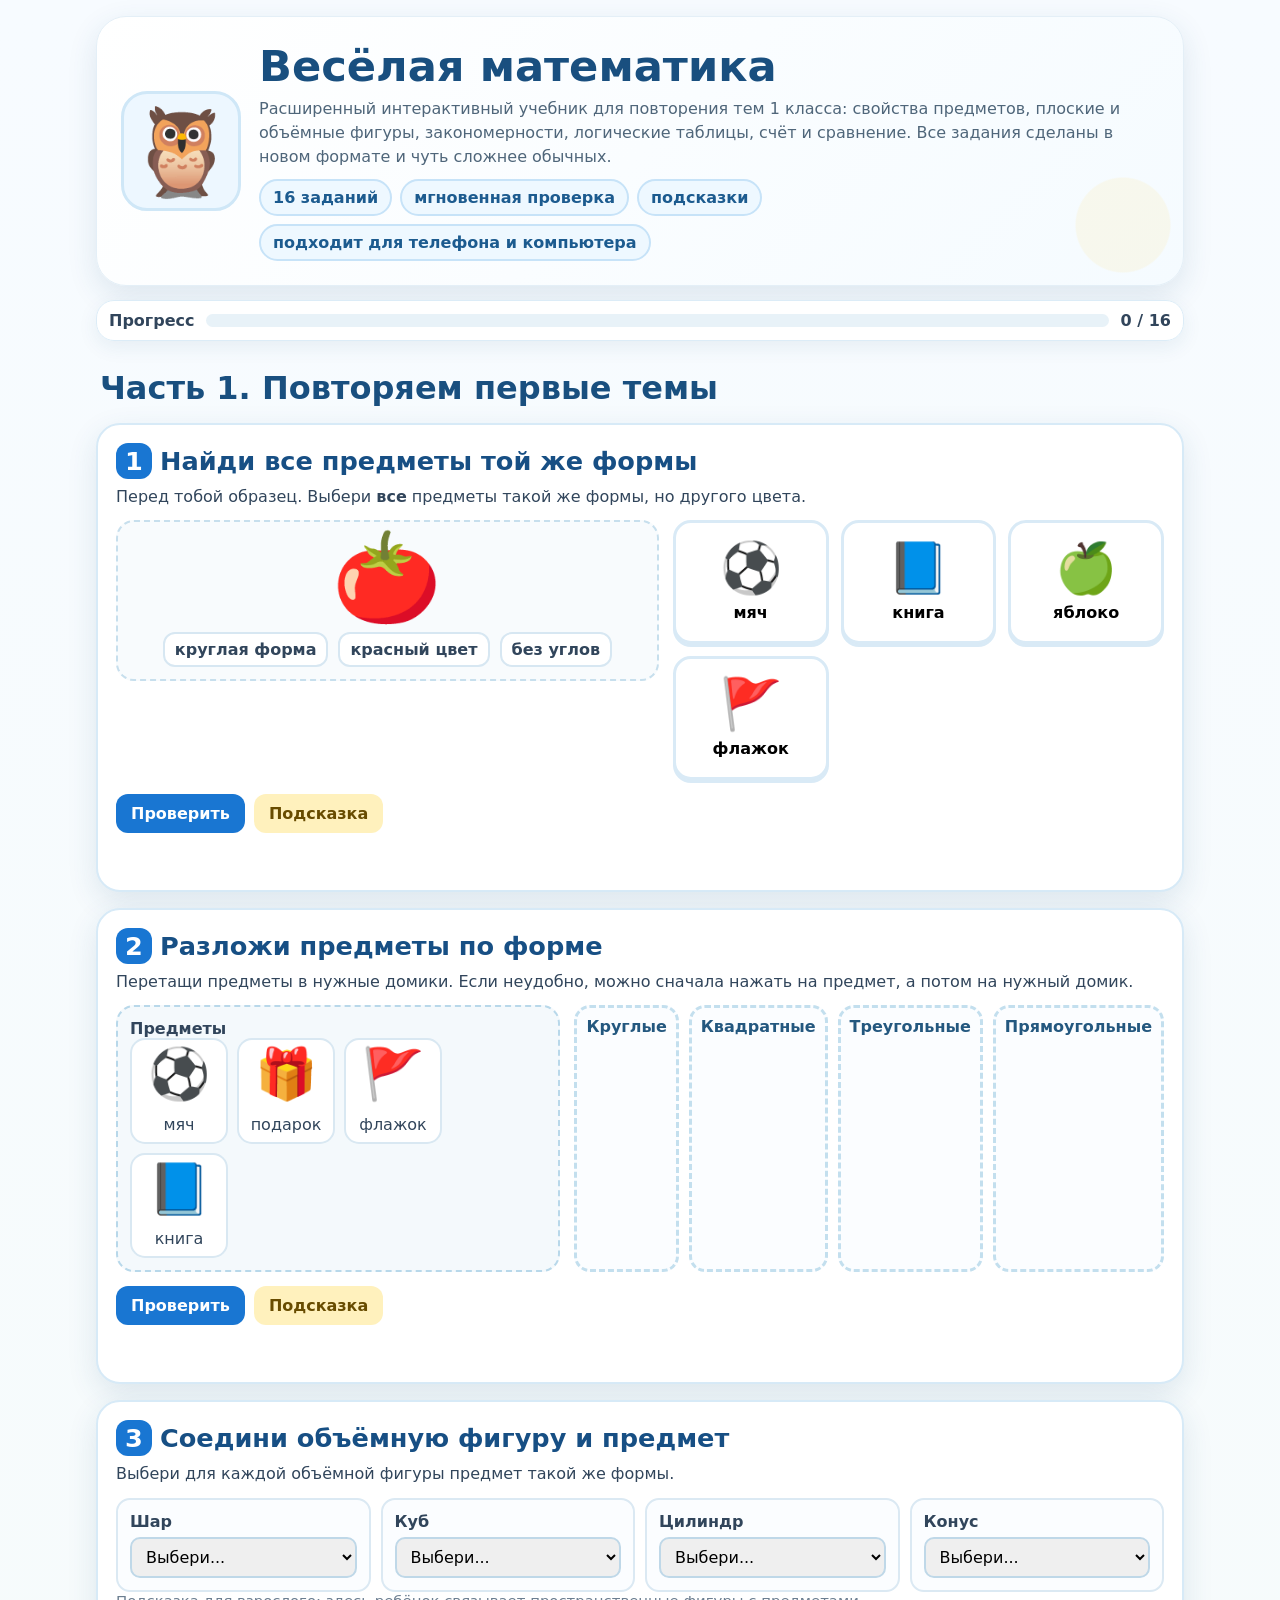
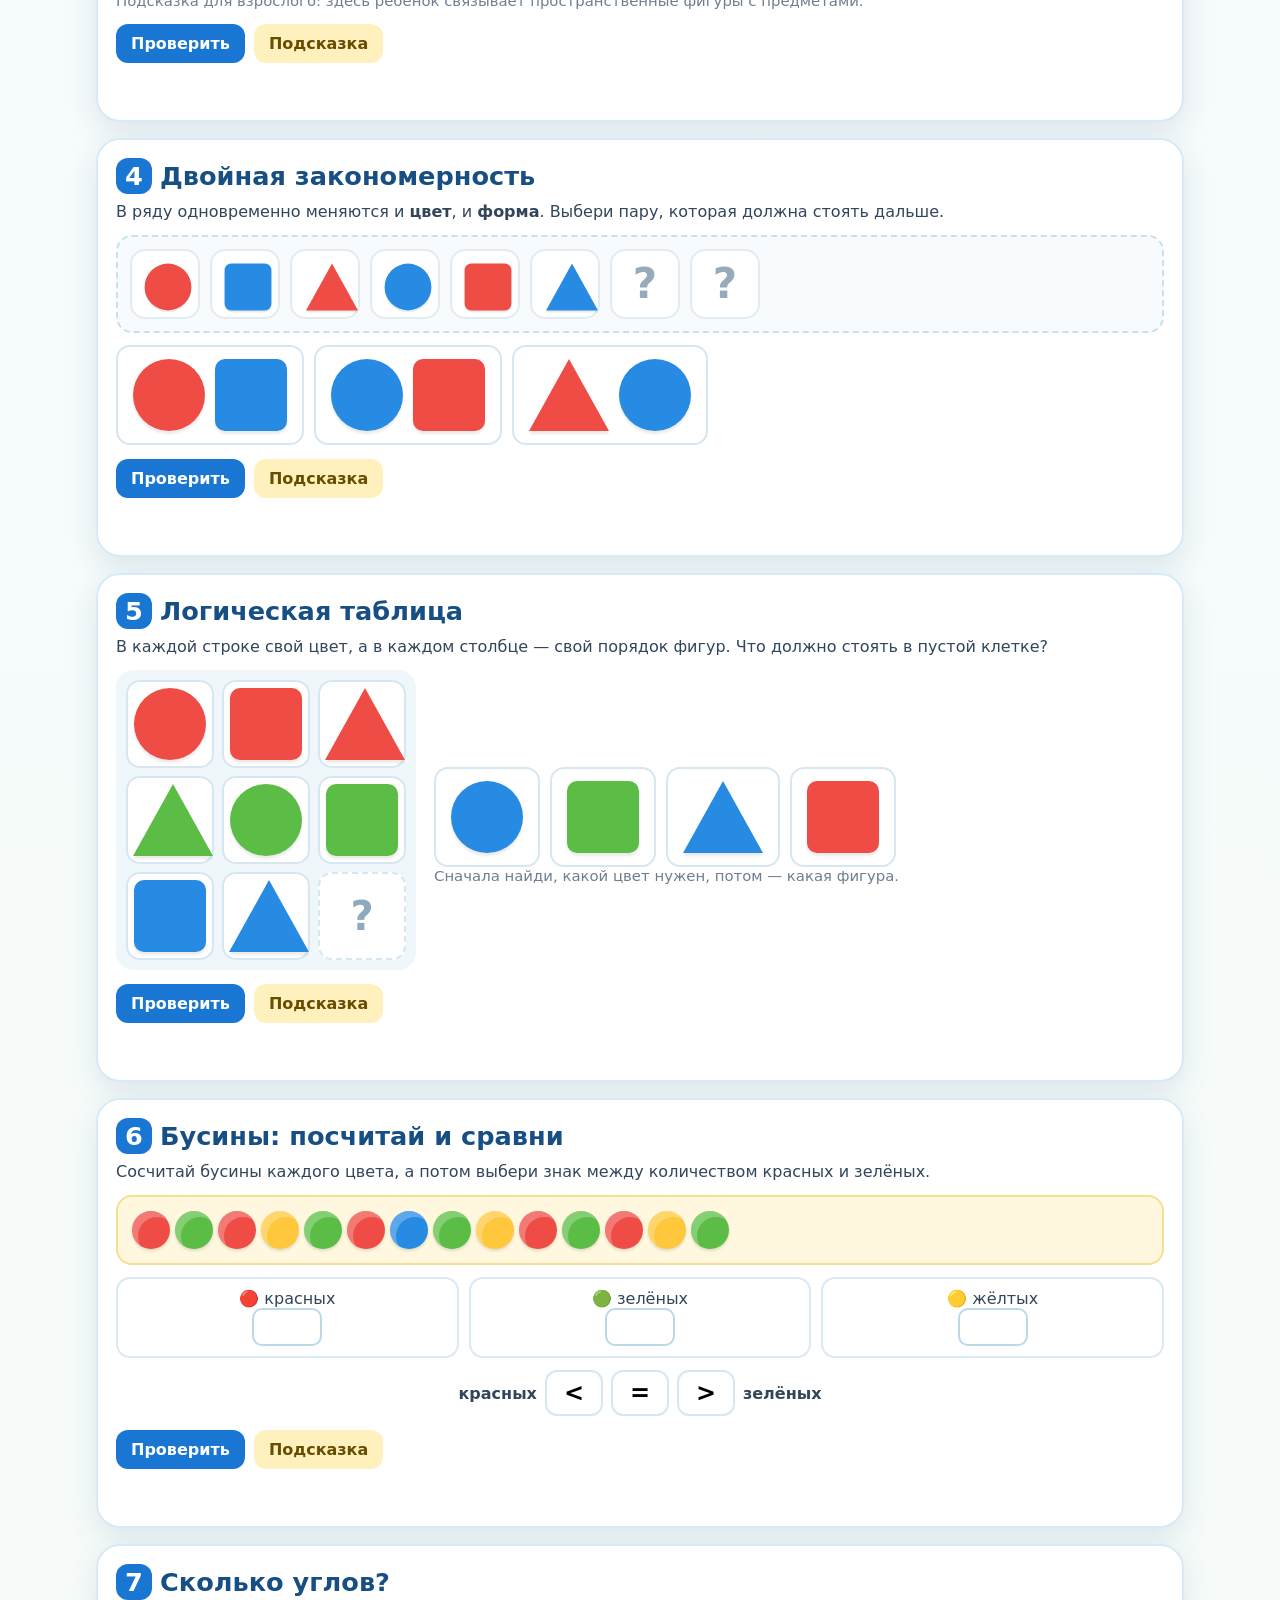
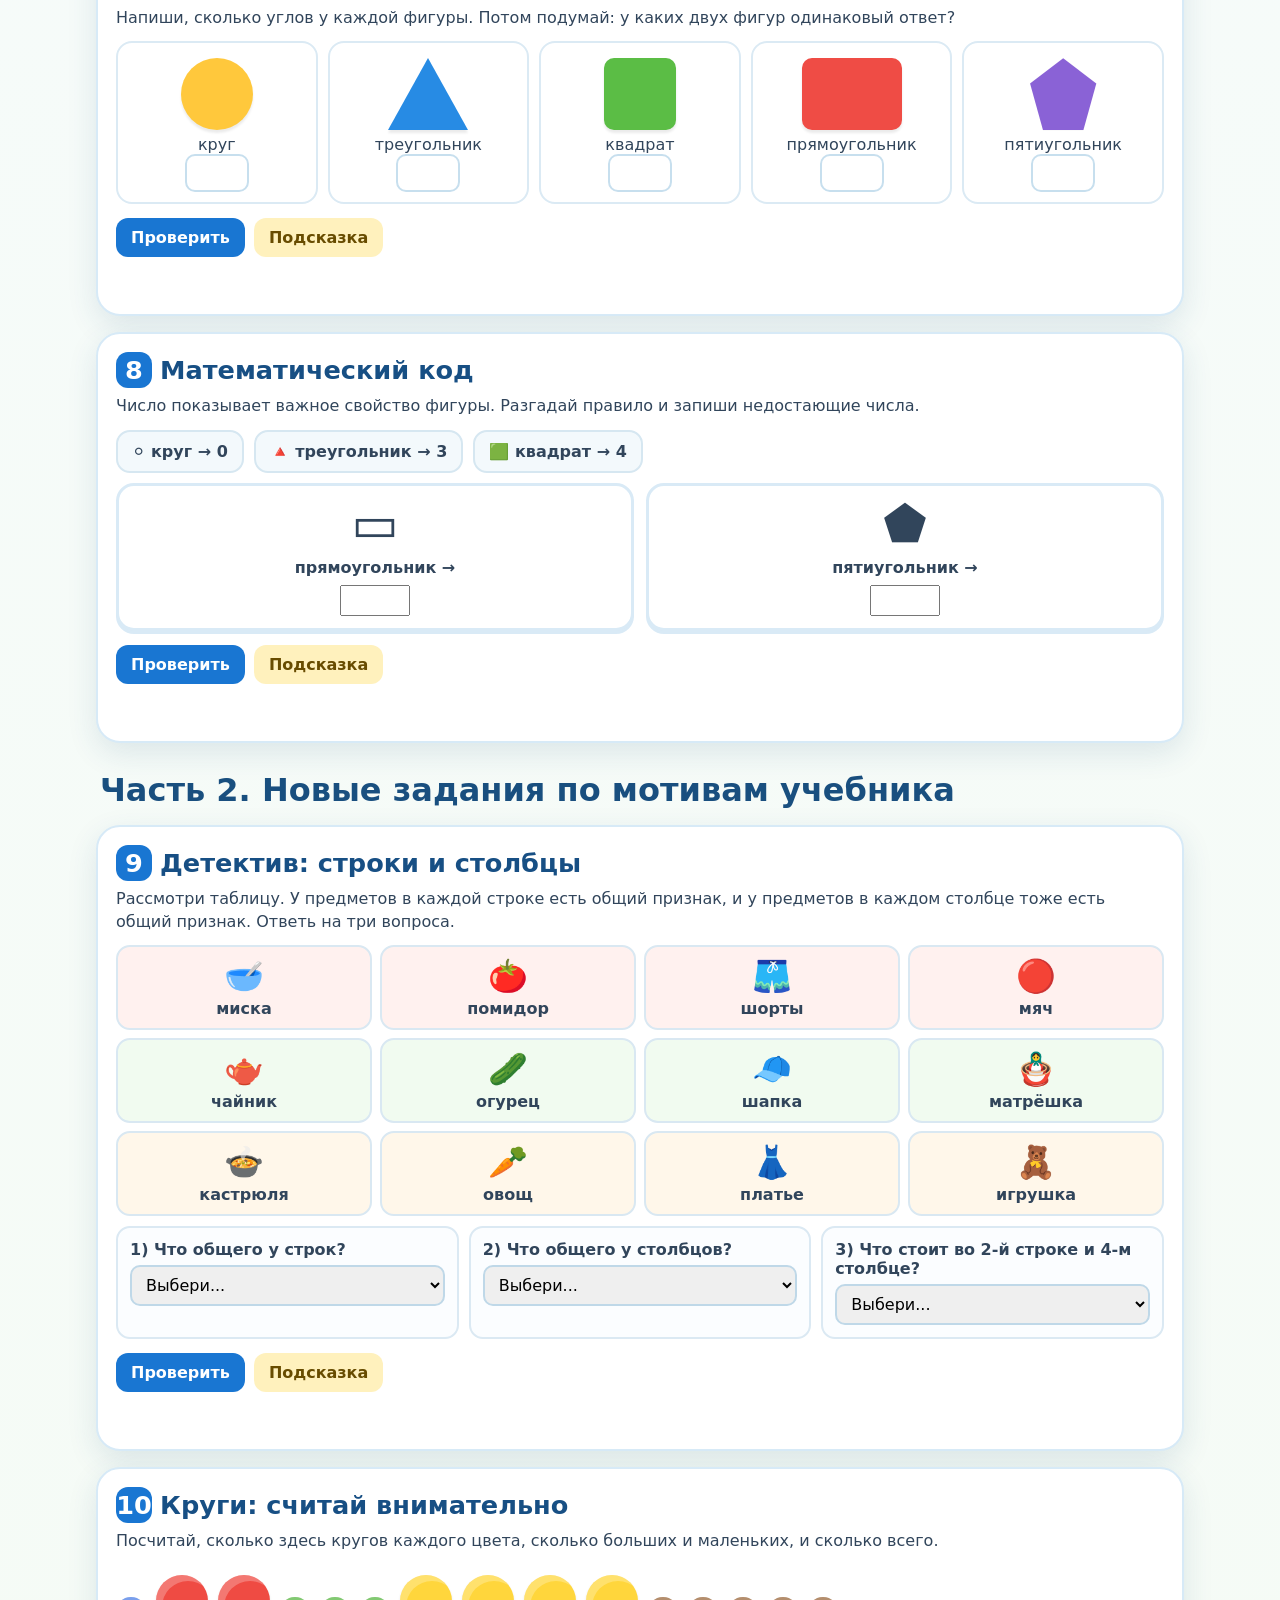
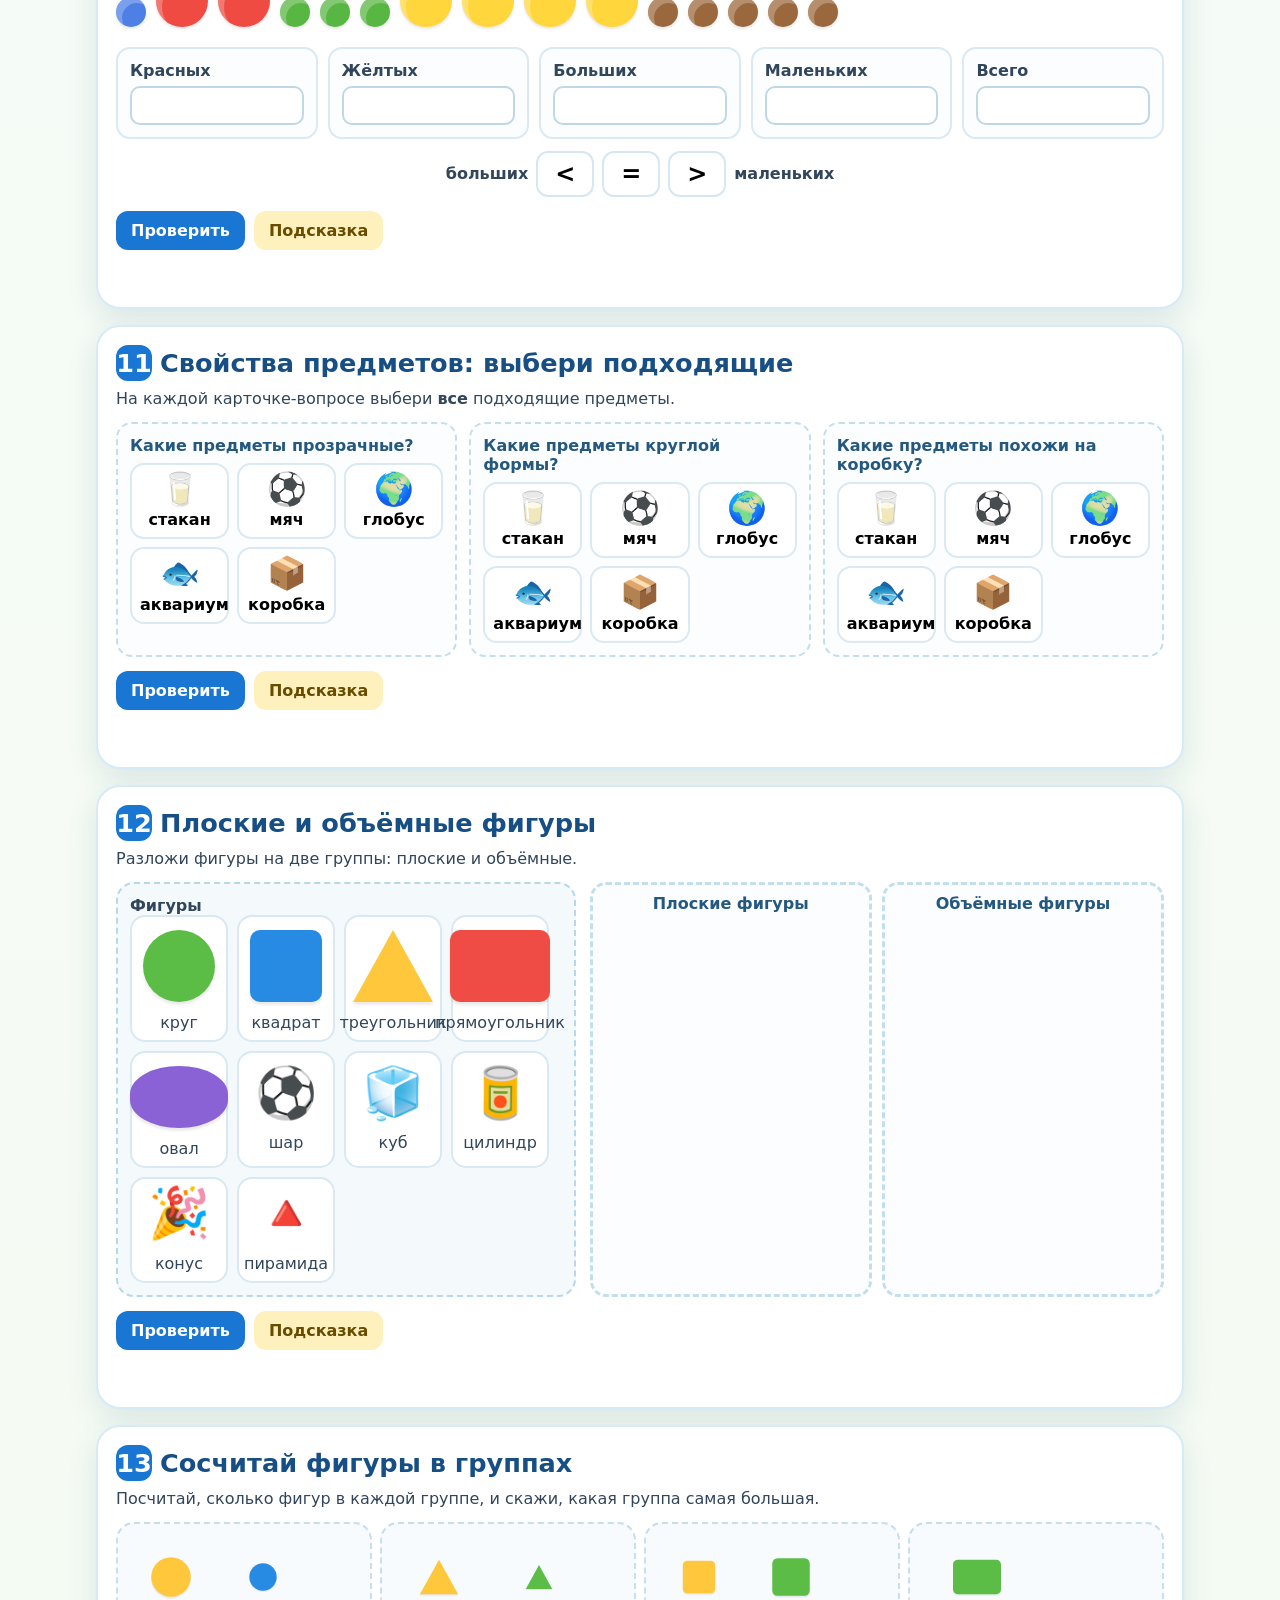
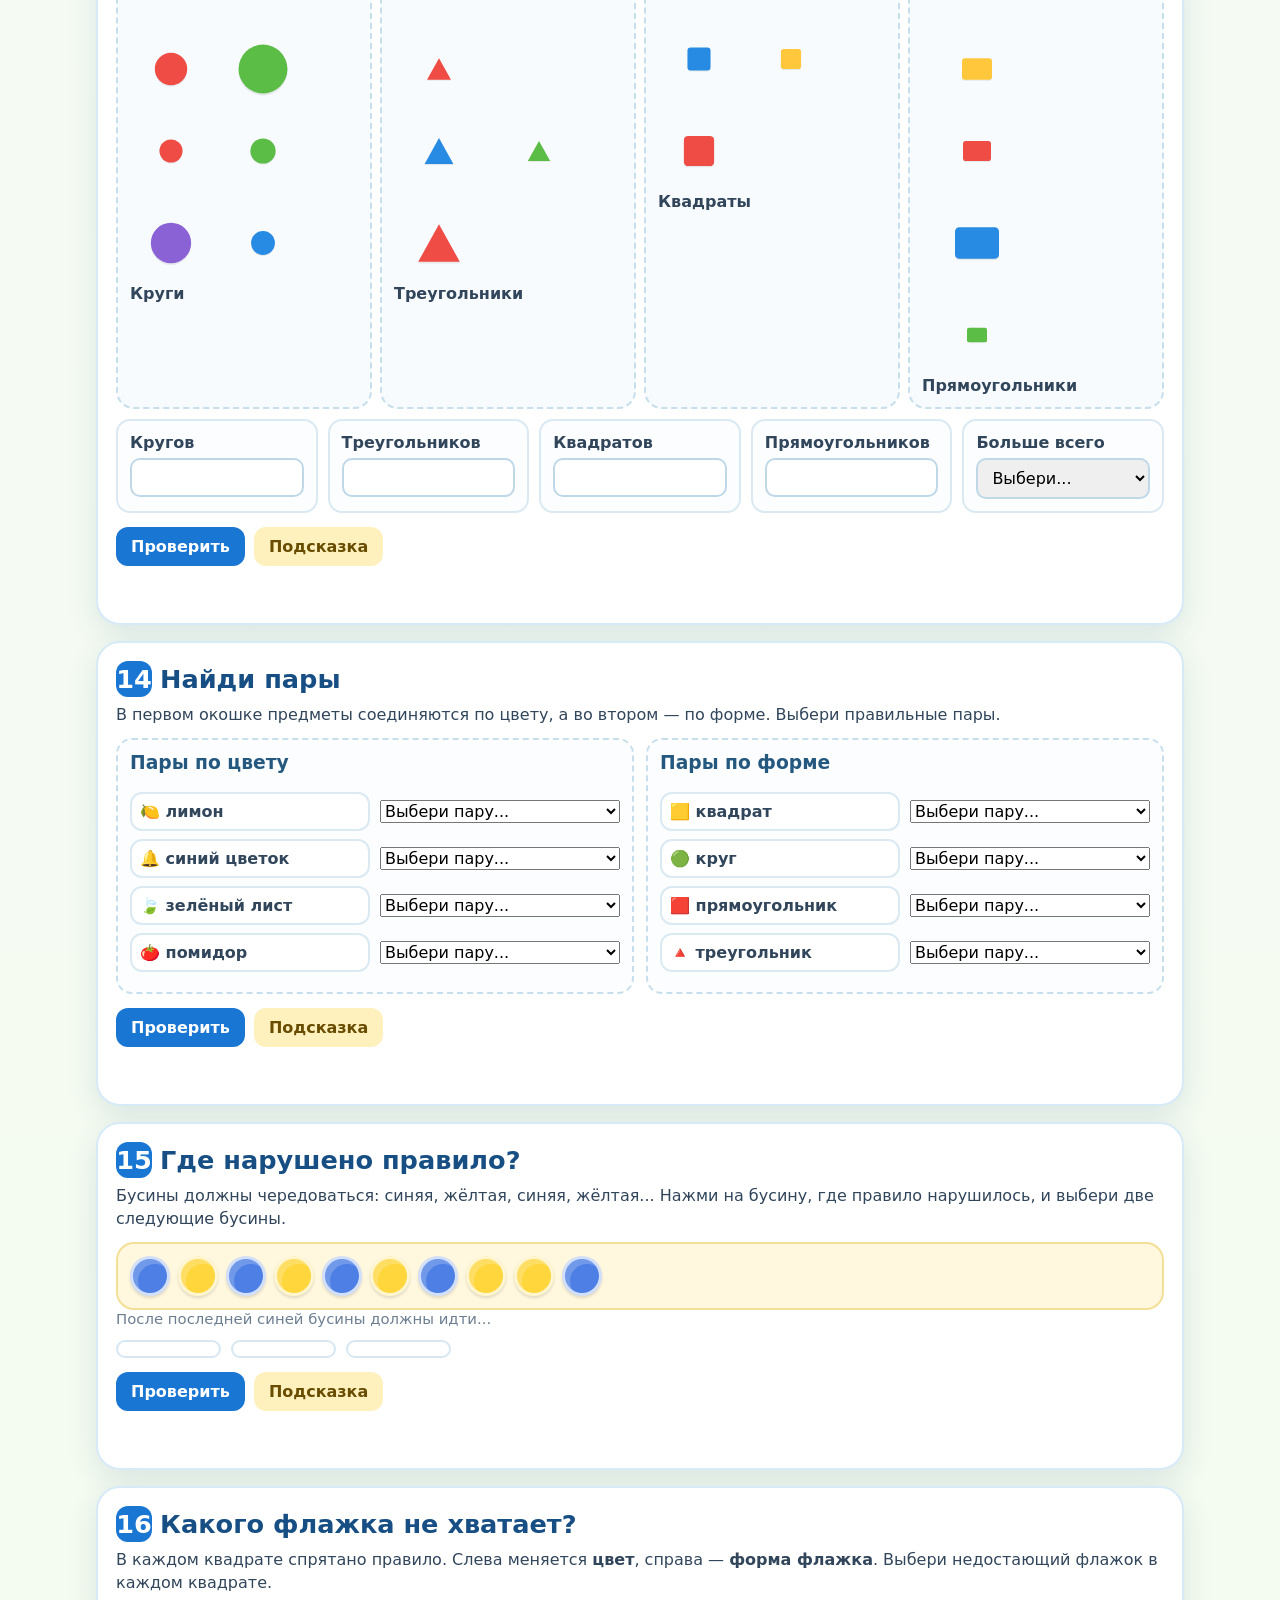
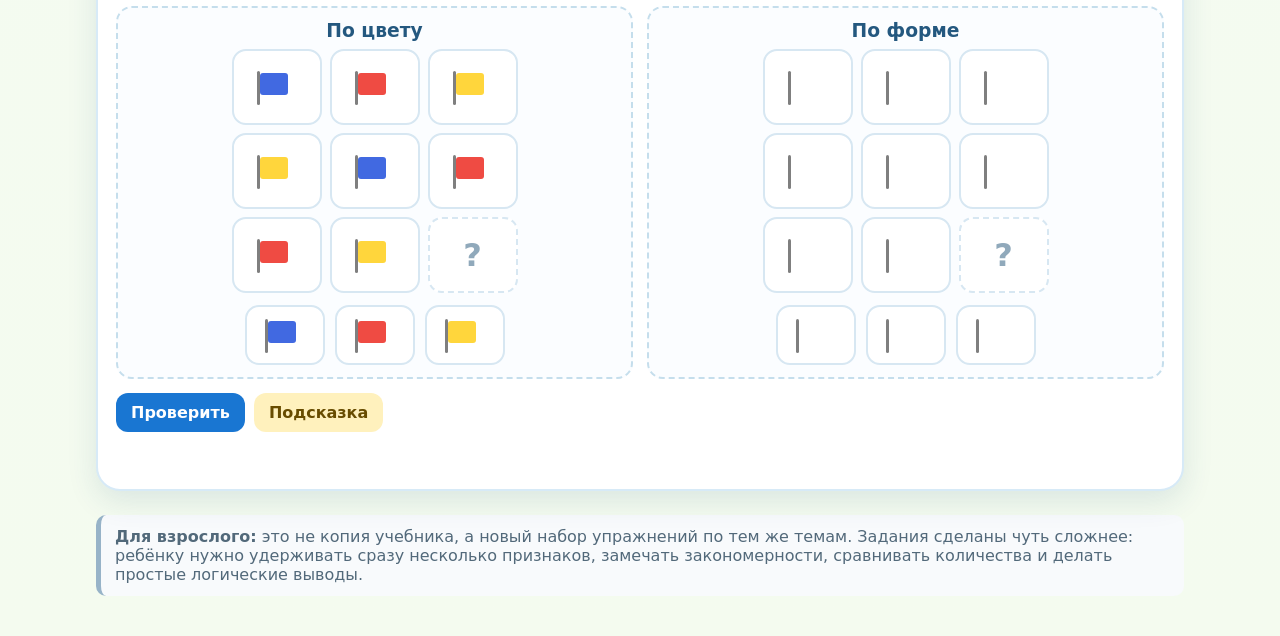
==== pamagochi_school_site/index.html @ 51b0407e "first commit" ====
<!doctype html>
<html lang="ru">
<head>
<meta charset="utf-8" />
<meta name="viewport" content="width=device-width, initial-scale=1" />
<title>Весёлая математика — расширенный интерактивный учебник</title>
<style>
:root{
  --blue:#1976d2;--blue2:#0d5aa1;--sky:#eef8ff;--green:#53b644;--red:#ef4b43;
  --yellow:#ffcb45;--orange:#ff9831;--purple:#8c63d8;--brown:#8a5b3a;--ink:#31455b;
  --muted:#6c7e90;--card:#fff;--line:#d8eaf7;--shadow:0 10px 30px rgba(33,86,120,.12)
}
*{box-sizing:border-box} html{scroll-behavior:smooth}
body{margin:0;background:linear-gradient(#f7fbff,#f4fbef);font-family:system-ui,-apple-system,"Segoe UI",Roboto,Arial,sans-serif;color:var(--ink)}
button,input,select{font:inherit} button{cursor:pointer}
.wrap{max-width:1120px;margin:auto;padding:16px}
.hero{background:linear-gradient(135deg,#ffffff,#f5fbff);border:1px solid #e4eff7;border-radius:30px;box-shadow:var(--shadow);padding:24px;display:grid;grid-template-columns:120px 1fr;gap:18px;align-items:center;overflow:hidden;position:relative}
.hero:after{content:'';position:absolute;inset:auto -50px -50px auto;width:220px;height:220px;background:radial-gradient(circle at center,#ffe28f 0,#ffe28f 30%,transparent 31%);opacity:.16}
.owl{font-size:86px;line-height:1;background:#edf7ff;border:3px solid #cfe7f7;border-radius:26px;display:grid;place-items:center;width:120px;height:120px}
.hero h1{margin:0 0 6px;font-size:clamp(1.8rem,4vw,2.7rem);color:#194f7f}
.hero p{margin:0 0 10px;line-height:1.5;color:#4f667a}
.chips{display:flex;flex-wrap:wrap;gap:8px}
.chip{background:#eef8ff;border:2px solid #c7e3f8;color:#1c5b8f;border-radius:999px;padding:7px 12px;font-weight:800}
.sticky{position:sticky;top:8px;z-index:20;margin:14px 0;background:rgba(255,255,255,.95);backdrop-filter:blur(8px);border:1px solid #dcecf7;border-radius:18px;padding:10px 12px;box-shadow:0 6px 20px rgba(20,80,120,.08);display:flex;gap:12px;align-items:center}
.progress{height:13px;background:#e8f2f8;border-radius:999px;overflow:hidden;flex:1}
.bar{height:100%;width:0;background:linear-gradient(90deg,#4ebd49,#ffcc42);transition:.35s}
.score{font-weight:900;white-space:nowrap}
.chapter{font-size:clamp(1.45rem,3vw,2rem);margin:28px 4px 10px;color:#194f7f}
.task{background:var(--card);border:2px solid #d7eaf7;border-radius:24px;padding:18px;margin:16px 0;box-shadow:var(--shadow);position:relative;overflow:hidden}
.task.done{border-color:#8fd18a;background:linear-gradient(180deg,#fff,#f8fff7)}
.task h2{margin:0 0 6px;font-size:clamp(1.18rem,3vw,1.6rem);color:#174f84}
.task p{margin:6px 0 12px;line-height:1.45}
.tasknum{display:inline-grid;place-items:center;background:var(--blue);color:white;width:36px;height:36px;border-radius:12px;margin-right:8px;font-weight:900}
.small{font-size:.93rem;color:var(--muted)}
.rules{display:flex;flex-wrap:wrap;gap:8px;margin:10px 0 14px}
.rule{background:#fff7dc;border:2px solid #ffe08c;border-radius:12px;padding:8px 10px;font-weight:800;color:#6a5120}
.row{display:flex;gap:10px;flex-wrap:wrap;align-items:center}
.options{display:grid;grid-template-columns:repeat(auto-fit,minmax(145px,1fr));gap:12px}
.choice{min-height:124px;border:3px solid #d9eaf6;border-radius:18px;background:#fff;padding:12px;text-align:center;transition:.15s;box-shadow:0 3px 0 #d9eaf6}
.choice:hover{transform:translateY(-2px)}
.choice.selected{border-color:#2a8ce3;background:#eef8ff;box-shadow:0 3px 0 #2a8ce3}
.choice.correct{border-color:#63be57;background:#effbed}
.choice.wrong{border-color:#f06d63;background:#fff0ee}
.emoji{font-size:50px;line-height:1.05;display:block;margin-bottom:8px}
.caption{font-weight:800}
.actions{display:flex;flex-wrap:wrap;gap:9px;margin-top:14px}
.primary,.secondary,.hintbtn{border:none;border-radius:12px;padding:10px 15px;font-weight:900}
.primary{background:var(--blue);color:white}.secondary{background:#edf4f8;color:#36536c}.hintbtn{background:#fff1bd;color:#684c00}
.feedback{min-height:30px;margin-top:9px;font-weight:850}.ok{color:#278c3b}.bad{color:#c34842}.hint{color:#7d6100;background:#fff7d9;border-radius:10px;padding:8px 10px;display:none}
.visual-card{background:#f8fbfd;border:2px dashed #c7dfed;border-radius:18px;padding:12px}
.sample-big{font-size:88px;line-height:1;text-align:center}
.sample-props{display:flex;justify-content:center;gap:10px;flex-wrap:wrap;margin-top:10px}
.prop{background:white;border:2px solid #d7e7f2;border-radius:12px;padding:6px 10px;font-weight:800}
/* shape tokens */
.shape{display:inline-block;width:72px;height:72px;margin:5px;vertical-align:middle;filter:drop-shadow(0 3px 1px rgba(0,0,0,.08))}
.circle{border-radius:50%}.square{border-radius:10px}.rect{width:100px;border-radius:10px}.oval{width:98px;height:62px;border-radius:50% / 45%}.diamond{transform:rotate(45deg);border-radius:10px}.pentagon{clip-path:polygon(50% 0,96% 35%,78% 100%,22% 100%,4% 35%)}
.red{background:#ef4c45;--c:#ef4c45}.green{background:#5bbd45;--c:#5bbd45}.blue{background:#278be4;--c:#278be4}.yellow{background:#ffc83c;--c:#ffc83c}.purple{background:#8a62d6;--c:#8a62d6}.brown{background:#9a683c;--c:#9a683c}
.triangle{width:0;height:0;border-left:40px solid transparent;border-right:40px solid transparent;border-bottom:72px solid var(--c);filter:drop-shadow(0 3px 1px rgba(0,0,0,.08));background:none!important}
.token{width:70px;height:70px;border-radius:15px;background:white;border:2px solid #e0ebf2;display:grid;place-items:center}.token .shape{transform:scale(.65);margin:0}.q{font-size:42px;font-weight:900;color:#95abbc}
.sequence{display:flex;flex-wrap:wrap;gap:10px;align-items:center;padding:12px;background:#f8fbfd;border-radius:16px;border:2px dashed #c6e0ef}
.answer-row{display:flex;gap:10px;flex-wrap:wrap;margin-top:12px}.mini-choice{border:2px solid #d7e7f2;background:white;border-radius:14px;padding:7px 10px;min-width:105px;text-align:center}.mini-choice.selected{border-color:#2488dd;background:#edf8ff}
.matrix{display:grid;grid-template-columns:repeat(3,88px);gap:8px;background:#eff7fb;padding:10px;border-radius:18px}.cell{height:88px;background:white;border:2px solid #d7e7f2;border-radius:14px;display:grid;place-items:center}.cell.missing{border-style:dashed;font-size:40px;font-weight:900;color:#8fa9bd}
.matrix-wrap{display:flex;flex-wrap:wrap;gap:18px;align-items:center}
/* sorting */
.sort-layout{display:grid;grid-template-columns:1fr 1.25fr;gap:14px}.tray{background:#f4f9fc;border:2px dashed #b8d8ea;border-radius:18px;padding:12px;min-height:180px}
.items{display:flex;flex-wrap:wrap;gap:9px;align-content:flex-start}.drag{width:98px;min-height:92px;border:2px solid #d9e8f2;background:white;border-radius:15px;padding:8px;text-align:center;user-select:none;touch-action:none;display:flex;flex-direction:column;align-items:center;justify-content:center;gap:6px}.drag.sel{outline:4px solid #8bc8ff}
.dropzones{display:grid;grid-template-columns:repeat(4,1fr);gap:10px}.dropzones.two{grid-template-columns:repeat(2,1fr)}
.zone{border:3px dashed #c3dfee;border-radius:16px;min-height:160px;padding:9px;background:#fbfdff}.zone.over{background:#edf8ff;border-color:#2a8ce3}.zone h3{font-size:1rem;margin:0 0 8px;text-align:center;color:#24587f}.zone .drag{width:100%;min-height:72px}
/* cards and forms */
.table-grid{display:grid;grid-template-columns:repeat(4,1fr);gap:8px;margin:8px 0}.table-grid.three{grid-template-columns:repeat(3,1fr)}
.item-card{background:white;border:2px solid #d9e8f2;border-radius:14px;padding:10px;text-align:center;font-weight:800}.item-card .icon{font-size:32px;display:block;margin-bottom:4px}
.r1{background:#fff1ef}.r2{background:#f1fbf0}.r3{background:#fff7ea}
.formline{display:flex;flex-wrap:wrap;gap:10px;margin-top:10px}.field{background:#fbfdff;border:2px solid #dbe9f3;border-radius:14px;padding:12px;flex:1;min-width:180px}.field label{font-weight:800;display:block;margin-bottom:6px}.field input,.field select{width:100%;padding:8px 10px;border:2px solid #bfd8e8;border-radius:10px}
.beads{display:flex;gap:5px;flex-wrap:wrap;padding:14px;border-radius:16px;background:#fff8df;border:2px solid #f4df96}.bead{width:38px;height:38px;border-radius:50%;box-shadow:inset 6px 6px 0 rgba(255,255,255,.25),0 2px 3px rgba(0,0,0,.12)} .smallb{width:30px;height:30px}.bigb{width:48px;height:48px}
.count-grid{display:grid;grid-template-columns:repeat(3,1fr);gap:10px;margin-top:12px}.countbox{border:2px solid #d9eaf5;border-radius:14px;padding:10px;text-align:center}.countbox input{width:70px;font-size:1.3rem;text-align:center;border:2px solid #bbd8ea;border-radius:10px;padding:5px}
.compare{display:flex;gap:8px;align-items:center;justify-content:center;margin-top:12px;flex-wrap:wrap}.sym{width:58px;height:46px;border:2px solid #d7e7f2;background:white;border-radius:12px;font-size:1.5rem;font-weight:900}.sym.selected{border-color:#2488dd;background:#edf8ff}
.angle-grid{display:grid;grid-template-columns:repeat(5,1fr);gap:10px}.angle-card{text-align:center;border:2px solid #dbeaf4;border-radius:16px;padding:10px;background:white}.angle-card input{width:64px;text-align:center;font-size:1.25rem;border:2px solid #c7dfee;border-radius:10px;padding:5px}
.code-row{display:flex;flex-wrap:wrap;gap:10px;margin:10px 0}.code{background:#f3f9fc;border:2px solid #d6e7f1;border-radius:14px;padding:10px 14px;font-weight:900}
.story{display:grid;grid-template-columns:1.05fr .95fr;gap:14px;align-items:start}
.question-box{background:#f8fbfd;border:2px dashed #c6dfec;border-radius:16px;padding:12px}
.inline-picks{display:flex;flex-wrap:wrap;gap:8px}.pick{border:2px solid #d7e7f2;background:white;border-radius:12px;padding:8px 10px;font-weight:800}.pick.selected{border-color:#2488dd;background:#edf8ff}
.circles-row{display:flex;gap:10px;flex-wrap:wrap;align-items:flex-end;padding:10px 0}.dot{border-radius:50%;display:inline-block;box-shadow:inset 6px 6px 0 rgba(255,255,255,.25),0 2px 3px rgba(0,0,0,.1)}
.dot.small{width:30px;height:30px}.dot.big{width:52px;height:52px}.bluebg{background:#4d7fe5}.redbg{background:#ef4b43}.greenbg{background:#58b642}.yellowbg{background:#ffd63c}.brownbg{background:#9a683c}
.statement-wrap{display:grid;grid-template-columns:repeat(auto-fit,minmax(250px,1fr));gap:12px}.question-area{border:2px dashed #c5deec;border-radius:16px;padding:12px;background:#fbfdff}.question-area h4{margin:0 0 8px;color:#24587f}.item-grid{display:grid;grid-template-columns:repeat(auto-fit,minmax(90px,1fr));gap:8px}.thing{border:2px solid #dbe9f3;border-radius:14px;padding:8px;text-align:center;background:white;font-weight:800}.thing .emoji{font-size:32px;margin:0 0 4px}.thing.sel{border-color:#2488dd;background:#edf8ff}
.pair-panels{display:grid;grid-template-columns:1fr 1fr;gap:12px}.panel{border:2px dashed #c7dfec;border-radius:16px;padding:12px;background:#fbfdff}.pair-row{display:grid;grid-template-columns:1fr 1fr;gap:10px;align-items:center;margin-bottom:8px}.pair-row .leftItem{font-weight:800;background:white;border:2px solid #dbe9f3;border-radius:12px;padding:8px}
.break-row{display:flex;gap:8px;flex-wrap:wrap;padding:12px;background:#fff8df;border:2px solid #f4df96;border-radius:18px}.breakBead{width:40px;height:40px;border-radius:50%;border:3px solid rgba(255,255,255,.75);box-shadow:0 2px 3px rgba(0,0,0,.12), inset 5px 5px 0 rgba(255,255,255,.2)}.breakBead.sel{outline:4px solid #2488dd}
.flag-grid{display:grid;grid-template-columns:1fr 1fr;gap:14px}.flag-box{background:#fbfdff;border:2px dashed #c5deec;border-radius:16px;padding:12px}.flag-matrix{display:grid;grid-template-columns:repeat(3,90px);gap:8px;justify-content:center}.flag-cell{height:76px;background:white;border:2px solid #d7e7f2;border-radius:14px;display:grid;place-items:center}.flag-cell.missing{font-size:32px;font-weight:900;color:#90a9bb;border-style:dashed}
.flag-options{display:flex;flex-wrap:wrap;gap:10px;justify-content:center;margin-top:12px}.flagOpt{border:2px solid #d7e7f2;border-radius:14px;background:white;padding:8px 12px}.flagOpt.selected{border-color:#2488dd;background:#edf8ff}
.flagIcon{position:relative;width:52px;height:40px}.pole{position:absolute;left:6px;top:4px;bottom:2px;width:3px;background:#7f7f7f;border-radius:2px}.cloth{position:absolute;left:9px;top:6px;height:22px;background:var(--fc)}.cloth.rect{width:28px;border-radius:3px}.cloth.tri{width:0;height:0;border-top:11px solid transparent;border-bottom:11px solid transparent;border-left:28px solid var(--fc);background:none}.cloth.notch{width:30px;clip-path:polygon(0 0,100% 0,78% 50%,100% 100%,0 100%);border-radius:2px}
.final{display:none;text-align:center;background:linear-gradient(135deg,#eefbff,#fff8d8);border:3px solid #99d8ef;border-radius:24px;padding:25px;margin:24px 0;box-shadow:var(--shadow)}.final.show{display:block}.final .big{font-size:64px}.final h2{font-size:2rem;margin:8px}
.parent-note{background:#f8fafc;border-left:5px solid #97b3c8;padding:12px 14px;border-radius:10px;margin:24px 0;color:#52697a}
@media(max-width:860px){.story,.pair-panels,.flag-grid,.sort-layout{grid-template-columns:1fr}.dropzones{grid-template-columns:repeat(2,1fr)}.dropzones.two{grid-template-columns:1fr 1fr}.angle-grid{grid-template-columns:repeat(2,1fr)}.count-grid{grid-template-columns:1fr}.matrix{grid-template-columns:repeat(3,74px)}.cell{height:74px}.table-grid{grid-template-columns:repeat(2,1fr)}.flag-matrix{grid-template-columns:repeat(3,78px)}.hero{grid-template-columns:1fr;text-align:center}.owl{margin:auto}}
@media(max-width:560px){.dropzones{grid-template-columns:1fr}.flag-matrix{grid-template-columns:repeat(3,72px)}.sticky{top:4px}.task{padding:14px}.hero{padding:18px}.sample-big{font-size:72px}}
</style>
</head>
<body>
<div class="wrap">
  <section class="hero">
    <div class="owl">🦉</div>
    <div>
      <h1>Весёлая математика</h1>
      <p>Расширенный интерактивный учебник для повторения тем 1 класса: свойства предметов, плоские и объёмные фигуры, закономерности, логические таблицы, счёт и сравнение. Все задания сделаны в новом формате и чуть сложнее обычных.</p>
      <div class="chips">
        <span class="chip">16 заданий</span>
        <span class="chip">мгновенная проверка</span>
        <span class="chip">подсказки</span>
        <span class="chip">подходит для телефона и компьютера</span>
      </div>
    </div>
  </section>

  <div class="sticky">
    <strong>Прогресс</strong>
    <div class="progress"><div class="bar" id="bar"></div></div>
    <div class="score"><span id="score">0</span> / 16</div>
  </div>

  <h2 class="chapter">Часть 1. Повторяем первые темы</h2>

  <section class="task" id="t1">
    <h2><span class="tasknum">1</span>Найди все предметы той же формы</h2>
    <p>Перед тобой образец. Выбери <b>все</b> предметы такой же формы, но другого цвета.</p>
    <div class="story">
      <div class="visual-card">
        <div class="sample-big">🍅</div>
        <div class="sample-props">
          <span class="prop">круглая форма</span>
          <span class="prop">красный цвет</span>
          <span class="prop">без углов</span>
        </div>
      </div>
      <div class="options" data-multi="t1">
        <button class="choice" data-id="ball"><span class="emoji">⚽</span><span class="caption">мяч</span></button>
        <button class="choice" data-id="book"><span class="emoji">📘</span><span class="caption">книга</span></button>
        <button class="choice" data-id="apple"><span class="emoji">🍏</span><span class="caption">яблоко</span></button>
        <button class="choice" data-id="flag"><span class="emoji">🚩</span><span class="caption">флажок</span></button>
      </div>
    </div>
    <div class="actions"><button class="primary" onclick="check1()">Проверить</button><button class="hintbtn" onclick="hint('h1')">Подсказка</button></div>
    <div id="h1" class="hint">Смотри не на назначение предмета, а на форму: помидор круглый. Правильных ответов больше одного.</div>
    <div class="feedback" id="f1"></div>
  </section>

  <section class="task" id="t2">
    <h2><span class="tasknum">2</span>Разложи предметы по форме</h2>
    <p>Перетащи предметы в нужные домики. Если неудобно, можно сначала нажать на предмет, а потом на нужный домик.</p>
    <div class="sort-layout">
      <div class="tray"><strong>Предметы</strong><div class="items" id="sortItems1">
        <div class="drag" draggable="true" data-kind="circle" data-home="sortItems1"><div class="emoji">⚽</div><div>мяч</div></div>
        <div class="drag" draggable="true" data-kind="square" data-home="sortItems1"><div class="emoji">🎁</div><div>подарок</div></div>
        <div class="drag" draggable="true" data-kind="triangle" data-home="sortItems1"><div class="emoji">🚩</div><div>флажок</div></div>
        <div class="drag" draggable="true" data-kind="rect" data-home="sortItems1"><div class="emoji">📘</div><div>книга</div></div>
      </div></div>
      <div class="dropzones">
        <div class="zone" data-kind="circle"><h3>Круглые</h3></div>
        <div class="zone" data-kind="square"><h3>Квадратные</h3></div>
        <div class="zone" data-kind="triangle"><h3>Треугольные</h3></div>
        <div class="zone" data-kind="rect"><h3>Прямоугольные</h3></div>
      </div>
    </div>
    <div class="actions"><button class="primary" onclick="check2()">Проверить</button><button class="hintbtn" onclick="hint('h2')">Подсказка</button></div>
    <div id="h2" class="hint">У подарка все стороны почти одинаковые — он похож на квадрат. Книга длиннее, чем шире — она похожа на прямоугольник.</div>
    <div class="feedback" id="f2"></div>
  </section>

  <section class="task" id="t3">
    <h2><span class="tasknum">3</span>Соедини объёмную фигуру и предмет</h2>
    <p>Выбери для каждой объёмной фигуры предмет такой же формы.</p>
    <div class="formline">
      <div class="field"><label>Шар</label><select id="m3a"><option value="">Выбери...</option><option value="gift">подарок</option><option value="ball">мяч</option><option value="can">банка</option><option value="hat">колпак</option></select></div>
      <div class="field"><label>Куб</label><select id="m3b"><option value="">Выбери...</option><option value="gift">подарок</option><option value="ball">мяч</option><option value="can">банка</option><option value="hat">колпак</option></select></div>
      <div class="field"><label>Цилиндр</label><select id="m3c"><option value="">Выбери...</option><option value="gift">подарок</option><option value="ball">мяч</option><option value="can">банка</option><option value="hat">колпак</option></select></div>
      <div class="field"><label>Конус</label><select id="m3d"><option value="">Выбери...</option><option value="gift">подарок</option><option value="ball">мяч</option><option value="can">банка</option><option value="hat">колпак</option></select></div>
    </div>
    <div class="small">Подсказка для взрослого: здесь ребёнок связывает пространственные фигуры с предметами.</div>
    <div class="actions"><button class="primary" onclick="check3()">Проверить</button><button class="hintbtn" onclick="hint('h3')">Подсказка</button></div>
    <div id="h3" class="hint">Подумай так: мяч можно катить как шар, банка стоит на круглом основании как цилиндр.</div>
    <div class="feedback" id="f3"></div>
  </section>

  <section class="task" id="t4">
    <h2><span class="tasknum">4</span>Двойная закономерность</h2>
    <p>В ряду одновременно меняются и <b>цвет</b>, и <b>форма</b>. Выбери пару, которая должна стоять дальше.</p>
    <div class="sequence">
      <div class="token"><i class="shape circle red"></i></div>
      <div class="token"><i class="shape square blue"></i></div>
      <div class="token"><i class="shape triangle red"></i></div>
      <div class="token"><i class="shape circle blue"></i></div>
      <div class="token"><i class="shape square red"></i></div>
      <div class="token"><i class="shape triangle blue"></i></div>
      <div class="token q">?</div><div class="token q">?</div>
    </div>
    <div class="answer-row" data-single="t4">
      <button class="mini-choice" data-id="A"><i class="shape circle red"></i><i class="shape square blue"></i></button>
      <button class="mini-choice" data-id="B"><i class="shape circle blue"></i><i class="shape square red"></i></button>
      <button class="mini-choice" data-id="C"><i class="shape triangle red"></i><i class="shape circle blue"></i></button>
    </div>
    <div class="actions"><button class="primary" onclick="check4()">Проверить</button><button class="hintbtn" onclick="hint('h4')">Подсказка</button></div>
    <div id="h4" class="hint">Формы идут так: круг, квадрат, треугольник. Цвета идут так: красный, синий, красный, синий...</div>
    <div class="feedback" id="f4"></div>
  </section>

  <section class="task" id="t5">
    <h2><span class="tasknum">5</span>Логическая таблица</h2>
    <p>В каждой строке свой цвет, а в каждом столбце — свой порядок фигур. Что должно стоять в пустой клетке?</p>
    <div class="matrix-wrap">
      <div class="matrix">
        <div class="cell"><i class="shape circle red"></i></div>
        <div class="cell"><i class="shape square red"></i></div>
        <div class="cell"><i class="shape triangle red"></i></div>
        <div class="cell"><i class="shape triangle green"></i></div>
        <div class="cell"><i class="shape circle green"></i></div>
        <div class="cell"><i class="shape square green"></i></div>
        <div class="cell"><i class="shape square blue"></i></div>
        <div class="cell"><i class="shape triangle blue"></i></div>
        <div class="cell missing">?</div>
      </div>
      <div>
        <div class="answer-row" data-single="t5">
          <button class="mini-choice" data-id="bluecircle"><i class="shape circle blue"></i></button>
          <button class="mini-choice" data-id="greensquare"><i class="shape square green"></i></button>
          <button class="mini-choice" data-id="bluetriangle"><i class="shape triangle blue"></i></button>
          <button class="mini-choice" data-id="redsquare"><i class="shape square red"></i></button>
        </div>
        <div class="small">Сначала найди, какой цвет нужен, потом — какая фигура.</div>
      </div>
    </div>
    <div class="actions"><button class="primary" onclick="check5()">Проверить</button><button class="hintbtn" onclick="hint('h5')">Подсказка</button></div>
    <div id="h5" class="hint">В нижней строке уже есть квадрат и треугольник, значит, не хватает круга. Цвет нижней строки — синий.</div>
    <div class="feedback" id="f5"></div>
  </section>

  <section class="task" id="t6">
    <h2><span class="tasknum">6</span>Бусины: посчитай и сравни</h2>
    <p>Сосчитай бусины каждого цвета, а потом выбери знак между количеством красных и зелёных.</p>
    <div class="beads"><i class="bead red"></i><i class="bead green"></i><i class="bead red"></i><i class="bead yellow"></i><i class="bead green"></i><i class="bead red"></i><i class="bead blue"></i><i class="bead green"></i><i class="bead yellow"></i><i class="bead red"></i><i class="bead green"></i><i class="bead red"></i><i class="bead yellow"></i><i class="bead green"></i></div>
    <div class="count-grid">
      <label class="countbox">🔴 красных<br><input id="redCount" inputmode="numeric" maxlength="2"></label>
      <label class="countbox">🟢 зелёных<br><input id="greenCount" inputmode="numeric" maxlength="2"></label>
      <label class="countbox">🟡 жёлтых<br><input id="yellowCount" inputmode="numeric" maxlength="2"></label>
    </div>
    <div class="compare"><b>красных</b><button class="sym" data-group="cmp6" data-sym="<">&lt;</button><button class="sym" data-group="cmp6" data-sym="=">=</button><button class="sym" data-group="cmp6" data-sym=">">&gt;</button><b>зелёных</b></div>
    <div class="actions"><button class="primary" onclick="check6()">Проверить</button><button class="hintbtn" onclick="hint('h6')">Подсказка</button></div>
    <div id="h6" class="hint">Считать удобно по цветам: сначала все красные, потом все зелёные, затем все жёлтые.</div>
    <div class="feedback" id="f6"></div>
  </section>

  <section class="task" id="t7">
    <h2><span class="tasknum">7</span>Сколько углов?</h2>
    <p>Напиши, сколько углов у каждой фигуры. Потом подумай: у каких двух фигур одинаковый ответ?</p>
    <div class="angle-grid">
      <label class="angle-card"><i class="shape circle yellow"></i><br>круг<br><input id="a0" inputmode="numeric"></label>
      <label class="angle-card"><i class="shape triangle blue"></i><br>треугольник<br><input id="a3" inputmode="numeric"></label>
      <label class="angle-card"><i class="shape square green"></i><br>квадрат<br><input id="a4s" inputmode="numeric"></label>
      <label class="angle-card"><i class="shape rect red"></i><br>прямоугольник<br><input id="a4r" inputmode="numeric"></label>
      <label class="angle-card"><i class="shape pentagon purple"></i><br>пятиугольник<br><input id="a5" inputmode="numeric"></label>
    </div>
    <div class="actions"><button class="primary" onclick="check7()">Проверить</button><button class="hintbtn" onclick="hint('h7')">Подсказка</button></div>
    <div id="h7" class="hint">У круга нет углов. У квадрата и прямоугольника ответ одинаковый.</div>
    <div class="feedback" id="f7"></div>
  </section>

  <section class="task" id="t8">
    <h2><span class="tasknum">8</span>Математический код</h2>
    <p>Число показывает важное свойство фигуры. Разгадай правило и запиши недостающие числа.</p>
    <div class="code-row"><div class="code">⚪ круг → 0</div><div class="code">🔺 треугольник → 3</div><div class="code">🟩 квадрат → 4</div></div>
    <div class="options">
      <label class="choice"><span class="emoji">▭</span><span class="caption">прямоугольник →</span><br><input id="codeRect" inputmode="numeric" style="width:70px;text-align:center;font-size:1.35rem;margin-top:8px"></label>
      <label class="choice"><span class="emoji">⬟</span><span class="caption">пятиугольник →</span><br><input id="codePent" inputmode="numeric" style="width:70px;text-align:center;font-size:1.35rem;margin-top:8px"></label>
    </div>
    <div class="actions"><button class="primary" onclick="check8()">Проверить</button><button class="hintbtn" onclick="hint('h8')">Подсказка</button></div>
    <div id="h8" class="hint">Подумай, что значат числа 0, 3 и 4 для круга, треугольника и квадрата.</div>
    <div class="feedback" id="f8"></div>
  </section>

  <h2 class="chapter">Часть 2. Новые задания по мотивам учебника</h2>

  <section class="task" id="t9">
    <h2><span class="tasknum">9</span>Детектив: строки и столбцы</h2>
    <p>Рассмотри таблицу. У предметов в каждой строке есть общий признак, и у предметов в каждом столбце тоже есть общий признак. Ответь на три вопроса.</p>
    <div class="table-grid">
      <div class="item-card r1"><span class="icon">🥣</span>миска</div>
      <div class="item-card r1"><span class="icon">🍅</span>помидор</div>
      <div class="item-card r1"><span class="icon">🩳</span>шорты</div>
      <div class="item-card r1"><span class="icon">🔴</span>мяч</div>
      <div class="item-card r2"><span class="icon">🫖</span>чайник</div>
      <div class="item-card r2"><span class="icon">🥒</span>огурец</div>
      <div class="item-card r2"><span class="icon">🧢</span>шапка</div>
      <div class="item-card r2"><span class="icon">🪆</span>матрёшка</div>
      <div class="item-card r3"><span class="icon">🍲</span>кастрюля</div>
      <div class="item-card r3"><span class="icon">🥕</span>овощ</div>
      <div class="item-card r3"><span class="icon">👗</span>платье</div>
      <div class="item-card r3"><span class="icon">🧸</span>игрушка</div>
    </div>
    <div class="formline">
      <div class="field"><label>1) Что общего у строк?</label><select id="t9q1"><option value="">Выбери...</option><option value="color">цвет</option><option value="size">размер</option><option value="use">назначение</option></select></div>
      <div class="field"><label>2) Что общего у столбцов?</label><select id="t9q2"><option value="">Выбери...</option><option value="color">цвет</option><option value="material">материал</option><option value="use">группа предметов / назначение</option></select></div>
      <div class="field"><label>3) Что стоит во 2-й строке и 4-м столбце?</label><select id="t9q3"><option value="">Выбери...</option><option value="matr">матрёшка</option><option value="hat">шапка</option><option value="teapot">чайник</option><option value="toy">игрушка</option></select></div>
    </div>
    <div class="actions"><button class="primary" onclick="check9()">Проверить</button><button class="hintbtn" onclick="hint('h9')">Подсказка</button></div>
    <div id="h9" class="hint">По строкам меняется цвет, а по столбцам — тип предметов: посуда, овощи, одежда, игрушки.</div>
    <div class="feedback" id="f9"></div>
  </section>

  <section class="task" id="t10">
    <h2><span class="tasknum">10</span>Круги: считай внимательно</h2>
    <p>Посчитай, сколько здесь кругов каждого цвета, сколько больших и маленьких, и сколько всего.</p>
    <div class="circles-row">
      <i class="dot small bluebg"></i>
      <i class="dot big redbg"></i><i class="dot big redbg"></i>
      <i class="dot small greenbg"></i><i class="dot small greenbg"></i><i class="dot small greenbg"></i>
      <i class="dot big yellowbg"></i><i class="dot big yellowbg"></i><i class="dot big yellowbg"></i><i class="dot big yellowbg"></i>
      <i class="dot small brownbg"></i><i class="dot small brownbg"></i><i class="dot small brownbg"></i><i class="dot small brownbg"></i><i class="dot small brownbg"></i>
    </div>
    <div class="formline">
      <div class="field"><label>Красных</label><input id="t10red" inputmode="numeric"></div>
      <div class="field"><label>Жёлтых</label><input id="t10yellow" inputmode="numeric"></div>
      <div class="field"><label>Больших</label><input id="t10big" inputmode="numeric"></div>
      <div class="field"><label>Маленьких</label><input id="t10small" inputmode="numeric"></div>
      <div class="field"><label>Всего</label><input id="t10all" inputmode="numeric"></div>
    </div>
    <div class="compare"><b>больших</b><button class="sym" data-group="cmp10" data-sym="<">&lt;</button><button class="sym" data-group="cmp10" data-sym="=">=</button><button class="sym" data-group="cmp10" data-sym=">">&gt;</button><b>маленьких</b></div>
    <div class="actions"><button class="primary" onclick="check10()">Проверить</button><button class="hintbtn" onclick="hint('h10')">Подсказка</button></div>
    <div id="h10" class="hint">Сначала сосчитай круги по цветам, потом отдельно большие и маленькие. Проверяй себя: все ответы вместе должны «сходиться».</div>
    <div class="feedback" id="f10"></div>
  </section>

  <section class="task" id="t11">
    <h2><span class="tasknum">11</span>Свойства предметов: выбери подходящие</h2>
    <p>На каждой карточке-вопросе выбери <b>все</b> подходящие предметы.</p>
    <div class="statement-wrap">
      <div class="question-area">
        <h4>Какие предметы прозрачные?</h4>
        <div class="item-grid" data-multi="q11a">
          <button class="thing" data-id="glass"><div class="emoji">🥛</div>стакан</button>
          <button class="thing" data-id="ball"><div class="emoji">⚽</div>мяч</button>
          <button class="thing" data-id="globe"><div class="emoji">🌍</div>глобус</button>
          <button class="thing" data-id="tank"><div class="emoji">🐟</div>аквариум</button>
          <button class="thing" data-id="box"><div class="emoji">📦</div>коробка</button>
        </div>
      </div>
      <div class="question-area">
        <h4>Какие предметы круглой формы?</h4>
        <div class="item-grid" data-multi="q11b">
          <button class="thing" data-id="glass"><div class="emoji">🥛</div>стакан</button>
          <button class="thing" data-id="ball"><div class="emoji">⚽</div>мяч</button>
          <button class="thing" data-id="globe"><div class="emoji">🌍</div>глобус</button>
          <button class="thing" data-id="tank"><div class="emoji">🐟</div>аквариум</button>
          <button class="thing" data-id="box"><div class="emoji">📦</div>коробка</button>
        </div>
      </div>
      <div class="question-area">
        <h4>Какие предметы похожи на коробку?</h4>
        <div class="item-grid" data-multi="q11c">
          <button class="thing" data-id="glass"><div class="emoji">🥛</div>стакан</button>
          <button class="thing" data-id="ball"><div class="emoji">⚽</div>мяч</button>
          <button class="thing" data-id="globe"><div class="emoji">🌍</div>глобус</button>
          <button class="thing" data-id="tank"><div class="emoji">🐟</div>аквариум</button>
          <button class="thing" data-id="box"><div class="emoji">📦</div>коробка</button>
        </div>
      </div>
    </div>
    <div class="actions"><button class="primary" onclick="check11()">Проверить</button><button class="hintbtn" onclick="hint('h11')">Подсказка</button></div>
    <div id="h11" class="hint">Подумай отдельно про материал, форму и устройство предмета. Прозрачный — значит сквозь него можно видеть.</div>
    <div class="feedback" id="f11"></div>
  </section>

  <section class="task" id="t12">
    <h2><span class="tasknum">12</span>Плоские и объёмные фигуры</h2>
    <p>Разложи фигуры на две группы: плоские и объёмные.</p>
    <div class="sort-layout">
      <div class="tray"><strong>Фигуры</strong><div class="items" id="sortItems2">
        <div class="drag" draggable="true" data-kind="flat" data-home="sortItems2"><i class="shape circle green"></i><div>круг</div></div>
        <div class="drag" draggable="true" data-kind="flat" data-home="sortItems2"><i class="shape square blue"></i><div>квадрат</div></div>
        <div class="drag" draggable="true" data-kind="flat" data-home="sortItems2"><i class="shape triangle yellow"></i><div>треугольник</div></div>
        <div class="drag" draggable="true" data-kind="flat" data-home="sortItems2"><i class="shape rect red"></i><div>прямоугольник</div></div>
        <div class="drag" draggable="true" data-kind="flat" data-home="sortItems2"><i class="shape oval purple"></i><div>овал</div></div>
        <div class="drag" draggable="true" data-kind="solid" data-home="sortItems2"><div class="emoji">⚽</div><div>шар</div></div>
        <div class="drag" draggable="true" data-kind="solid" data-home="sortItems2"><div class="emoji">🧊</div><div>куб</div></div>
        <div class="drag" draggable="true" data-kind="solid" data-home="sortItems2"><div class="emoji">🥫</div><div>цилиндр</div></div>
        <div class="drag" draggable="true" data-kind="solid" data-home="sortItems2"><div class="emoji">🎉</div><div>конус</div></div>
        <div class="drag" draggable="true" data-kind="solid" data-home="sortItems2"><div class="emoji">🔺</div><div>пирамида</div></div>
      </div></div>
      <div class="dropzones two">
        <div class="zone" data-kind="flat"><h3>Плоские фигуры</h3></div>
        <div class="zone" data-kind="solid"><h3>Объёмные фигуры</h3></div>
      </div>
    </div>
    <div class="actions"><button class="primary" onclick="check12()">Проверить</button><button class="hintbtn" onclick="hint('h12')">Подсказка</button></div>
    <div id="h12" class="hint">Плоскую фигуру можно нарисовать на листе, а объёмную можно представить как тело, у которого есть глубина.</div>
    <div class="feedback" id="f12"></div>
  </section>

  <section class="task" id="t13">
    <h2><span class="tasknum">13</span>Сосчитай фигуры в группах</h2>
    <p>Посчитай, сколько фигур в каждой группе, и скажи, какая группа самая большая.</p>
    <div class="table-grid three" style="grid-template-columns:repeat(4,1fr)">
      <div class="visual-card"><div class="row">
        <i class="shape circle yellow" style="transform:scale(.55)"></i><i class="shape circle blue" style="transform:scale(.38)"></i><i class="shape circle red" style="transform:scale(.45)"></i><i class="shape circle green" style="transform:scale(.68)"></i>
      </div><div class="row"><i class="shape circle red" style="transform:scale(.32)"></i><i class="shape circle green" style="transform:scale(.35)"></i><i class="shape circle purple" style="transform:scale(.56)"></i><i class="shape circle blue" style="transform:scale(.33)"></i></div><div class="caption">Круги</div></div>
      <div class="visual-card"><div class="row">
        <i class="shape triangle yellow" style="transform:scale(.48)"></i><i class="shape triangle green" style="transform:scale(.33)"></i><i class="shape triangle red" style="transform:scale(.30)"></i>
      </div><div class="row"><i class="shape triangle blue" style="transform:scale(.36)"></i><i class="shape triangle green" style="transform:scale(.28)"></i><i class="shape triangle red" style="transform:scale(.52)"></i></div><div class="caption">Треугольники</div></div>
      <div class="visual-card"><div class="row"><i class="shape square yellow" style="transform:scale(.45)"></i><i class="shape square green" style="transform:scale(.52)"></i></div><div class="row"><i class="shape square blue" style="transform:scale(.32)"></i><i class="shape square yellow" style="transform:scale(.28)"></i><i class="shape square red" style="transform:scale(.42)"></i></div><div class="caption">Квадраты</div></div>
      <div class="visual-card"><div class="row"><i class="shape rect green" style="transform:scale(.48)"></i><i class="shape rect yellow" style="transform:scale(.30)"></i></div><div class="row"><i class="shape rect red" style="transform:scale(.28)"></i><i class="shape rect blue" style="transform:scale(.44)"></i><i class="shape rect green" style="transform:scale(.20)"></i></div><div class="caption">Прямоугольники</div></div>
    </div>
    <div class="formline">
      <div class="field"><label>Кругов</label><input id="t13c" inputmode="numeric"></div>
      <div class="field"><label>Треугольников</label><input id="t13t" inputmode="numeric"></div>
      <div class="field"><label>Квадратов</label><input id="t13s" inputmode="numeric"></div>
      <div class="field"><label>Прямоугольников</label><input id="t13r" inputmode="numeric"></div>
      <div class="field"><label>Больше всего</label><select id="t13most"><option value="">Выбери...</option><option value="circles">круги</option><option value="triangles">треугольники</option><option value="squares">квадраты</option><option value="rectangles">прямоугольники</option></select></div>
    </div>
    <div class="actions"><button class="primary" onclick="check13()">Проверить</button><button class="hintbtn" onclick="hint('h13')">Подсказка</button></div>
    <div id="h13" class="hint">Считай каждую группу отдельно, слева направо и сверху вниз, чтобы не пропустить ни одной фигуры.</div>
    <div class="feedback" id="f13"></div>
  </section>

  <section class="task" id="t14">
    <h2><span class="tasknum">14</span>Найди пары</h2>
    <p>В первом окошке предметы соединяются по цвету, а во втором — по форме. Выбери правильные пары.</p>
    <div class="pair-panels">
      <div class="panel">
        <h3 style="margin-top:0;color:#24587f">Пары по цвету</h3>
        <div class="pair-row"><div class="leftItem">🍋 лимон</div><select id="p14a"><option value="">Выбери пару...</option><option value="mitten">варежка</option><option value="frog">лягушка</option><option value="chick">цыплёнок</option><option value="berry">клубника</option></select></div>
        <div class="pair-row"><div class="leftItem">🔔 синий цветок</div><select id="p14b"><option value="">Выбери пару...</option><option value="mitten">варежка</option><option value="frog">лягушка</option><option value="chick">цыплёнок</option><option value="berry">клубника</option></select></div>
        <div class="pair-row"><div class="leftItem">🍃 зелёный лист</div><select id="p14c"><option value="">Выбери пару...</option><option value="mitten">варежка</option><option value="frog">лягушка</option><option value="chick">цыплёнок</option><option value="berry">клубника</option></select></div>
        <div class="pair-row"><div class="leftItem">🍅 помидор</div><select id="p14d"><option value="">Выбери пару...</option><option value="mitten">варежка</option><option value="frog">лягушка</option><option value="chick">цыплёнок</option><option value="berry">клубника</option></select></div>
      </div>
      <div class="panel">
        <h3 style="margin-top:0;color:#24587f">Пары по форме</h3>
        <div class="pair-row"><div class="leftItem">🟨 квадрат</div><select id="p14e"><option value="">Выбери пару...</option><option value="redtri">красный треугольник</option><option value="bluesq">синий квадрат</option><option value="yellowcir">жёлтый круг</option><option value="greenrect">зелёный прямоугольник</option></select></div>
        <div class="pair-row"><div class="leftItem">🟢 круг</div><select id="p14f"><option value="">Выбери пару...</option><option value="redtri">красный треугольник</option><option value="bluesq">синий квадрат</option><option value="yellowcir">жёлтый круг</option><option value="greenrect">зелёный прямоугольник</option></select></div>
        <div class="pair-row"><div class="leftItem">🟥 прямоугольник</div><select id="p14g"><option value="">Выбери пару...</option><option value="redtri">красный треугольник</option><option value="bluesq">синий квадрат</option><option value="yellowcir">жёлтый круг</option><option value="greenrect">зелёный прямоугольник</option></select></div>
        <div class="pair-row"><div class="leftItem">🔺 треугольник</div><select id="p14h"><option value="">Выбери пару...</option><option value="redtri">красный треугольник</option><option value="bluesq">синий квадрат</option><option value="yellowcir">жёлтый круг</option><option value="greenrect">зелёный прямоугольник</option></select></div>
      </div>
    </div>
    <div class="actions"><button class="primary" onclick="check14()">Проверить</button><button class="hintbtn" onclick="hint('h14')">Подсказка</button></div>
    <div id="h14" class="hint">В левой части цвет важнее формы, а в правой — форма важнее цвета.</div>
    <div class="feedback" id="f14"></div>
  </section>

  <section class="task" id="t15">
    <h2><span class="tasknum">15</span>Где нарушено правило?</h2>
    <p>Бусины должны чередоваться: синяя, жёлтая, синяя, жёлтая... Нажми на бусину, где правило нарушилось, и выбери две следующие бусины.</p>
    <div class="break-row" id="breakRow">
      <button class="breakBead bluebg" data-index="1"></button>
      <button class="breakBead yellowbg" data-index="2"></button>
      <button class="breakBead bluebg" data-index="3"></button>
      <button class="breakBead yellowbg" data-index="4"></button>
      <button class="breakBead bluebg" data-index="5"></button>
      <button class="breakBead yellowbg" data-index="6"></button>
      <button class="breakBead bluebg" data-index="7"></button>
      <button class="breakBead yellowbg" data-index="8"></button>
      <button class="breakBead yellowbg" data-index="9"></button>
      <button class="breakBead bluebg" data-index="10"></button>
    </div>
    <div class="small">После последней синей бусины должны идти...</div>
    <div class="answer-row" data-single="t15a">
      <button class="mini-choice" data-id="yb"><span class="bead yellow"></span><span class="bead blue"></span></button>
      <button class="mini-choice" data-id="yy"><span class="bead yellow"></span><span class="bead yellow"></span></button>
      <button class="mini-choice" data-id="bb"><span class="bead blue"></span><span class="bead blue"></span></button>
    </div>
    <div class="actions"><button class="primary" onclick="check15()">Проверить</button><button class="hintbtn" onclick="hint('h15')">Подсказка</button></div>
    <div id="h15" class="hint">Сначала найди место, где рядом оказались две бусины одного цвета. Затем продолжи чередование.</div>
    <div class="feedback" id="f15"></div>
  </section>

  <section class="task" id="t16">
    <h2><span class="tasknum">16</span>Какого флажка не хватает?</h2>
    <p>В каждом квадрате спрятано правило. Слева меняется <b>цвет</b>, справа — <b>форма флажка</b>. Выбери недостающий флажок в каждом квадрате.</p>
    <div class="flag-grid">
      <div class="flag-box">
        <h3 style="margin:0 0 8px;text-align:center;color:#24587f">По цвету</h3>
        <div class="flag-matrix">
          <div class="flag-cell"><div class="flagIcon" style="--fc:#4169e1"><span class="pole"></span><span class="cloth rect"></span></div></div>
          <div class="flag-cell"><div class="flagIcon" style="--fc:#ef4b43"><span class="pole"></span><span class="cloth rect"></span></div></div>
          <div class="flag-cell"><div class="flagIcon" style="--fc:#ffd63c"><span class="pole"></span><span class="cloth rect"></span></div></div>
          <div class="flag-cell"><div class="flagIcon" style="--fc:#ffd63c"><span class="pole"></span><span class="cloth rect"></span></div></div>
          <div class="flag-cell"><div class="flagIcon" style="--fc:#4169e1"><span class="pole"></span><span class="cloth rect"></span></div></div>
          <div class="flag-cell"><div class="flagIcon" style="--fc:#ef4b43"><span class="pole"></span><span class="cloth rect"></span></div></div>
          <div class="flag-cell"><div class="flagIcon" style="--fc:#ef4b43"><span class="pole"></span><span class="cloth rect"></span></div></div>
          <div class="flag-cell"><div class="flagIcon" style="--fc:#ffd63c"><span class="pole"></span><span class="cloth rect"></span></div></div>
          <div class="flag-cell missing">?</div>
        </div>
        <div class="flag-options" data-single="t16left">
          <button class="flagOpt" data-id="blue"><div class="flagIcon" style="--fc:#4169e1"><span class="pole"></span><span class="cloth rect"></span></div></button>
          <button class="flagOpt" data-id="red"><div class="flagIcon" style="--fc:#ef4b43"><span class="pole"></span><span class="cloth rect"></span></div></button>
          <button class="flagOpt" data-id="yellow"><div class="flagIcon" style="--fc:#ffd63c"><span class="pole"></span><span class="cloth rect"></span></div></button>
        </div>
      </div>
      <div class="flag-box">
        <h3 style="margin:0 0 8px;text-align:center;color:#24587f">По форме</h3>
        <div class="flag-matrix">
          <div class="flag-cell"><div class="flagIcon" style="--fc:#ffffff"><span class="pole"></span><span class="cloth tri" style="border-left-color:#ffffff"></span></div></div>
          <div class="flag-cell"><div class="flagIcon" style="--fc:#ffffff"><span class="pole"></span><span class="cloth rect"></span></div></div>
          <div class="flag-cell"><div class="flagIcon" style="--fc:#ffffff"><span class="pole"></span><span class="cloth notch"></span></div></div>
          <div class="flag-cell"><div class="flagIcon" style="--fc:#ffffff"><span class="pole"></span><span class="cloth notch"></span></div></div>
          <div class="flag-cell"><div class="flagIcon" style="--fc:#ffffff"><span class="pole"></span><span class="cloth tri" style="border-left-color:#ffffff"></span></div></div>
          <div class="flag-cell"><div class="flagIcon" style="--fc:#ffffff"><span class="pole"></span><span class="cloth rect"></span></div></div>
          <div class="flag-cell"><div class="flagIcon" style="--fc:#ffffff"><span class="pole"></span><span class="cloth rect"></span></div></div>
          <div class="flag-cell"><div class="flagIcon" style="--fc:#ffffff"><span class="pole"></span><span class="cloth notch"></span></div></div>
          <div class="flag-cell missing">?</div>
        </div>
        <div class="flag-options" data-single="t16right">
          <button class="flagOpt" data-id="tri"><div class="flagIcon" style="--fc:#ffffff"><span class="pole"></span><span class="cloth tri" style="border-left-color:#ffffff"></span></div></button>
          <button class="flagOpt" data-id="rect"><div class="flagIcon" style="--fc:#ffffff"><span class="pole"></span><span class="cloth rect"></span></div></button>
          <button class="flagOpt" data-id="notch"><div class="flagIcon" style="--fc:#ffffff"><span class="pole"></span><span class="cloth notch"></span></div></button>
        </div>
      </div>
    </div>
    <div class="actions"><button class="primary" onclick="check16()">Проверить</button><button class="hintbtn" onclick="hint('h16')">Подсказка</button></div>
    <div id="h16" class="hint">В левом квадрате цвета повторяются по кругу: синий, красный, жёлтый. В правом — формы: треугольный, прямоугольный, с выемкой.</div>
    <div class="feedback" id="f16"></div>
  </section>

  <div class="final" id="final"><div class="big">🏆</div><h2>Учебник пройден!</h2><p id="finalText"></p><button class="primary" onclick="resetAll()">Пройти ещё раз</button></div>
  <div class="parent-note"><b>Для взрослого:</b> это не копия учебника, а новый набор упражнений по тем же темам. Задания сделаны чуть сложнее: ребёнку нужно удерживать сразу несколько признаков, замечать закономерности, сравнивать количества и делать простые логические выводы.</div>
</div>
<script>
const TOTAL=16; const solved=new Set();
function mark(n,good,msg){const t=document.getElementById('t'+n),f=document.getElementById('f'+n);f.className='feedback '+(good?'ok':'bad');f.textContent=msg;if(good){solved.add(n);t.classList.add('done')}else{solved.delete(n);t.classList.remove('done')} update()}
function update(){document.getElementById('score').textContent=solved.size;document.getElementById('bar').style.width=(solved.size/TOTAL*100)+'%';if(solved.size===TOTAL){document.getElementById('final').classList.add('show');document.getElementById('finalText').textContent='Ты решил все 16 заданий! Здесь были и свойства предметов, и фигуры, и логические задачи, и закономерности. Отличная работа!';document.getElementById('final').scrollIntoView({behavior:'smooth',block:'center'})}}
function hint(id){let e=document.getElementById(id);e.style.display=e.style.display==='block'?'none':'block'}

// universal selection behaviour
function setupSelectable(){
  document.querySelectorAll('[data-multi] .choice,[data-multi] .thing,[data-multi].thing').forEach(b=>b.addEventListener('click',()=>b.classList.toggle('selected')));
  document.querySelectorAll('[data-single] .choice,[data-single] .mini-choice,[data-single] .flagOpt').forEach(b=>b.addEventListener('click',()=>{b.parentElement.querySelectorAll('.selected').forEach(x=>x.classList.remove('selected'));b.classList.add('selected')}));
  document.querySelectorAll('.thing').forEach(b=>b.addEventListener('click',()=>b.classList.toggle('sel')));
  document.querySelectorAll('.pick').forEach(b=>b.addEventListener('click',()=>b.classList.toggle('selected')));
  document.querySelectorAll('.sym').forEach(b=>b.addEventListener('click',()=>{let g=b.dataset.group;document.querySelectorAll('.sym[data-group="'+g+'"]').forEach(x=>x.classList.remove('selected'));b.classList.add('selected')}));
  document.querySelectorAll('#breakRow .breakBead').forEach(b=>b.addEventListener('click',()=>{document.querySelectorAll('#breakRow .breakBead').forEach(x=>x.classList.remove('sel'));b.classList.add('sel')}));
}
setupSelectable();

function idsFrom(selector){return [...document.querySelectorAll(selector)].map(x=>x.dataset.id).sort().join(',')}
function check1(){let s=idsFrom('[data-multi="t1"] .selected');mark(1,s==='apple,ball',s==='apple,ball'?'Верно! Яблоко и мяч подходят по форме.':'Пока нет. Правильных ответов два: ищем круглую форму, но другой цвет.')}

// drag and drop + tap-to-place for all sort tasks
let picked=null;
document.querySelectorAll('.drag').forEach(el=>{
  el.addEventListener('dragstart',e=>{picked=el;e.dataTransfer.setData('text/plain','x')});
  el.addEventListener('click',()=>{document.querySelectorAll('.drag.sel').forEach(x=>x.classList.remove('sel'));picked=el;el.classList.add('sel')});
});
document.querySelectorAll('.zone').forEach(z=>{
  z.addEventListener('dragover',e=>{e.preventDefault();z.classList.add('over')});
  z.addEventListener('dragleave',()=>z.classList.remove('over'));
  z.addEventListener('drop',e=>{e.preventDefault();z.classList.remove('over');if(picked){z.appendChild(picked);picked.classList.remove('sel');picked=null}});
  z.addEventListener('click',e=>{if((e.target===z||e.target.tagName==='H3')&&picked){z.appendChild(picked);picked.classList.remove('sel');picked=null}})
});
function check2(){let all=[...document.querySelectorAll('#t2 .drag')];let ok=all.every(x=>x.parentElement.classList.contains('zone')&&x.parentElement.dataset.kind===x.dataset.kind);mark(2,ok,ok?'Отлично! Все предметы разложены по форме верно.':'Есть ошибка. Проверь, действительно ли предмет похож на форму своего домика.')}
function check3(){let ok=document.getElementById('m3a').value==='ball'&&document.getElementById('m3b').value==='gift'&&document.getElementById('m3c').value==='can'&&document.getElementById('m3d').value==='hat';mark(3,ok,ok?'Верно: шар—мяч, куб—подарок, цилиндр—банка, конус—колпак.':'Пока не всё совпало. Подумай, какой предмет можно катить как шар, а какой похож на колпак.')}
function check4(){let s=document.querySelector('[data-single="t4"] .selected');mark(4,s&&s.dataset.id==='A',s&&s.dataset.id==='A'?'Правильно! Дальше идут красный круг и синий квадрат.':'Попробуй ещё раз. Отдельно проследи порядок форм и порядок цветов.')}
function check5(){let s=document.querySelector('[data-single="t5"] .selected');mark(5,s&&s.dataset.id==='bluecircle',s&&s.dataset.id==='bluecircle'?'Да! Не хватало синего круга.':'Не совсем. Определи недостающую фигуру в строке и цвет всей строки.')}
function check6(){let r=+document.getElementById('redCount').value,g=+document.getElementById('greenCount').value,y=+document.getElementById('yellowCount').value,s=document.querySelector('.sym[data-group="cmp6"].selected');let ok=r===5&&g===5&&y===3&&s&&s.dataset.sym==='=';mark(6,ok,ok?'Точно! Красных 5, зелёных 5, жёлтых 3, поэтому 5 = 5.':'Проверь ещё раз числа и знак. Синие бусины считать не нужно.')}
function check7(){let a=['a0','a3','a4s','a4r','a5'].map(id=>+document.getElementById(id).value),ok=JSON.stringify(a)===JSON.stringify([0,3,4,4,5]);mark(7,ok,ok?'Верно! У квадрата и прямоугольника по 4 угла.':'Есть ошибка. Проверь, сколько углов у каждой фигуры.')}
function check8(){let ok=+document.getElementById('codeRect').value===4&&+document.getElementById('codePent').value===5;mark(8,ok,ok?'Код разгадан! Число показывает количество углов.':'Подумай ещё: что общего у чисел 0, 3 и 4?')}
function check9(){let ok=document.getElementById('t9q1').value==='color'&&document.getElementById('t9q2').value==='use'&&document.getElementById('t9q3').value==='matr';mark(9,ok,ok?'Отлично! Ты заметил и правило строк, и правило столбцов.':'Не всё верно. По строкам смотри на цвет, а по столбцам — на группу предметов.')}
function check10(){let ok=+document.getElementById('t10red').value===2&&+document.getElementById('t10yellow').value===4&&+document.getElementById('t10big').value===6&&+document.getElementById('t10small').value===9&&+document.getElementById('t10all').value===15&&document.querySelector('.sym[data-group="cmp10"].selected')?.dataset.sym==='<';mark(10,ok,ok?'Верно! Красных 2, жёлтых 4, больших 6, маленьких 9, всего 15.':'Проверь счёт ещё раз. Все большие круги — это красные и жёлтые.')}
function getSel(container){return [...document.querySelectorAll(container+' .thing.sel')].map(x=>x.dataset.id).sort().join(',')}
function check11(){let a=getSel('[data-multi="q11a"]'), b=getSel('[data-multi="q11b"]'), c=getSel('[data-multi="q11c"]');let ok=a==='glass,tank'&&b==='ball,globe'&&c==='box,tank';mark(11,ok,ok?'Верно! Ты отличаешь материал, форму и устройство предмета.':'Пока не всё совпало. Прозрачные — те, через которые видно; похожие на коробку — аквариум и коробка.')}
function check12(){let all=[...document.querySelectorAll('#t12 .drag')];let ok=all.every(x=>x.parentElement.classList.contains('zone')&&x.parentElement.dataset.kind===x.dataset.kind);mark(12,ok,ok?'Отлично! Все фигуры разделены на плоские и объёмные.':'Есть ошибка. Вспомни: объёмную фигуру можно представить как тело, у неё есть глубина.')}
function check13(){let ok=+document.getElementById('t13c').value===8&&+document.getElementById('t13t').value===6&&+document.getElementById('t13s').value===5&&+document.getElementById('t13r').value===5&&document.getElementById('t13most').value==='circles';mark(13,ok,ok?'Верно! Кругов 8, треугольников 6, квадратов 5, прямоугольников 5.':'Проверь счёт. В какой карточке фигур больше всего?')}
function check14(){let ok=document.getElementById('p14a').value==='chick'&&document.getElementById('p14b').value==='mitten'&&document.getElementById('p14c').value==='frog'&&document.getElementById('p14d').value==='berry'&&document.getElementById('p14e').value==='bluesq'&&document.getElementById('p14f').value==='yellowcir'&&document.getElementById('p14g').value==='greenrect'&&document.getElementById('p14h').value==='redtri';mark(14,ok,ok?'Отлично! В левой части пары по цвету, в правой — по форме.':'Есть ошибки в парах. Не забывай: в левой части смотри на цвет, в правой — на форму.')}
function check15(){let wrong=document.querySelector('#breakRow .breakBead.sel')?.dataset.index;let next=document.querySelector('[data-single="t15a"] .selected')?.dataset.id;let ok=wrong==='9'&&next==='yb';mark(15,ok,ok?'Да! Нарушение на 9-й бусине, дальше должны идти жёлтая и синяя.':'Пока нет. Найди место, где подряд идут две бусины одного цвета, и продолжи чередование.')}
function check16(){let l=document.querySelector('[data-single="t16left"] .selected')?.dataset.id;let r=document.querySelector('[data-single="t16right"] .selected')?.dataset.id;let ok=l==='blue'&&r==='tri';mark(16,ok,ok?'Верно! Слева нужен синий флажок, справа — треугольный.':'Попробуй ещё раз. В обеих таблицах правило циклическое.')}

function resetAll(){solved.clear();document.querySelectorAll('.task').forEach(t=>t.classList.remove('done'));document.querySelectorAll('.feedback').forEach(f=>{f.textContent='';f.className='feedback'});document.querySelectorAll('.selected,.sel').forEach(x=>x.classList.remove('selected','sel'));document.querySelectorAll('input').forEach(i=>i.value='');document.querySelectorAll('select').forEach(s=>s.selectedIndex=0);document.querySelectorAll('.hint').forEach(h=>h.style.display='none');document.getElementById('final').classList.remove('show');document.querySelectorAll('.drag').forEach(d=>{const home=document.getElementById(d.dataset.home); if(home) home.appendChild(d)});update();window.scrollTo({top:0,behavior:'smooth'})}
update();
</script>
</body></html>
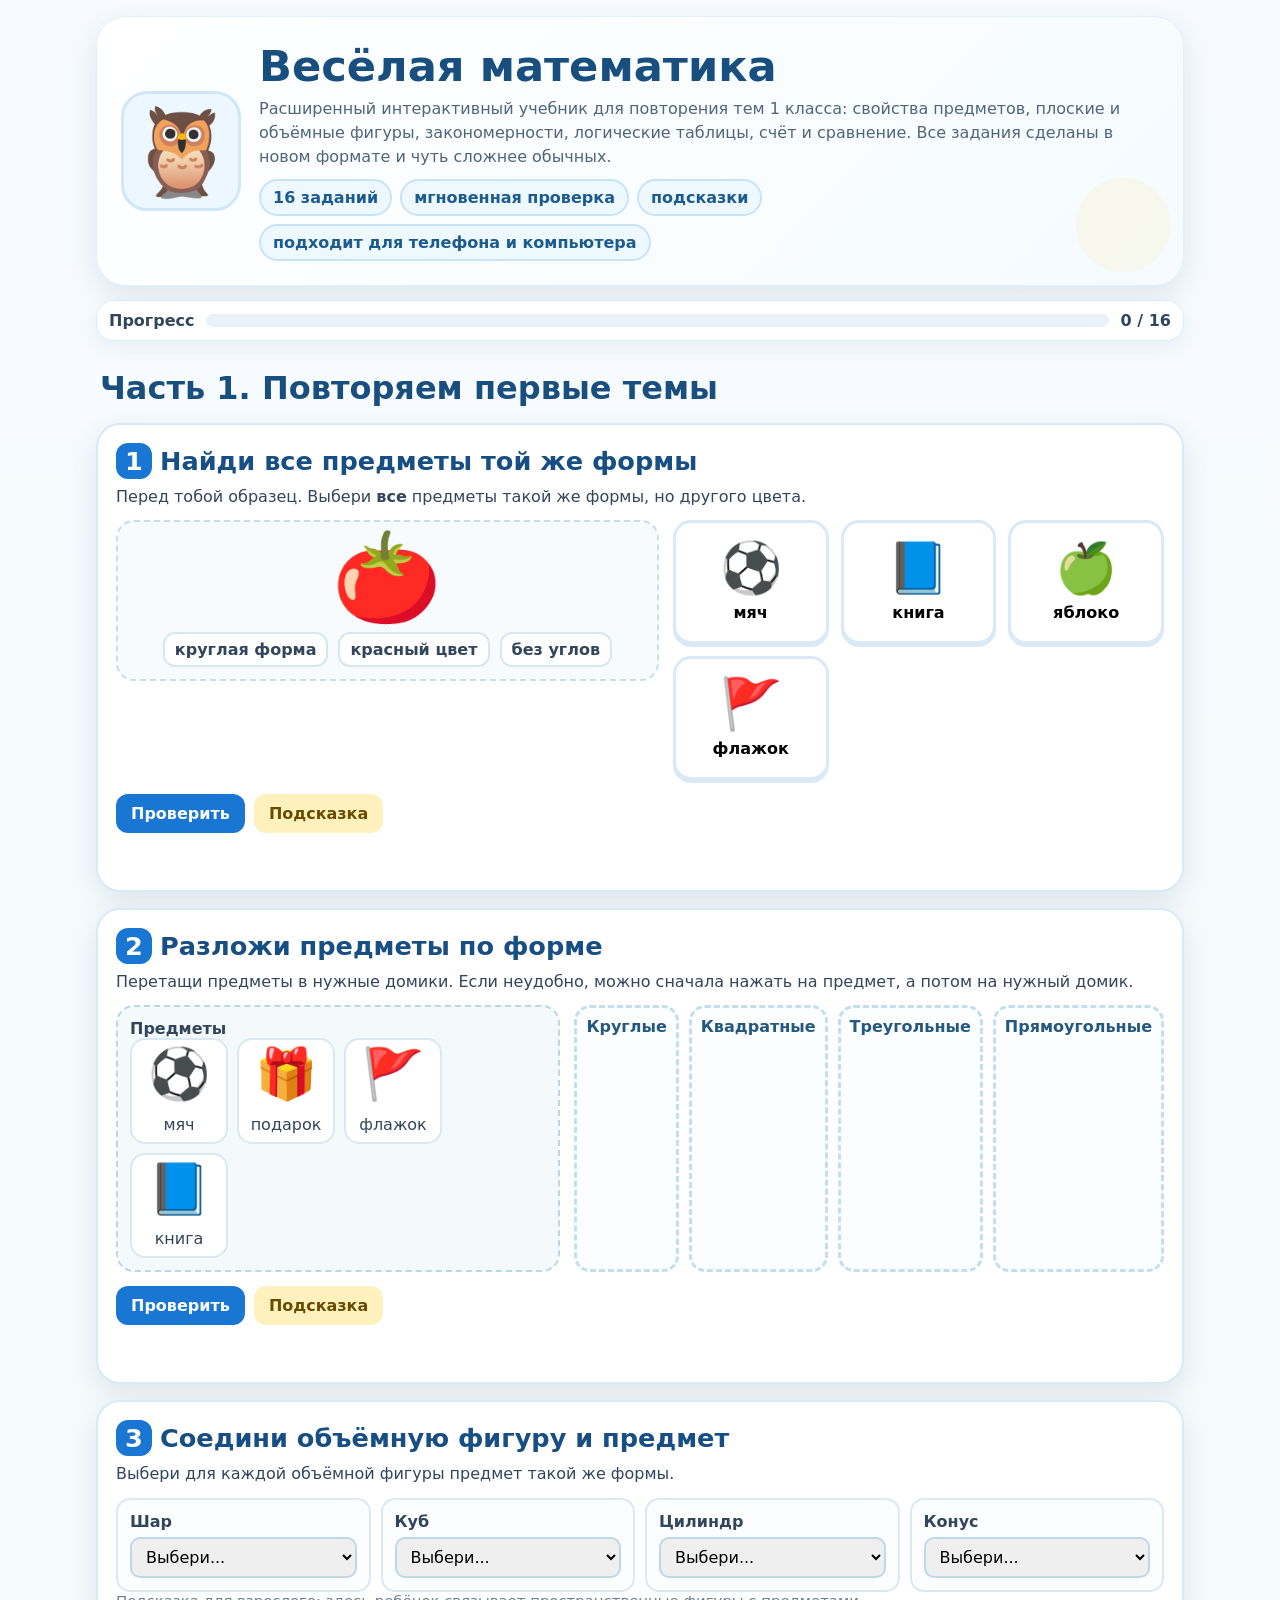
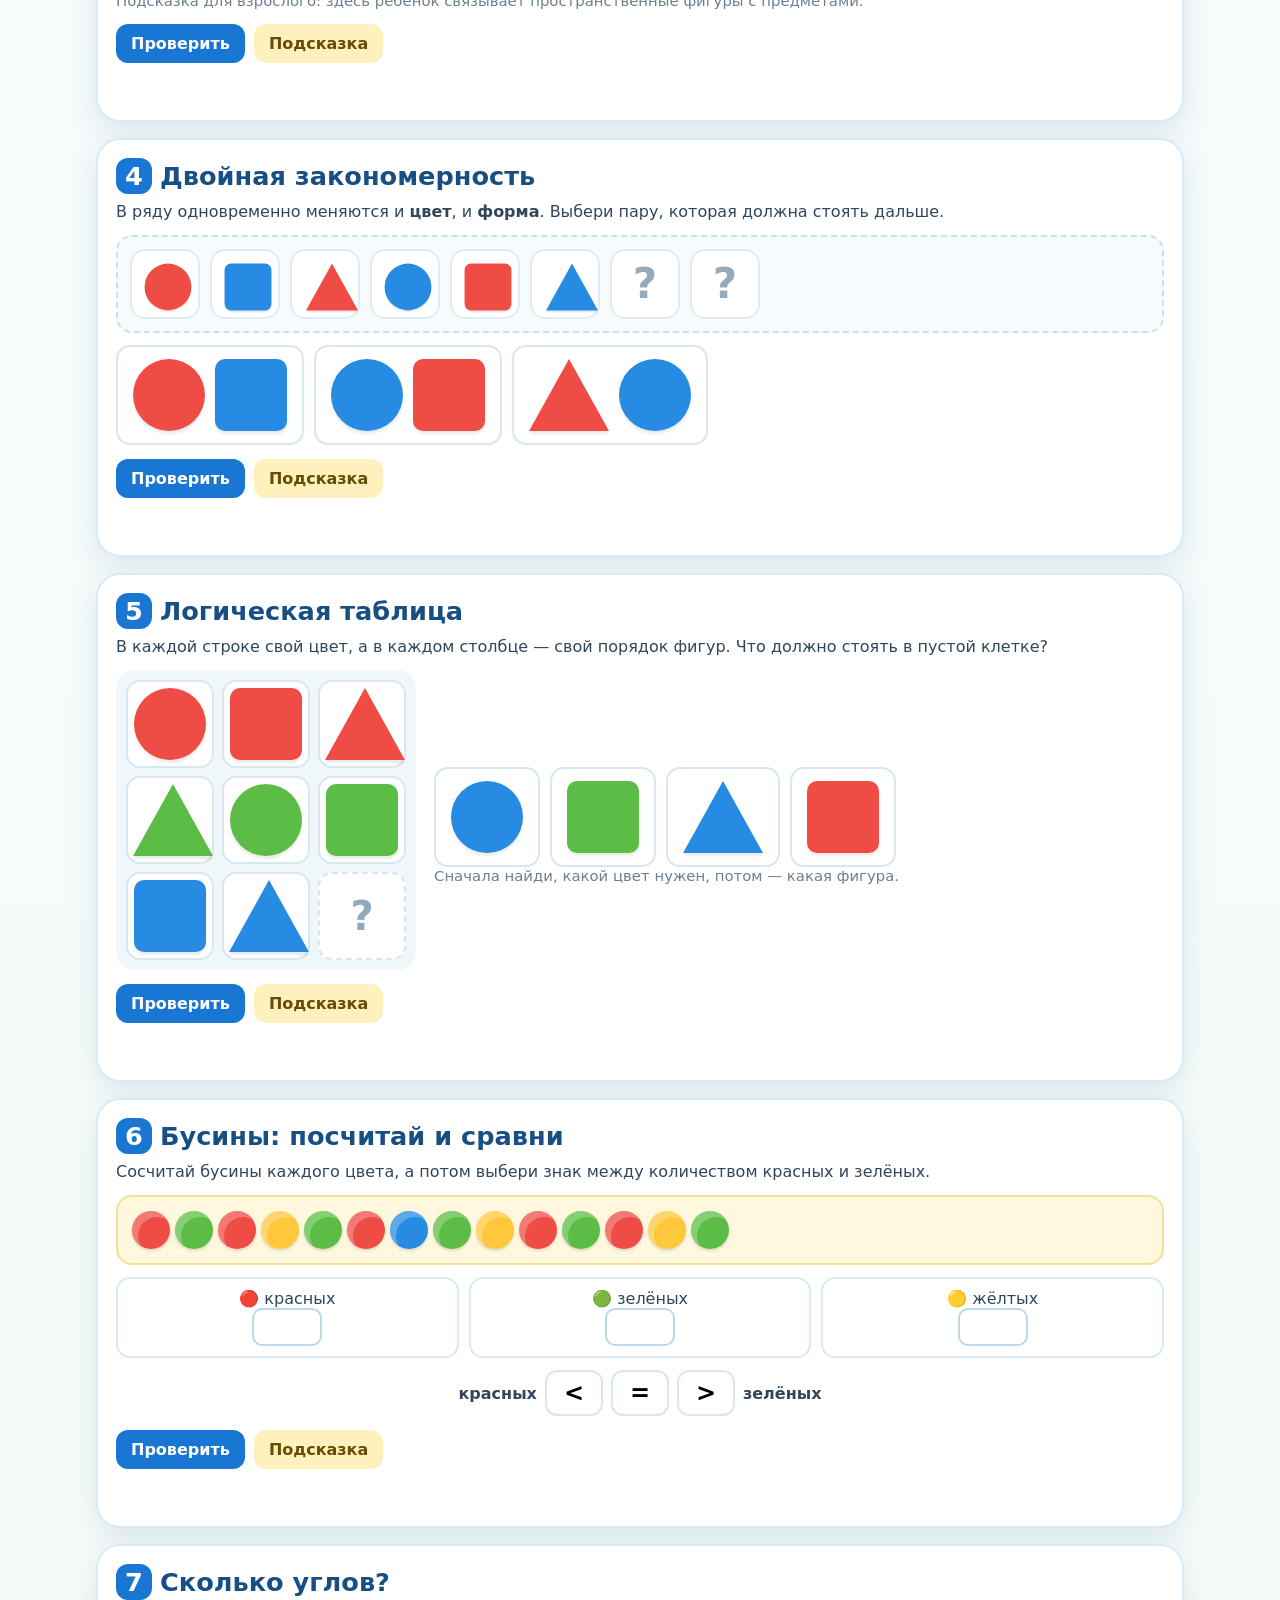
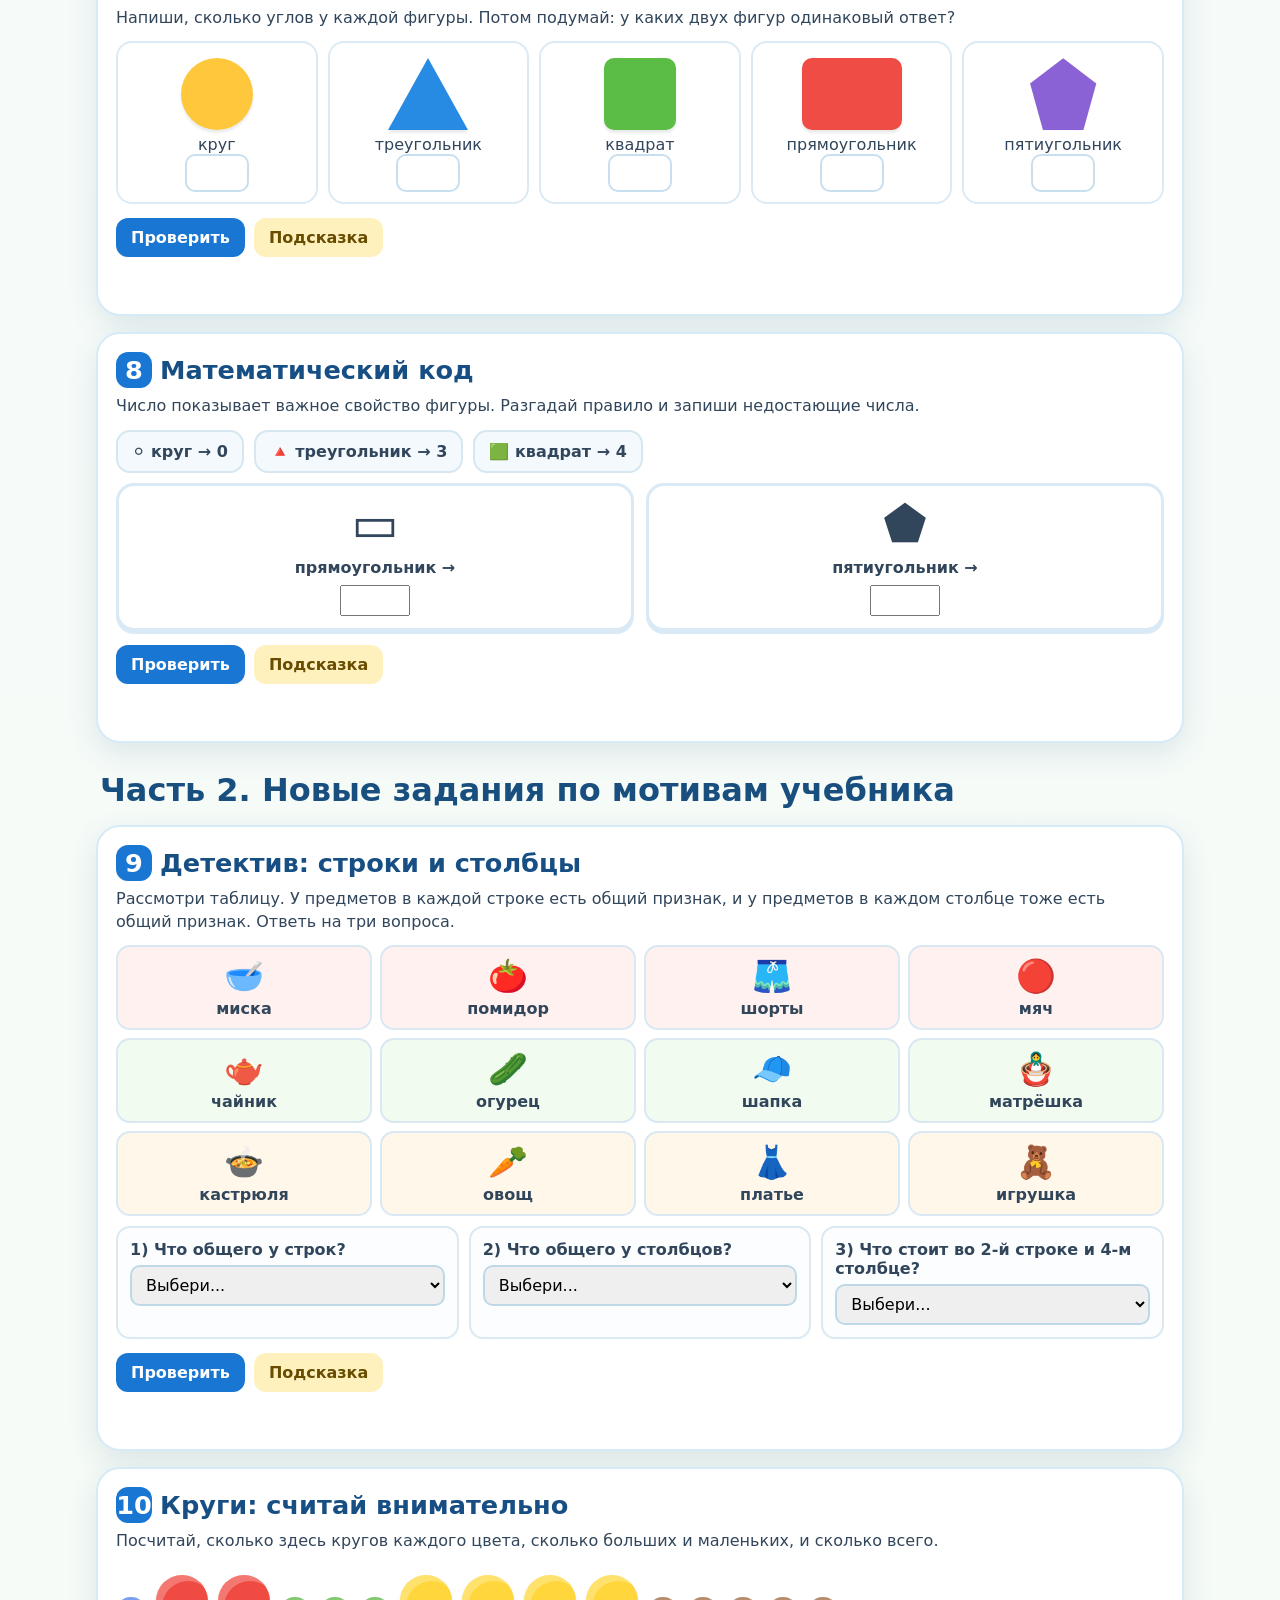
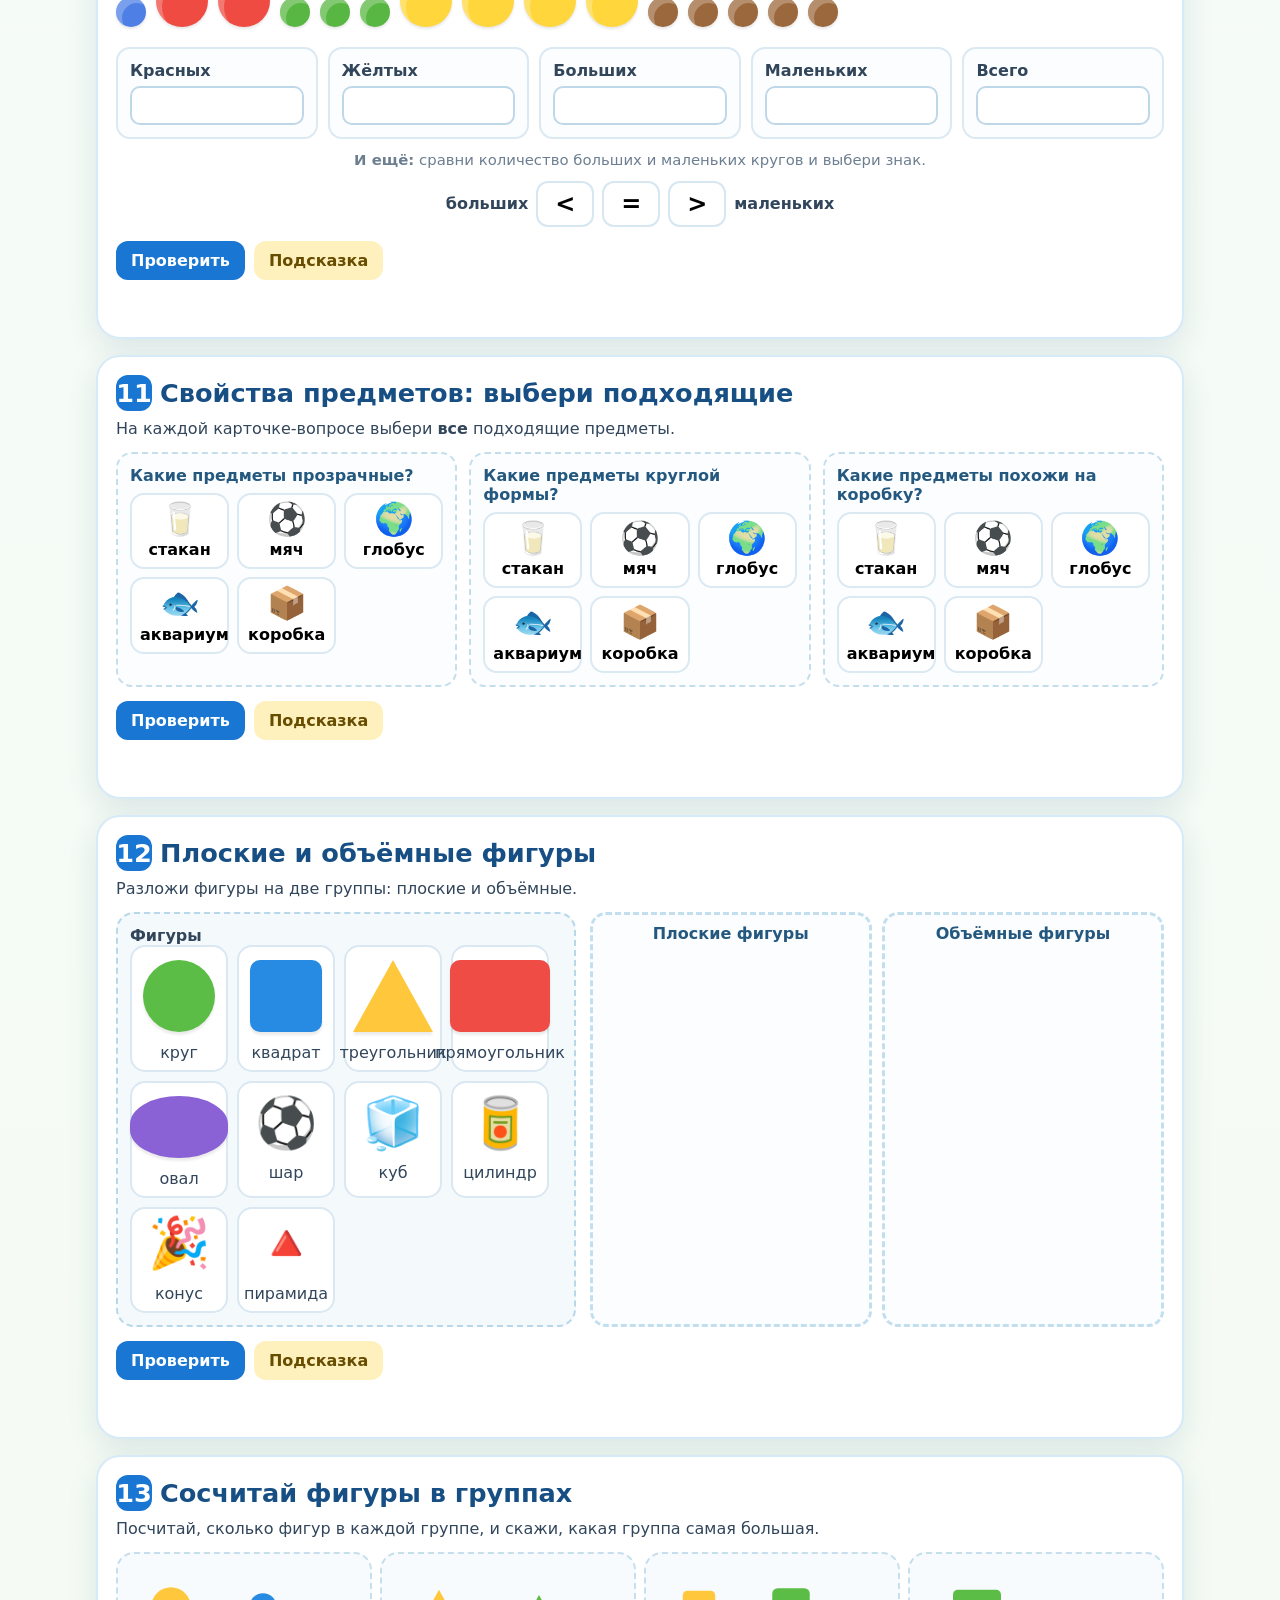
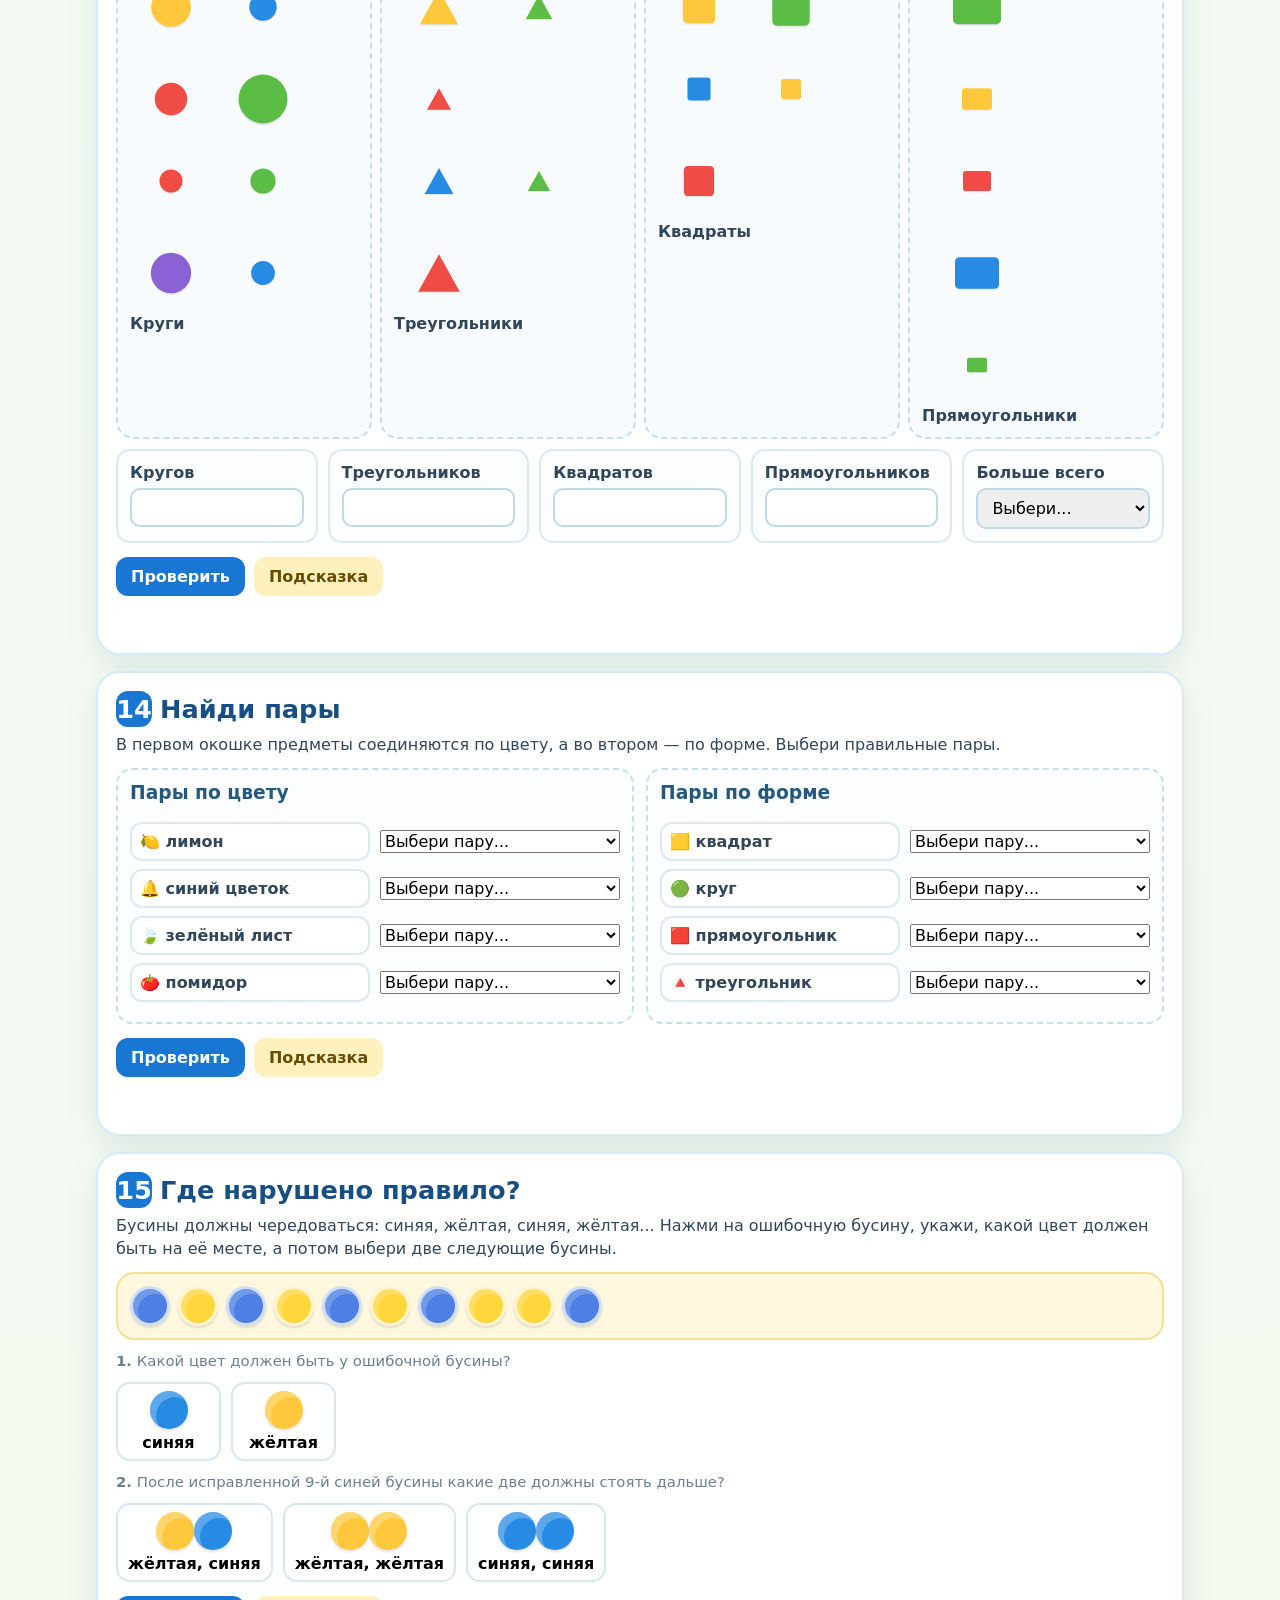
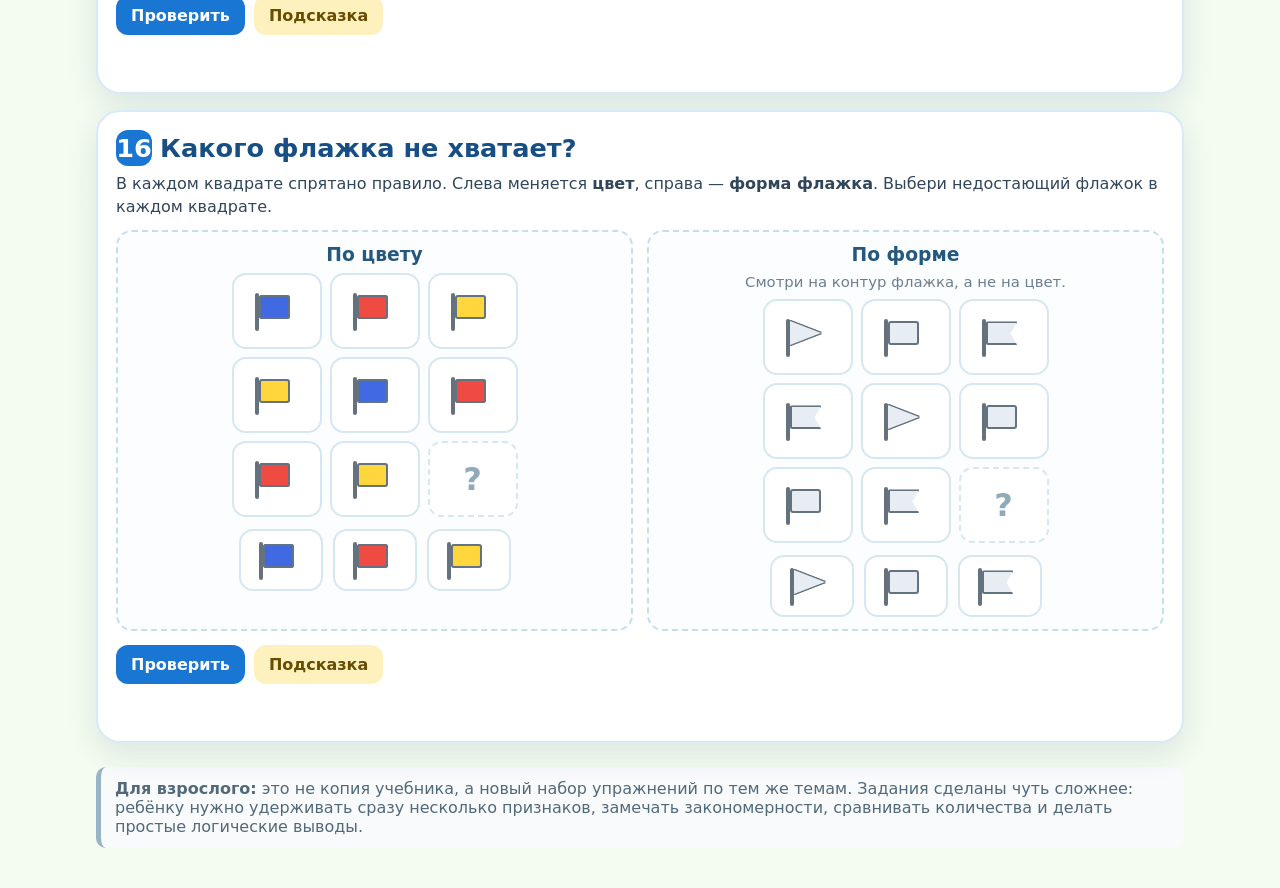
==== commit 1e148935: "fix" ====
--- a/pamagochi_school_site/index.html
+++ b/pamagochi_school_site/index.html
@@ -46,7 +46,7 @@
 .actions{display:flex;flex-wrap:wrap;gap:9px;margin-top:14px}
 .primary,.secondary,.hintbtn{border:none;border-radius:12px;padding:10px 15px;font-weight:900}
 .primary{background:var(--blue);color:white}.secondary{background:#edf4f8;color:#36536c}.hintbtn{background:#fff1bd;color:#684c00}
-.feedback{min-height:30px;margin-top:9px;font-weight:850}.ok{color:#278c3b}.bad{color:#c34842}.hint{color:#7d6100;background:#fff7d9;border-radius:10px;padding:8px 10px;display:none}
+.feedback{min-height:30px;margin-top:9px;font-weight:850}.ok{color:#278c3b}.bad{color:#c34842}.partial{color:#986d00;background:#fff7d9;border-radius:10px;padding:8px 10px}.hint{color:#7d6100;background:#fff7d9;border-radius:10px;padding:8px 10px;display:none}
 .visual-card{background:#f8fbfd;border:2px dashed #c7dfed;border-radius:18px;padding:12px}
 .sample-big{font-size:88px;line-height:1;text-align:center}
 .sample-props{display:flex;justify-content:center;gap:10px;flex-wrap:wrap;margin-top:10px}
@@ -71,7 +71,7 @@
 .item-card{background:white;border:2px solid #d9e8f2;border-radius:14px;padding:10px;text-align:center;font-weight:800}.item-card .icon{font-size:32px;display:block;margin-bottom:4px}
 .r1{background:#fff1ef}.r2{background:#f1fbf0}.r3{background:#fff7ea}
 .formline{display:flex;flex-wrap:wrap;gap:10px;margin-top:10px}.field{background:#fbfdff;border:2px solid #dbe9f3;border-radius:14px;padding:12px;flex:1;min-width:180px}.field label{font-weight:800;display:block;margin-bottom:6px}.field input,.field select{width:100%;padding:8px 10px;border:2px solid #bfd8e8;border-radius:10px}
-.beads{display:flex;gap:5px;flex-wrap:wrap;padding:14px;border-radius:16px;background:#fff8df;border:2px solid #f4df96}.bead{width:38px;height:38px;border-radius:50%;box-shadow:inset 6px 6px 0 rgba(255,255,255,.25),0 2px 3px rgba(0,0,0,.12)} .smallb{width:30px;height:30px}.bigb{width:48px;height:48px}
+.beads{display:flex;gap:5px;flex-wrap:wrap;padding:14px;border-radius:16px;background:#fff8df;border:2px solid #f4df96}.bead{display:inline-block;flex:0 0 auto;width:38px;height:38px;border-radius:50%;box-shadow:inset 6px 6px 0 rgba(255,255,255,.25),0 2px 3px rgba(0,0,0,.12)} .smallb{width:30px;height:30px}.bigb{width:48px;height:48px}
 .count-grid{display:grid;grid-template-columns:repeat(3,1fr);gap:10px;margin-top:12px}.countbox{border:2px solid #d9eaf5;border-radius:14px;padding:10px;text-align:center}.countbox input{width:70px;font-size:1.3rem;text-align:center;border:2px solid #bbd8ea;border-radius:10px;padding:5px}
 .compare{display:flex;gap:8px;align-items:center;justify-content:center;margin-top:12px;flex-wrap:wrap}.sym{width:58px;height:46px;border:2px solid #d7e7f2;background:white;border-radius:12px;font-size:1.5rem;font-weight:900}.sym.selected{border-color:#2488dd;background:#edf8ff}
 .angle-grid{display:grid;grid-template-columns:repeat(5,1fr);gap:10px}.angle-card{text-align:center;border:2px solid #dbeaf4;border-radius:16px;padding:10px;background:white}.angle-card input{width:64px;text-align:center;font-size:1.25rem;border:2px solid #c7dfee;border-radius:10px;padding:5px}
@@ -86,7 +86,7 @@
 .break-row{display:flex;gap:8px;flex-wrap:wrap;padding:12px;background:#fff8df;border:2px solid #f4df96;border-radius:18px}.breakBead{width:40px;height:40px;border-radius:50%;border:3px solid rgba(255,255,255,.75);box-shadow:0 2px 3px rgba(0,0,0,.12), inset 5px 5px 0 rgba(255,255,255,.2)}.breakBead.sel{outline:4px solid #2488dd}
 .flag-grid{display:grid;grid-template-columns:1fr 1fr;gap:14px}.flag-box{background:#fbfdff;border:2px dashed #c5deec;border-radius:16px;padding:12px}.flag-matrix{display:grid;grid-template-columns:repeat(3,90px);gap:8px;justify-content:center}.flag-cell{height:76px;background:white;border:2px solid #d7e7f2;border-radius:14px;display:grid;place-items:center}.flag-cell.missing{font-size:32px;font-weight:900;color:#90a9bb;border-style:dashed}
 .flag-options{display:flex;flex-wrap:wrap;gap:10px;justify-content:center;margin-top:12px}.flagOpt{border:2px solid #d7e7f2;border-radius:14px;background:white;padding:8px 12px}.flagOpt.selected{border-color:#2488dd;background:#edf8ff}
-.flagIcon{position:relative;width:52px;height:40px}.pole{position:absolute;left:6px;top:4px;bottom:2px;width:3px;background:#7f7f7f;border-radius:2px}.cloth{position:absolute;left:9px;top:6px;height:22px;background:var(--fc)}.cloth.rect{width:28px;border-radius:3px}.cloth.tri{width:0;height:0;border-top:11px solid transparent;border-bottom:11px solid transparent;border-left:28px solid var(--fc);background:none}.cloth.notch{width:30px;clip-path:polygon(0 0,100% 0,78% 50%,100% 100%,0 100%);border-radius:2px}
+.flagIcon{position:relative;width:56px;height:42px;margin:auto}.pole{position:absolute;left:6px;top:3px;bottom:1px;width:4px;background:#65727d;border-radius:3px}.cloth{position:absolute;left:10px;top:5px;height:24px;background:var(--fc);box-shadow:inset 0 0 0 2px #647381}.cloth.rect{width:31px;border-radius:3px}.cloth.tri{width:0;height:0;border-top:12px solid transparent;border-bottom:12px solid transparent;border-left:31px solid var(--fc);background:none;box-shadow:none;filter:drop-shadow(1px 0 0 #647381) drop-shadow(-1px 0 0 #647381) drop-shadow(0 1px 0 #647381) drop-shadow(0 -1px 0 #647381)}.cloth.notch{width:32px;clip-path:polygon(0 0,100% 0,78% 50%,100% 100%,0 100%);border-radius:2px}
 .final{display:none;text-align:center;background:linear-gradient(135deg,#eefbff,#fff8d8);border:3px solid #99d8ef;border-radius:24px;padding:25px;margin:24px 0;box-shadow:var(--shadow)}.final.show{display:block}.final .big{font-size:64px}.final h2{font-size:2rem;margin:8px}
 .parent-note{background:#f8fafc;border-left:5px solid #97b3c8;padding:12px 14px;border-radius:10px;margin:24px 0;color:#52697a}
 @media(max-width:860px){.story,.pair-panels,.flag-grid,.sort-layout{grid-template-columns:1fr}.dropzones{grid-template-columns:repeat(2,1fr)}.dropzones.two{grid-template-columns:1fr 1fr}.angle-grid{grid-template-columns:repeat(2,1fr)}.count-grid{grid-template-columns:1fr}.matrix{grid-template-columns:repeat(3,74px)}.cell{height:74px}.table-grid{grid-template-columns:repeat(2,1fr)}.flag-matrix{grid-template-columns:repeat(3,78px)}.hero{grid-template-columns:1fr;text-align:center}.owl{margin:auto}}
@@ -319,7 +319,7 @@
       <div class="field"><label>Маленьких</label><input id="t10small" inputmode="numeric"></div>
       <div class="field"><label>Всего</label><input id="t10all" inputmode="numeric"></div>
     </div>
-    <div class="compare"><b>больших</b><button class="sym" data-group="cmp10" data-sym="<">&lt;</button><button class="sym" data-group="cmp10" data-sym="=">=</button><button class="sym" data-group="cmp10" data-sym=">">&gt;</button><b>маленьких</b></div>
+    <div class="small" style="text-align:center;margin-top:12px"><b>И ещё:</b> сравни количество больших и маленьких кругов и выбери знак.</div><div class="compare"><b>больших</b><button class="sym" data-group="cmp10" data-sym="<">&lt;</button><button class="sym" data-group="cmp10" data-sym="=">=</button><button class="sym" data-group="cmp10" data-sym=">">&gt;</button><b>маленьких</b></div>
     <div class="actions"><button class="primary" onclick="check10()">Проверить</button><button class="hintbtn" onclick="hint('h10')">Подсказка</button></div>
     <div id="h10" class="hint">Сначала сосчитай круги по цветам, потом отдельно большие и маленькие. Проверяй себя: все ответы вместе должны «сходиться».</div>
     <div class="feedback" id="f10"></div>
@@ -442,7 +442,7 @@
 
   <section class="task" id="t15">
     <h2><span class="tasknum">15</span>Где нарушено правило?</h2>
-    <p>Бусины должны чередоваться: синяя, жёлтая, синяя, жёлтая... Нажми на бусину, где правило нарушилось, и выбери две следующие бусины.</p>
+    <p>Бусины должны чередоваться: синяя, жёлтая, синяя, жёлтая... Нажми на ошибочную бусину, укажи, какой цвет должен быть на её месте, а потом выбери две следующие бусины.</p>
     <div class="break-row" id="breakRow">
       <button class="breakBead bluebg" data-index="1"></button>
       <button class="breakBead yellowbg" data-index="2"></button>
@@ -455,11 +455,16 @@
       <button class="breakBead yellowbg" data-index="9"></button>
       <button class="breakBead bluebg" data-index="10"></button>
     </div>
-    <div class="small">После последней синей бусины должны идти...</div>
+    <div class="small" style="margin-top:12px"><b>1.</b> Какой цвет должен быть у ошибочной бусины?</div>
+    <div class="answer-row" data-single="t15replace">
+      <button class="mini-choice" data-id="blue"><span class="bead blue"></span><br><b>синяя</b></button>
+      <button class="mini-choice" data-id="yellow"><span class="bead yellow"></span><br><b>жёлтая</b></button>
+    </div>
+    <div class="small" style="margin-top:12px"><b>2.</b> После исправленной 9-й синей бусины какие две должны стоять дальше?</div>
     <div class="answer-row" data-single="t15a">
-      <button class="mini-choice" data-id="yb"><span class="bead yellow"></span><span class="bead blue"></span></button>
-      <button class="mini-choice" data-id="yy"><span class="bead yellow"></span><span class="bead yellow"></span></button>
-      <button class="mini-choice" data-id="bb"><span class="bead blue"></span><span class="bead blue"></span></button>
+      <button class="mini-choice" data-id="yb"><span class="bead yellow"></span><span class="bead blue"></span><br><b>жёлтая, синяя</b></button>
+      <button class="mini-choice" data-id="yy"><span class="bead yellow"></span><span class="bead yellow"></span><br><b>жёлтая, жёлтая</b></button>
+      <button class="mini-choice" data-id="bb"><span class="bead blue"></span><span class="bead blue"></span><br><b>синяя, синяя</b></button>
     </div>
     <div class="actions"><button class="primary" onclick="check15()">Проверить</button><button class="hintbtn" onclick="hint('h15')">Подсказка</button></div>
     <div id="h15" class="hint">Сначала найди место, где рядом оказались две бусины одного цвета. Затем продолжи чередование.</div>
@@ -490,22 +495,22 @@
         </div>
       </div>
       <div class="flag-box">
-        <h3 style="margin:0 0 8px;text-align:center;color:#24587f">По форме</h3>
+        <h3 style="margin:0 0 8px;text-align:center;color:#24587f">По форме</h3><div class="small" style="text-align:center;margin-bottom:8px">Смотри на контур флажка, а не на цвет.</div>
         <div class="flag-matrix">
-          <div class="flag-cell"><div class="flagIcon" style="--fc:#ffffff"><span class="pole"></span><span class="cloth tri" style="border-left-color:#ffffff"></span></div></div>
-          <div class="flag-cell"><div class="flagIcon" style="--fc:#ffffff"><span class="pole"></span><span class="cloth rect"></span></div></div>
-          <div class="flag-cell"><div class="flagIcon" style="--fc:#ffffff"><span class="pole"></span><span class="cloth notch"></span></div></div>
-          <div class="flag-cell"><div class="flagIcon" style="--fc:#ffffff"><span class="pole"></span><span class="cloth notch"></span></div></div>
-          <div class="flag-cell"><div class="flagIcon" style="--fc:#ffffff"><span class="pole"></span><span class="cloth tri" style="border-left-color:#ffffff"></span></div></div>
-          <div class="flag-cell"><div class="flagIcon" style="--fc:#ffffff"><span class="pole"></span><span class="cloth rect"></span></div></div>
-          <div class="flag-cell"><div class="flagIcon" style="--fc:#ffffff"><span class="pole"></span><span class="cloth rect"></span></div></div>
-          <div class="flag-cell"><div class="flagIcon" style="--fc:#ffffff"><span class="pole"></span><span class="cloth notch"></span></div></div>
+          <div class="flag-cell"><div class="flagIcon" style="--fc:#e7edf2"><span class="pole"></span><span class="cloth tri" style="border-left-color:#e7edf2"></span></div></div>
+          <div class="flag-cell"><div class="flagIcon" style="--fc:#e7edf2"><span class="pole"></span><span class="cloth rect"></span></div></div>
+          <div class="flag-cell"><div class="flagIcon" style="--fc:#e7edf2"><span class="pole"></span><span class="cloth notch"></span></div></div>
+          <div class="flag-cell"><div class="flagIcon" style="--fc:#e7edf2"><span class="pole"></span><span class="cloth notch"></span></div></div>
+          <div class="flag-cell"><div class="flagIcon" style="--fc:#e7edf2"><span class="pole"></span><span class="cloth tri" style="border-left-color:#e7edf2"></span></div></div>
+          <div class="flag-cell"><div class="flagIcon" style="--fc:#e7edf2"><span class="pole"></span><span class="cloth rect"></span></div></div>
+          <div class="flag-cell"><div class="flagIcon" style="--fc:#e7edf2"><span class="pole"></span><span class="cloth rect"></span></div></div>
+          <div class="flag-cell"><div class="flagIcon" style="--fc:#e7edf2"><span class="pole"></span><span class="cloth notch"></span></div></div>
           <div class="flag-cell missing">?</div>
         </div>
         <div class="flag-options" data-single="t16right">
-          <button class="flagOpt" data-id="tri"><div class="flagIcon" style="--fc:#ffffff"><span class="pole"></span><span class="cloth tri" style="border-left-color:#ffffff"></span></div></button>
-          <button class="flagOpt" data-id="rect"><div class="flagIcon" style="--fc:#ffffff"><span class="pole"></span><span class="cloth rect"></span></div></button>
-          <button class="flagOpt" data-id="notch"><div class="flagIcon" style="--fc:#ffffff"><span class="pole"></span><span class="cloth notch"></span></div></button>
+          <button class="flagOpt" data-id="tri"><div class="flagIcon" style="--fc:#e7edf2"><span class="pole"></span><span class="cloth tri" style="border-left-color:#e7edf2"></span></div></button>
+          <button class="flagOpt" data-id="rect"><div class="flagIcon" style="--fc:#e7edf2"><span class="pole"></span><span class="cloth rect"></span></div></button>
+          <button class="flagOpt" data-id="notch"><div class="flagIcon" style="--fc:#e7edf2"><span class="pole"></span><span class="cloth notch"></span></div></button>
         </div>
       </div>
     </div>
@@ -557,14 +562,35 @@
 function check7(){let a=['a0','a3','a4s','a4r','a5'].map(id=>+document.getElementById(id).value),ok=JSON.stringify(a)===JSON.stringify([0,3,4,4,5]);mark(7,ok,ok?'Верно! У квадрата и прямоугольника по 4 угла.':'Есть ошибка. Проверь, сколько углов у каждой фигуры.')}
 function check8(){let ok=+document.getElementById('codeRect').value===4&&+document.getElementById('codePent').value===5;mark(8,ok,ok?'Код разгадан! Число показывает количество углов.':'Подумай ещё: что общего у чисел 0, 3 и 4?')}
 function check9(){let ok=document.getElementById('t9q1').value==='color'&&document.getElementById('t9q2').value==='use'&&document.getElementById('t9q3').value==='matr';mark(9,ok,ok?'Отлично! Ты заметил и правило строк, и правило столбцов.':'Не всё верно. По строкам смотри на цвет, а по столбцам — на группу предметов.')}
-function check10(){let ok=+document.getElementById('t10red').value===2&&+document.getElementById('t10yellow').value===4&&+document.getElementById('t10big').value===6&&+document.getElementById('t10small').value===9&&+document.getElementById('t10all').value===15&&document.querySelector('.sym[data-group="cmp10"].selected')?.dataset.sym==='<';mark(10,ok,ok?'Верно! Красных 2, жёлтых 4, больших 6, маленьких 9, всего 15.':'Проверь счёт ещё раз. Все большие круги — это красные и жёлтые.')}
+function check10(){
+  const countsOk=+document.getElementById('t10red').value===2&&+document.getElementById('t10yellow').value===4&&+document.getElementById('t10big').value===6&&+document.getElementById('t10small').value===9&&+document.getElementById('t10all').value===15;
+  const s=document.querySelector('.sym[data-group="cmp10"].selected');
+  if(countsOk&&!s){const f=document.getElementById('f10');f.className='feedback partial';f.textContent='Все числа верны! Остался один шаг: сравни 6 больших и 9 маленьких кругов и выбери знак.';return}
+  if(countsOk&&s&&s.dataset.sym!=='<'){const f=document.getElementById('f10');f.className='feedback partial';f.textContent='Счёт верный. Исправь только знак: 6 больших кругов меньше, чем 9 маленьких.';return}
+  const ok=countsOk&&s&&s.dataset.sym==='<';
+  mark(10,ok,ok?'Верно! Красных 2, жёлтых 4, больших 6, маленьких 9, всего 15, и 6 < 9.':'Проверь числа ещё раз. Красных 2, жёлтых 4; большие — красные и жёлтые.')
+}
 function getSel(container){return [...document.querySelectorAll(container+' .thing.sel')].map(x=>x.dataset.id).sort().join(',')}
 function check11(){let a=getSel('[data-multi="q11a"]'), b=getSel('[data-multi="q11b"]'), c=getSel('[data-multi="q11c"]');let ok=a==='glass,tank'&&b==='ball,globe'&&c==='box,tank';mark(11,ok,ok?'Верно! Ты отличаешь материал, форму и устройство предмета.':'Пока не всё совпало. Прозрачные — те, через которые видно; похожие на коробку — аквариум и коробка.')}
 function check12(){let all=[...document.querySelectorAll('#t12 .drag')];let ok=all.every(x=>x.parentElement.classList.contains('zone')&&x.parentElement.dataset.kind===x.dataset.kind);mark(12,ok,ok?'Отлично! Все фигуры разделены на плоские и объёмные.':'Есть ошибка. Вспомни: объёмную фигуру можно представить как тело, у неё есть глубина.')}
 function check13(){let ok=+document.getElementById('t13c').value===8&&+document.getElementById('t13t').value===6&&+document.getElementById('t13s').value===5&&+document.getElementById('t13r').value===5&&document.getElementById('t13most').value==='circles';mark(13,ok,ok?'Верно! Кругов 8, треугольников 6, квадратов 5, прямоугольников 5.':'Проверь счёт. В какой карточке фигур больше всего?')}
 function check14(){let ok=document.getElementById('p14a').value==='chick'&&document.getElementById('p14b').value==='mitten'&&document.getElementById('p14c').value==='frog'&&document.getElementById('p14d').value==='berry'&&document.getElementById('p14e').value==='bluesq'&&document.getElementById('p14f').value==='yellowcir'&&document.getElementById('p14g').value==='greenrect'&&document.getElementById('p14h').value==='redtri';mark(14,ok,ok?'Отлично! В левой части пары по цвету, в правой — по форме.':'Есть ошибки в парах. Не забывай: в левой части смотри на цвет, в правой — на форму.')}
-function check15(){let wrong=document.querySelector('#breakRow .breakBead.sel')?.dataset.index;let next=document.querySelector('[data-single="t15a"] .selected')?.dataset.id;let ok=wrong==='9'&&next==='yb';mark(15,ok,ok?'Да! Нарушение на 9-й бусине, дальше должны идти жёлтая и синяя.':'Пока нет. Найди место, где подряд идут две бусины одного цвета, и продолжи чередование.')}
-function check16(){let l=document.querySelector('[data-single="t16left"] .selected')?.dataset.id;let r=document.querySelector('[data-single="t16right"] .selected')?.dataset.id;let ok=l==='blue'&&r==='tri';mark(16,ok,ok?'Верно! Слева нужен синий флажок, справа — треугольный.':'Попробуй ещё раз. В обеих таблицах правило циклическое.')}
+function check15(){
+  const wrong=document.querySelector('#breakRow .breakBead.sel')?.dataset.index;
+  const replacement=document.querySelector('[data-single="t15replace"] .selected')?.dataset.id;
+  const next=document.querySelector('[data-single="t15a"] .selected')?.dataset.id;
+  const ok=wrong==='9'&&replacement==='blue'&&next==='yb';
+  if(!wrong){const f=document.getElementById('f15');f.className='feedback partial';f.textContent='Сначала нажми на бусину, где нарушилось чередование.';return}
+  if(!replacement||!next){const f=document.getElementById('f15');f.className='feedback partial';f.textContent='Место выбрано. Теперь укажи правильный цвет для этой бусины и две следующие бусины.';return}
+  mark(15,ok,ok?'Да! 9-я бусина должна быть синей, а дальше идут жёлтая и синяя.':'Проверь ещё раз: цвета должны строго чередоваться — синяя, жёлтая, синяя, жёлтая...')
+}
+function check16(){
+  const l=document.querySelector('[data-single="t16left"] .selected')?.dataset.id;
+  const r=document.querySelector('[data-single="t16right"] .selected')?.dataset.id;
+  if(!l||!r){const f=document.getElementById('f16');f.className='feedback partial';f.textContent='Нужно выбрать два ответа: один флажок слева по цвету и один справа по форме.';return}
+  const ok=l==='blue'&&r==='tri';
+  mark(16,ok,ok?'Верно! Слева нужен синий прямоугольный флажок, справа — треугольный флажок.':'Попробуй ещё раз. Слева повторяются цвета, справа — именно контуры флажков.')
+}
 
 function resetAll(){solved.clear();document.querySelectorAll('.task').forEach(t=>t.classList.remove('done'));document.querySelectorAll('.feedback').forEach(f=>{f.textContent='';f.className='feedback'});document.querySelectorAll('.selected,.sel').forEach(x=>x.classList.remove('selected','sel'));document.querySelectorAll('input').forEach(i=>i.value='');document.querySelectorAll('select').forEach(s=>s.selectedIndex=0);document.querySelectorAll('.hint').forEach(h=>h.style.display='none');document.getElementById('final').classList.remove('show');document.querySelectorAll('.drag').forEach(d=>{const home=document.getElementById(d.dataset.home); if(home) home.appendChild(d)});update();window.scrollTo({top:0,behavior:'smooth'})}
 update();
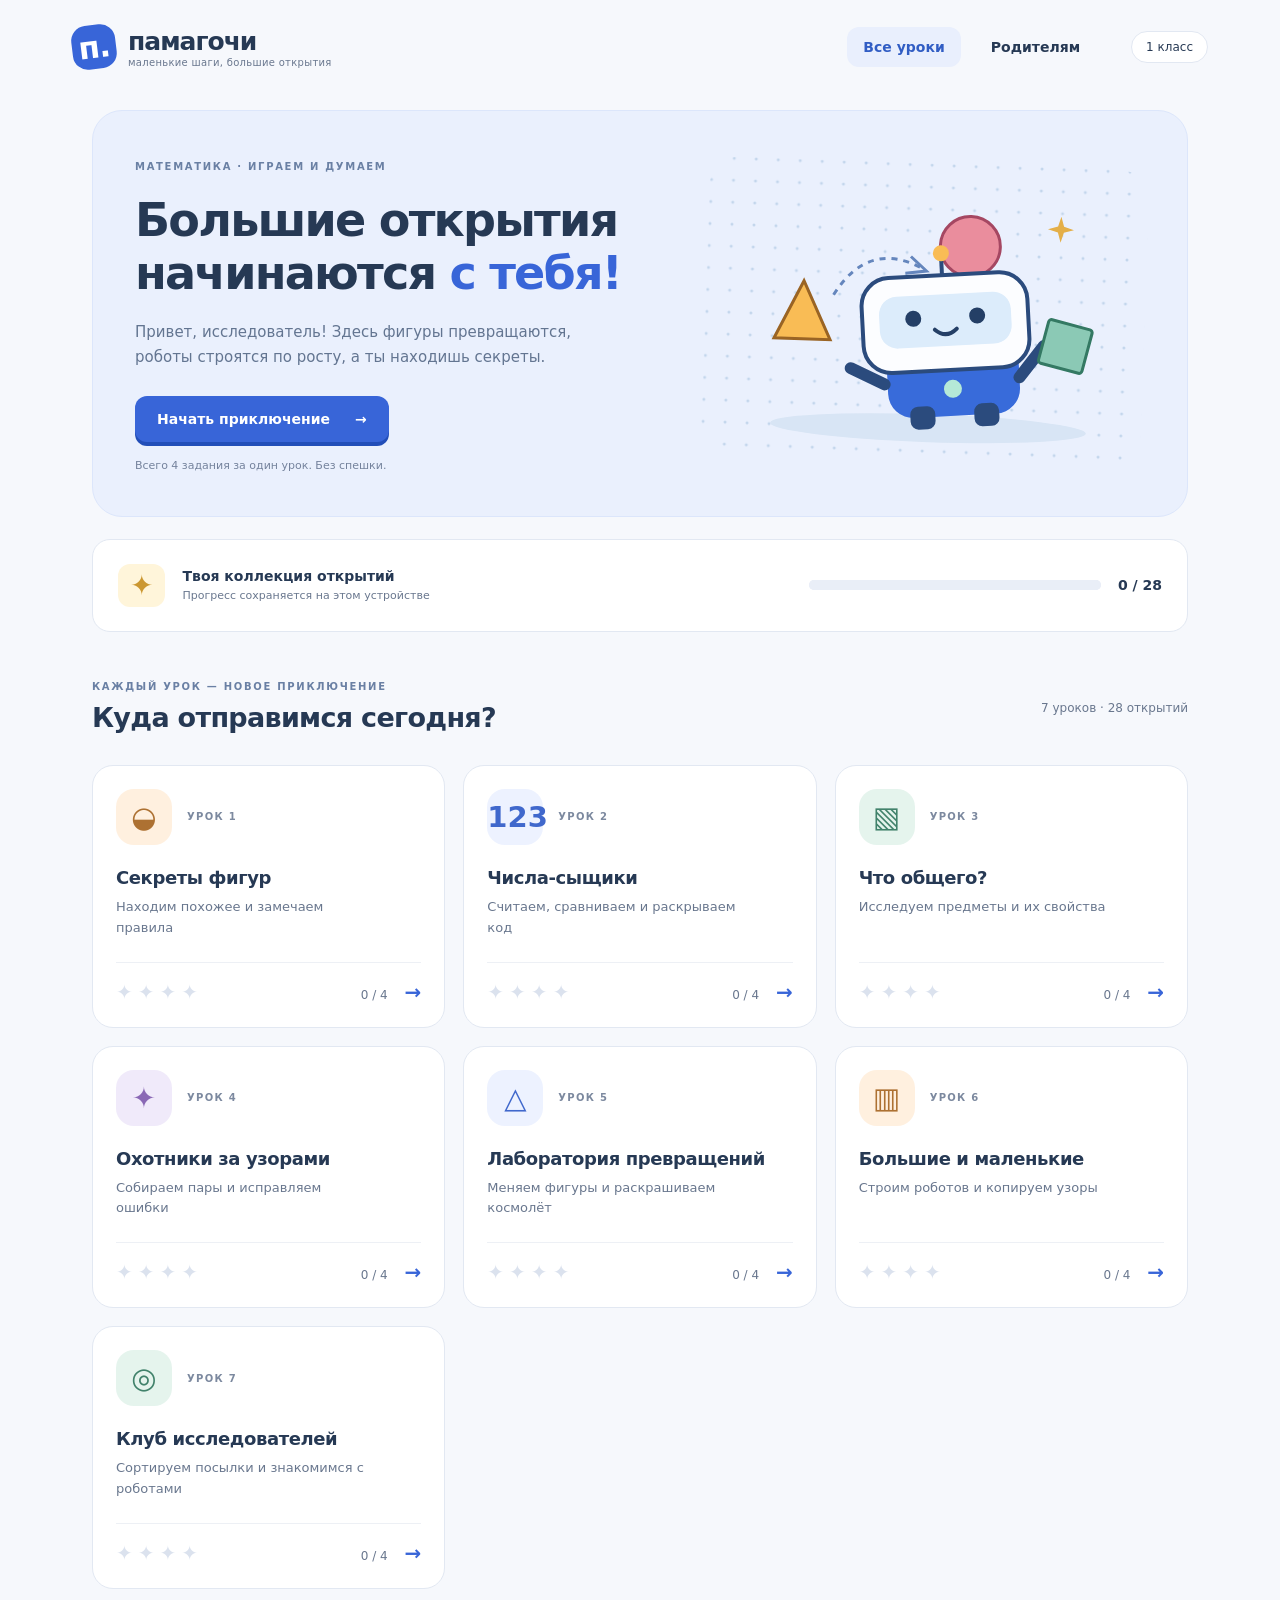
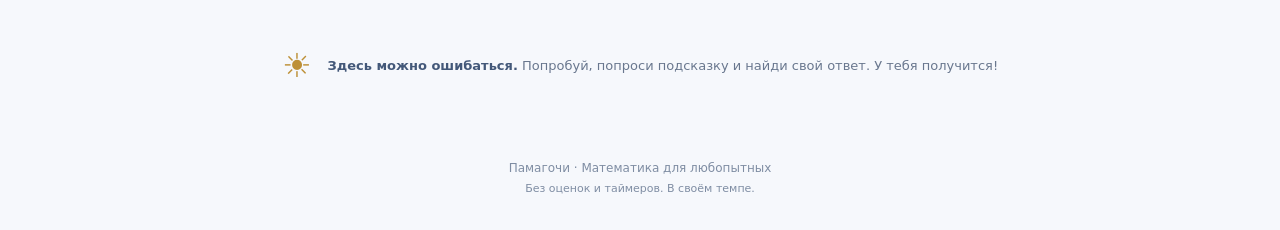
==== commit a5071c1a: "Unify math lessons into a single interactive school app" ====
--- a/pamagochi_school_site/index.html
+++ b/pamagochi_school_site/index.html
@@ -1,598 +1,27 @@
 <!doctype html>
-<html lang="ru">
-<head>
-<meta charset="utf-8" />
-<meta name="viewport" content="width=device-width, initial-scale=1" />
-<title>Весёлая математика — расширенный интерактивный учебник</title>
-<style>
-:root{
-  --blue:#1976d2;--blue2:#0d5aa1;--sky:#eef8ff;--green:#53b644;--red:#ef4b43;
-  --yellow:#ffcb45;--orange:#ff9831;--purple:#8c63d8;--brown:#8a5b3a;--ink:#31455b;
-  --muted:#6c7e90;--card:#fff;--line:#d8eaf7;--shadow:0 10px 30px rgba(33,86,120,.12)
-}
-*{box-sizing:border-box} html{scroll-behavior:smooth}
-body{margin:0;background:linear-gradient(#f7fbff,#f4fbef);font-family:system-ui,-apple-system,"Segoe UI",Roboto,Arial,sans-serif;color:var(--ink)}
-button,input,select{font:inherit} button{cursor:pointer}
-.wrap{max-width:1120px;margin:auto;padding:16px}
-.hero{background:linear-gradient(135deg,#ffffff,#f5fbff);border:1px solid #e4eff7;border-radius:30px;box-shadow:var(--shadow);padding:24px;display:grid;grid-template-columns:120px 1fr;gap:18px;align-items:center;overflow:hidden;position:relative}
-.hero:after{content:'';position:absolute;inset:auto -50px -50px auto;width:220px;height:220px;background:radial-gradient(circle at center,#ffe28f 0,#ffe28f 30%,transparent 31%);opacity:.16}
-.owl{font-size:86px;line-height:1;background:#edf7ff;border:3px solid #cfe7f7;border-radius:26px;display:grid;place-items:center;width:120px;height:120px}
-.hero h1{margin:0 0 6px;font-size:clamp(1.8rem,4vw,2.7rem);color:#194f7f}
-.hero p{margin:0 0 10px;line-height:1.5;color:#4f667a}
-.chips{display:flex;flex-wrap:wrap;gap:8px}
-.chip{background:#eef8ff;border:2px solid #c7e3f8;color:#1c5b8f;border-radius:999px;padding:7px 12px;font-weight:800}
-.sticky{position:sticky;top:8px;z-index:20;margin:14px 0;background:rgba(255,255,255,.95);backdrop-filter:blur(8px);border:1px solid #dcecf7;border-radius:18px;padding:10px 12px;box-shadow:0 6px 20px rgba(20,80,120,.08);display:flex;gap:12px;align-items:center}
-.progress{height:13px;background:#e8f2f8;border-radius:999px;overflow:hidden;flex:1}
-.bar{height:100%;width:0;background:linear-gradient(90deg,#4ebd49,#ffcc42);transition:.35s}
-.score{font-weight:900;white-space:nowrap}
-.chapter{font-size:clamp(1.45rem,3vw,2rem);margin:28px 4px 10px;color:#194f7f}
-.task{background:var(--card);border:2px solid #d7eaf7;border-radius:24px;padding:18px;margin:16px 0;box-shadow:var(--shadow);position:relative;overflow:hidden}
-.task.done{border-color:#8fd18a;background:linear-gradient(180deg,#fff,#f8fff7)}
-.task h2{margin:0 0 6px;font-size:clamp(1.18rem,3vw,1.6rem);color:#174f84}
-.task p{margin:6px 0 12px;line-height:1.45}
-.tasknum{display:inline-grid;place-items:center;background:var(--blue);color:white;width:36px;height:36px;border-radius:12px;margin-right:8px;font-weight:900}
-.small{font-size:.93rem;color:var(--muted)}
-.rules{display:flex;flex-wrap:wrap;gap:8px;margin:10px 0 14px}
-.rule{background:#fff7dc;border:2px solid #ffe08c;border-radius:12px;padding:8px 10px;font-weight:800;color:#6a5120}
-.row{display:flex;gap:10px;flex-wrap:wrap;align-items:center}
-.options{display:grid;grid-template-columns:repeat(auto-fit,minmax(145px,1fr));gap:12px}
-.choice{min-height:124px;border:3px solid #d9eaf6;border-radius:18px;background:#fff;padding:12px;text-align:center;transition:.15s;box-shadow:0 3px 0 #d9eaf6}
-.choice:hover{transform:translateY(-2px)}
-.choice.selected{border-color:#2a8ce3;background:#eef8ff;box-shadow:0 3px 0 #2a8ce3}
-.choice.correct{border-color:#63be57;background:#effbed}
-.choice.wrong{border-color:#f06d63;background:#fff0ee}
-.emoji{font-size:50px;line-height:1.05;display:block;margin-bottom:8px}
-.caption{font-weight:800}
-.actions{display:flex;flex-wrap:wrap;gap:9px;margin-top:14px}
-.primary,.secondary,.hintbtn{border:none;border-radius:12px;padding:10px 15px;font-weight:900}
-.primary{background:var(--blue);color:white}.secondary{background:#edf4f8;color:#36536c}.hintbtn{background:#fff1bd;color:#684c00}
-.feedback{min-height:30px;margin-top:9px;font-weight:850}.ok{color:#278c3b}.bad{color:#c34842}.partial{color:#986d00;background:#fff7d9;border-radius:10px;padding:8px 10px}.hint{color:#7d6100;background:#fff7d9;border-radius:10px;padding:8px 10px;display:none}
-.visual-card{background:#f8fbfd;border:2px dashed #c7dfed;border-radius:18px;padding:12px}
-.sample-big{font-size:88px;line-height:1;text-align:center}
-.sample-props{display:flex;justify-content:center;gap:10px;flex-wrap:wrap;margin-top:10px}
-.prop{background:white;border:2px solid #d7e7f2;border-radius:12px;padding:6px 10px;font-weight:800}
-/* shape tokens */
-.shape{display:inline-block;width:72px;height:72px;margin:5px;vertical-align:middle;filter:drop-shadow(0 3px 1px rgba(0,0,0,.08))}
-.circle{border-radius:50%}.square{border-radius:10px}.rect{width:100px;border-radius:10px}.oval{width:98px;height:62px;border-radius:50% / 45%}.diamond{transform:rotate(45deg);border-radius:10px}.pentagon{clip-path:polygon(50% 0,96% 35%,78% 100%,22% 100%,4% 35%)}
-.red{background:#ef4c45;--c:#ef4c45}.green{background:#5bbd45;--c:#5bbd45}.blue{background:#278be4;--c:#278be4}.yellow{background:#ffc83c;--c:#ffc83c}.purple{background:#8a62d6;--c:#8a62d6}.brown{background:#9a683c;--c:#9a683c}
-.triangle{width:0;height:0;border-left:40px solid transparent;border-right:40px solid transparent;border-bottom:72px solid var(--c);filter:drop-shadow(0 3px 1px rgba(0,0,0,.08));background:none!important}
-.token{width:70px;height:70px;border-radius:15px;background:white;border:2px solid #e0ebf2;display:grid;place-items:center}.token .shape{transform:scale(.65);margin:0}.q{font-size:42px;font-weight:900;color:#95abbc}
-.sequence{display:flex;flex-wrap:wrap;gap:10px;align-items:center;padding:12px;background:#f8fbfd;border-radius:16px;border:2px dashed #c6e0ef}
-.answer-row{display:flex;gap:10px;flex-wrap:wrap;margin-top:12px}.mini-choice{border:2px solid #d7e7f2;background:white;border-radius:14px;padding:7px 10px;min-width:105px;text-align:center}.mini-choice.selected{border-color:#2488dd;background:#edf8ff}
-.matrix{display:grid;grid-template-columns:repeat(3,88px);gap:8px;background:#eff7fb;padding:10px;border-radius:18px}.cell{height:88px;background:white;border:2px solid #d7e7f2;border-radius:14px;display:grid;place-items:center}.cell.missing{border-style:dashed;font-size:40px;font-weight:900;color:#8fa9bd}
-.matrix-wrap{display:flex;flex-wrap:wrap;gap:18px;align-items:center}
-/* sorting */
-.sort-layout{display:grid;grid-template-columns:1fr 1.25fr;gap:14px}.tray{background:#f4f9fc;border:2px dashed #b8d8ea;border-radius:18px;padding:12px;min-height:180px}
-.items{display:flex;flex-wrap:wrap;gap:9px;align-content:flex-start}.drag{width:98px;min-height:92px;border:2px solid #d9e8f2;background:white;border-radius:15px;padding:8px;text-align:center;user-select:none;touch-action:none;display:flex;flex-direction:column;align-items:center;justify-content:center;gap:6px}.drag.sel{outline:4px solid #8bc8ff}
-.dropzones{display:grid;grid-template-columns:repeat(4,1fr);gap:10px}.dropzones.two{grid-template-columns:repeat(2,1fr)}
-.zone{border:3px dashed #c3dfee;border-radius:16px;min-height:160px;padding:9px;background:#fbfdff}.zone.over{background:#edf8ff;border-color:#2a8ce3}.zone h3{font-size:1rem;margin:0 0 8px;text-align:center;color:#24587f}.zone .drag{width:100%;min-height:72px}
-/* cards and forms */
-.table-grid{display:grid;grid-template-columns:repeat(4,1fr);gap:8px;margin:8px 0}.table-grid.three{grid-template-columns:repeat(3,1fr)}
-.item-card{background:white;border:2px solid #d9e8f2;border-radius:14px;padding:10px;text-align:center;font-weight:800}.item-card .icon{font-size:32px;display:block;margin-bottom:4px}
-.r1{background:#fff1ef}.r2{background:#f1fbf0}.r3{background:#fff7ea}
-.formline{display:flex;flex-wrap:wrap;gap:10px;margin-top:10px}.field{background:#fbfdff;border:2px solid #dbe9f3;border-radius:14px;padding:12px;flex:1;min-width:180px}.field label{font-weight:800;display:block;margin-bottom:6px}.field input,.field select{width:100%;padding:8px 10px;border:2px solid #bfd8e8;border-radius:10px}
-.beads{display:flex;gap:5px;flex-wrap:wrap;padding:14px;border-radius:16px;background:#fff8df;border:2px solid #f4df96}.bead{display:inline-block;flex:0 0 auto;width:38px;height:38px;border-radius:50%;box-shadow:inset 6px 6px 0 rgba(255,255,255,.25),0 2px 3px rgba(0,0,0,.12)} .smallb{width:30px;height:30px}.bigb{width:48px;height:48px}
-.count-grid{display:grid;grid-template-columns:repeat(3,1fr);gap:10px;margin-top:12px}.countbox{border:2px solid #d9eaf5;border-radius:14px;padding:10px;text-align:center}.countbox input{width:70px;font-size:1.3rem;text-align:center;border:2px solid #bbd8ea;border-radius:10px;padding:5px}
-.compare{display:flex;gap:8px;align-items:center;justify-content:center;margin-top:12px;flex-wrap:wrap}.sym{width:58px;height:46px;border:2px solid #d7e7f2;background:white;border-radius:12px;font-size:1.5rem;font-weight:900}.sym.selected{border-color:#2488dd;background:#edf8ff}
-.angle-grid{display:grid;grid-template-columns:repeat(5,1fr);gap:10px}.angle-card{text-align:center;border:2px solid #dbeaf4;border-radius:16px;padding:10px;background:white}.angle-card input{width:64px;text-align:center;font-size:1.25rem;border:2px solid #c7dfee;border-radius:10px;padding:5px}
-.code-row{display:flex;flex-wrap:wrap;gap:10px;margin:10px 0}.code{background:#f3f9fc;border:2px solid #d6e7f1;border-radius:14px;padding:10px 14px;font-weight:900}
-.story{display:grid;grid-template-columns:1.05fr .95fr;gap:14px;align-items:start}
-.question-box{background:#f8fbfd;border:2px dashed #c6dfec;border-radius:16px;padding:12px}
-.inline-picks{display:flex;flex-wrap:wrap;gap:8px}.pick{border:2px solid #d7e7f2;background:white;border-radius:12px;padding:8px 10px;font-weight:800}.pick.selected{border-color:#2488dd;background:#edf8ff}
-.circles-row{display:flex;gap:10px;flex-wrap:wrap;align-items:flex-end;padding:10px 0}.dot{border-radius:50%;display:inline-block;box-shadow:inset 6px 6px 0 rgba(255,255,255,.25),0 2px 3px rgba(0,0,0,.1)}
-.dot.small{width:30px;height:30px}.dot.big{width:52px;height:52px}.bluebg{background:#4d7fe5}.redbg{background:#ef4b43}.greenbg{background:#58b642}.yellowbg{background:#ffd63c}.brownbg{background:#9a683c}
-.statement-wrap{display:grid;grid-template-columns:repeat(auto-fit,minmax(250px,1fr));gap:12px}.question-area{border:2px dashed #c5deec;border-radius:16px;padding:12px;background:#fbfdff}.question-area h4{margin:0 0 8px;color:#24587f}.item-grid{display:grid;grid-template-columns:repeat(auto-fit,minmax(90px,1fr));gap:8px}.thing{border:2px solid #dbe9f3;border-radius:14px;padding:8px;text-align:center;background:white;font-weight:800}.thing .emoji{font-size:32px;margin:0 0 4px}.thing.sel{border-color:#2488dd;background:#edf8ff}
-.pair-panels{display:grid;grid-template-columns:1fr 1fr;gap:12px}.panel{border:2px dashed #c7dfec;border-radius:16px;padding:12px;background:#fbfdff}.pair-row{display:grid;grid-template-columns:1fr 1fr;gap:10px;align-items:center;margin-bottom:8px}.pair-row .leftItem{font-weight:800;background:white;border:2px solid #dbe9f3;border-radius:12px;padding:8px}
-.break-row{display:flex;gap:8px;flex-wrap:wrap;padding:12px;background:#fff8df;border:2px solid #f4df96;border-radius:18px}.breakBead{width:40px;height:40px;border-radius:50%;border:3px solid rgba(255,255,255,.75);box-shadow:0 2px 3px rgba(0,0,0,.12), inset 5px 5px 0 rgba(255,255,255,.2)}.breakBead.sel{outline:4px solid #2488dd}
-.flag-grid{display:grid;grid-template-columns:1fr 1fr;gap:14px}.flag-box{background:#fbfdff;border:2px dashed #c5deec;border-radius:16px;padding:12px}.flag-matrix{display:grid;grid-template-columns:repeat(3,90px);gap:8px;justify-content:center}.flag-cell{height:76px;background:white;border:2px solid #d7e7f2;border-radius:14px;display:grid;place-items:center}.flag-cell.missing{font-size:32px;font-weight:900;color:#90a9bb;border-style:dashed}
-.flag-options{display:flex;flex-wrap:wrap;gap:10px;justify-content:center;margin-top:12px}.flagOpt{border:2px solid #d7e7f2;border-radius:14px;background:white;padding:8px 12px}.flagOpt.selected{border-color:#2488dd;background:#edf8ff}
-.flagIcon{position:relative;width:56px;height:42px;margin:auto}.pole{position:absolute;left:6px;top:3px;bottom:1px;width:4px;background:#65727d;border-radius:3px}.cloth{position:absolute;left:10px;top:5px;height:24px;background:var(--fc);box-shadow:inset 0 0 0 2px #647381}.cloth.rect{width:31px;border-radius:3px}.cloth.tri{width:0;height:0;border-top:12px solid transparent;border-bottom:12px solid transparent;border-left:31px solid var(--fc);background:none;box-shadow:none;filter:drop-shadow(1px 0 0 #647381) drop-shadow(-1px 0 0 #647381) drop-shadow(0 1px 0 #647381) drop-shadow(0 -1px 0 #647381)}.cloth.notch{width:32px;clip-path:polygon(0 0,100% 0,78% 50%,100% 100%,0 100%);border-radius:2px}
-.final{display:none;text-align:center;background:linear-gradient(135deg,#eefbff,#fff8d8);border:3px solid #99d8ef;border-radius:24px;padding:25px;margin:24px 0;box-shadow:var(--shadow)}.final.show{display:block}.final .big{font-size:64px}.final h2{font-size:2rem;margin:8px}
-.parent-note{background:#f8fafc;border-left:5px solid #97b3c8;padding:12px 14px;border-radius:10px;margin:24px 0;color:#52697a}
-@media(max-width:860px){.story,.pair-panels,.flag-grid,.sort-layout{grid-template-columns:1fr}.dropzones{grid-template-columns:repeat(2,1fr)}.dropzones.two{grid-template-columns:1fr 1fr}.angle-grid{grid-template-columns:repeat(2,1fr)}.count-grid{grid-template-columns:1fr}.matrix{grid-template-columns:repeat(3,74px)}.cell{height:74px}.table-grid{grid-template-columns:repeat(2,1fr)}.flag-matrix{grid-template-columns:repeat(3,78px)}.hero{grid-template-columns:1fr;text-align:center}.owl{margin:auto}}
-@media(max-width:560px){.dropzones{grid-template-columns:1fr}.flag-matrix{grid-template-columns:repeat(3,72px)}.sticky{top:4px}.task{padding:14px}.hero{padding:18px}.sample-big{font-size:72px}}
-</style>
-</head>
+<html lang="ru"><head><meta charset="utf-8"><meta name="viewport" content="width=device-width,initial-scale=1"><meta name="theme-color" content="#f6f8fc"><title>Памагочи · Математика с открытиями</title><link rel="stylesheet" href="assets/app.css"><script src="assets/lessons.js" defer></script><script src="assets/lessons/foundations.js" defer></script><script src="assets/lessons/laboratory.js" defer></script><script src="assets/app.js" defer></script></head>
 <body>
-<div class="wrap">
-  <section class="hero">
-    <div class="owl">🦉</div>
-    <div>
-      <h1>Весёлая математика</h1>
-      <p>Расширенный интерактивный учебник для повторения тем 1 класса: свойства предметов, плоские и объёмные фигуры, закономерности, логические таблицы, счёт и сравнение. Все задания сделаны в новом формате и чуть сложнее обычных.</p>
-      <div class="chips">
-        <span class="chip">16 заданий</span>
-        <span class="chip">мгновенная проверка</span>
-        <span class="chip">подсказки</span>
-        <span class="chip">подходит для телефона и компьютера</span>
-      </div>
-    </div>
-  </section>
-
-  <div class="sticky">
-    <strong>Прогресс</strong>
-    <div class="progress"><div class="bar" id="bar"></div></div>
-    <div class="score"><span id="score">0</span> / 16</div>
-  </div>
-
-  <h2 class="chapter">Часть 1. Повторяем первые темы</h2>
-
-  <section class="task" id="t1">
-    <h2><span class="tasknum">1</span>Найди все предметы той же формы</h2>
-    <p>Перед тобой образец. Выбери <b>все</b> предметы такой же формы, но другого цвета.</p>
-    <div class="story">
-      <div class="visual-card">
-        <div class="sample-big">🍅</div>
-        <div class="sample-props">
-          <span class="prop">круглая форма</span>
-          <span class="prop">красный цвет</span>
-          <span class="prop">без углов</span>
-        </div>
-      </div>
-      <div class="options" data-multi="t1">
-        <button class="choice" data-id="ball"><span class="emoji">⚽</span><span class="caption">мяч</span></button>
-        <button class="choice" data-id="book"><span class="emoji">📘</span><span class="caption">книга</span></button>
-        <button class="choice" data-id="apple"><span class="emoji">🍏</span><span class="caption">яблоко</span></button>
-        <button class="choice" data-id="flag"><span class="emoji">🚩</span><span class="caption">флажок</span></button>
-      </div>
-    </div>
-    <div class="actions"><button class="primary" onclick="check1()">Проверить</button><button class="hintbtn" onclick="hint('h1')">Подсказка</button></div>
-    <div id="h1" class="hint">Смотри не на назначение предмета, а на форму: помидор круглый. Правильных ответов больше одного.</div>
-    <div class="feedback" id="f1"></div>
-  </section>
-
-  <section class="task" id="t2">
-    <h2><span class="tasknum">2</span>Разложи предметы по форме</h2>
-    <p>Перетащи предметы в нужные домики. Если неудобно, можно сначала нажать на предмет, а потом на нужный домик.</p>
-    <div class="sort-layout">
-      <div class="tray"><strong>Предметы</strong><div class="items" id="sortItems1">
-        <div class="drag" draggable="true" data-kind="circle" data-home="sortItems1"><div class="emoji">⚽</div><div>мяч</div></div>
-        <div class="drag" draggable="true" data-kind="square" data-home="sortItems1"><div class="emoji">🎁</div><div>подарок</div></div>
-        <div class="drag" draggable="true" data-kind="triangle" data-home="sortItems1"><div class="emoji">🚩</div><div>флажок</div></div>
-        <div class="drag" draggable="true" data-kind="rect" data-home="sortItems1"><div class="emoji">📘</div><div>книга</div></div>
-      </div></div>
-      <div class="dropzones">
-        <div class="zone" data-kind="circle"><h3>Круглые</h3></div>
-        <div class="zone" data-kind="square"><h3>Квадратные</h3></div>
-        <div class="zone" data-kind="triangle"><h3>Треугольные</h3></div>
-        <div class="zone" data-kind="rect"><h3>Прямоугольные</h3></div>
-      </div>
-    </div>
-    <div class="actions"><button class="primary" onclick="check2()">Проверить</button><button class="hintbtn" onclick="hint('h2')">Подсказка</button></div>
-    <div id="h2" class="hint">У подарка все стороны почти одинаковые — он похож на квадрат. Книга длиннее, чем шире — она похожа на прямоугольник.</div>
-    <div class="feedback" id="f2"></div>
-  </section>
-
-  <section class="task" id="t3">
-    <h2><span class="tasknum">3</span>Соедини объёмную фигуру и предмет</h2>
-    <p>Выбери для каждой объёмной фигуры предмет такой же формы.</p>
-    <div class="formline">
-      <div class="field"><label>Шар</label><select id="m3a"><option value="">Выбери...</option><option value="gift">подарок</option><option value="ball">мяч</option><option value="can">банка</option><option value="hat">колпак</option></select></div>
-      <div class="field"><label>Куб</label><select id="m3b"><option value="">Выбери...</option><option value="gift">подарок</option><option value="ball">мяч</option><option value="can">банка</option><option value="hat">колпак</option></select></div>
-      <div class="field"><label>Цилиндр</label><select id="m3c"><option value="">Выбери...</option><option value="gift">подарок</option><option value="ball">мяч</option><option value="can">банка</option><option value="hat">колпак</option></select></div>
-      <div class="field"><label>Конус</label><select id="m3d"><option value="">Выбери...</option><option value="gift">подарок</option><option value="ball">мяч</option><option value="can">банка</option><option value="hat">колпак</option></select></div>
-    </div>
-    <div class="small">Подсказка для взрослого: здесь ребёнок связывает пространственные фигуры с предметами.</div>
-    <div class="actions"><button class="primary" onclick="check3()">Проверить</button><button class="hintbtn" onclick="hint('h3')">Подсказка</button></div>
-    <div id="h3" class="hint">Подумай так: мяч можно катить как шар, банка стоит на круглом основании как цилиндр.</div>
-    <div class="feedback" id="f3"></div>
-  </section>
-
-  <section class="task" id="t4">
-    <h2><span class="tasknum">4</span>Двойная закономерность</h2>
-    <p>В ряду одновременно меняются и <b>цвет</b>, и <b>форма</b>. Выбери пару, которая должна стоять дальше.</p>
-    <div class="sequence">
-      <div class="token"><i class="shape circle red"></i></div>
-      <div class="token"><i class="shape square blue"></i></div>
-      <div class="token"><i class="shape triangle red"></i></div>
-      <div class="token"><i class="shape circle blue"></i></div>
-      <div class="token"><i class="shape square red"></i></div>
-      <div class="token"><i class="shape triangle blue"></i></div>
-      <div class="token q">?</div><div class="token q">?</div>
-    </div>
-    <div class="answer-row" data-single="t4">
-      <button class="mini-choice" data-id="A"><i class="shape circle red"></i><i class="shape square blue"></i></button>
-      <button class="mini-choice" data-id="B"><i class="shape circle blue"></i><i class="shape square red"></i></button>
-      <button class="mini-choice" data-id="C"><i class="shape triangle red"></i><i class="shape circle blue"></i></button>
-    </div>
-    <div class="actions"><button class="primary" onclick="check4()">Проверить</button><button class="hintbtn" onclick="hint('h4')">Подсказка</button></div>
-    <div id="h4" class="hint">Формы идут так: круг, квадрат, треугольник. Цвета идут так: красный, синий, красный, синий...</div>
-    <div class="feedback" id="f4"></div>
-  </section>
-
-  <section class="task" id="t5">
-    <h2><span class="tasknum">5</span>Логическая таблица</h2>
-    <p>В каждой строке свой цвет, а в каждом столбце — свой порядок фигур. Что должно стоять в пустой клетке?</p>
-    <div class="matrix-wrap">
-      <div class="matrix">
-        <div class="cell"><i class="shape circle red"></i></div>
-        <div class="cell"><i class="shape square red"></i></div>
-        <div class="cell"><i class="shape triangle red"></i></div>
-        <div class="cell"><i class="shape triangle green"></i></div>
-        <div class="cell"><i class="shape circle green"></i></div>
-        <div class="cell"><i class="shape square green"></i></div>
-        <div class="cell"><i class="shape square blue"></i></div>
-        <div class="cell"><i class="shape triangle blue"></i></div>
-        <div class="cell missing">?</div>
-      </div>
-      <div>
-        <div class="answer-row" data-single="t5">
-          <button class="mini-choice" data-id="bluecircle"><i class="shape circle blue"></i></button>
-          <button class="mini-choice" data-id="greensquare"><i class="shape square green"></i></button>
-          <button class="mini-choice" data-id="bluetriangle"><i class="shape triangle blue"></i></button>
-          <button class="mini-choice" data-id="redsquare"><i class="shape square red"></i></button>
-        </div>
-        <div class="small">Сначала найди, какой цвет нужен, потом — какая фигура.</div>
-      </div>
-    </div>
-    <div class="actions"><button class="primary" onclick="check5()">Проверить</button><button class="hintbtn" onclick="hint('h5')">Подсказка</button></div>
-    <div id="h5" class="hint">В нижней строке уже есть квадрат и треугольник, значит, не хватает круга. Цвет нижней строки — синий.</div>
-    <div class="feedback" id="f5"></div>
-  </section>
-
-  <section class="task" id="t6">
-    <h2><span class="tasknum">6</span>Бусины: посчитай и сравни</h2>
-    <p>Сосчитай бусины каждого цвета, а потом выбери знак между количеством красных и зелёных.</p>
-    <div class="beads"><i class="bead red"></i><i class="bead green"></i><i class="bead red"></i><i class="bead yellow"></i><i class="bead green"></i><i class="bead red"></i><i class="bead blue"></i><i class="bead green"></i><i class="bead yellow"></i><i class="bead red"></i><i class="bead green"></i><i class="bead red"></i><i class="bead yellow"></i><i class="bead green"></i></div>
-    <div class="count-grid">
-      <label class="countbox">🔴 красных<br><input id="redCount" inputmode="numeric" maxlength="2"></label>
-      <label class="countbox">🟢 зелёных<br><input id="greenCount" inputmode="numeric" maxlength="2"></label>
-      <label class="countbox">🟡 жёлтых<br><input id="yellowCount" inputmode="numeric" maxlength="2"></label>
-    </div>
-    <div class="compare"><b>красных</b><button class="sym" data-group="cmp6" data-sym="<">&lt;</button><button class="sym" data-group="cmp6" data-sym="=">=</button><button class="sym" data-group="cmp6" data-sym=">">&gt;</button><b>зелёных</b></div>
-    <div class="actions"><button class="primary" onclick="check6()">Проверить</button><button class="hintbtn" onclick="hint('h6')">Подсказка</button></div>
-    <div id="h6" class="hint">Считать удобно по цветам: сначала все красные, потом все зелёные, затем все жёлтые.</div>
-    <div class="feedback" id="f6"></div>
-  </section>
-
-  <section class="task" id="t7">
-    <h2><span class="tasknum">7</span>Сколько углов?</h2>
-    <p>Напиши, сколько углов у каждой фигуры. Потом подумай: у каких двух фигур одинаковый ответ?</p>
-    <div class="angle-grid">
-      <label class="angle-card"><i class="shape circle yellow"></i><br>круг<br><input id="a0" inputmode="numeric"></label>
-      <label class="angle-card"><i class="shape triangle blue"></i><br>треугольник<br><input id="a3" inputmode="numeric"></label>
-      <label class="angle-card"><i class="shape square green"></i><br>квадрат<br><input id="a4s" inputmode="numeric"></label>
-      <label class="angle-card"><i class="shape rect red"></i><br>прямоугольник<br><input id="a4r" inputmode="numeric"></label>
-      <label class="angle-card"><i class="shape pentagon purple"></i><br>пятиугольник<br><input id="a5" inputmode="numeric"></label>
-    </div>
-    <div class="actions"><button class="primary" onclick="check7()">Проверить</button><button class="hintbtn" onclick="hint('h7')">Подсказка</button></div>
-    <div id="h7" class="hint">У круга нет углов. У квадрата и прямоугольника ответ одинаковый.</div>
-    <div class="feedback" id="f7"></div>
-  </section>
-
-  <section class="task" id="t8">
-    <h2><span class="tasknum">8</span>Математический код</h2>
-    <p>Число показывает важное свойство фигуры. Разгадай правило и запиши недостающие числа.</p>
-    <div class="code-row"><div class="code">⚪ круг → 0</div><div class="code">🔺 треугольник → 3</div><div class="code">🟩 квадрат → 4</div></div>
-    <div class="options">
-      <label class="choice"><span class="emoji">▭</span><span class="caption">прямоугольник →</span><br><input id="codeRect" inputmode="numeric" style="width:70px;text-align:center;font-size:1.35rem;margin-top:8px"></label>
-      <label class="choice"><span class="emoji">⬟</span><span class="caption">пятиугольник →</span><br><input id="codePent" inputmode="numeric" style="width:70px;text-align:center;font-size:1.35rem;margin-top:8px"></label>
-    </div>
-    <div class="actions"><button class="primary" onclick="check8()">Проверить</button><button class="hintbtn" onclick="hint('h8')">Подсказка</button></div>
-    <div id="h8" class="hint">Подумай, что значат числа 0, 3 и 4 для круга, треугольника и квадрата.</div>
-    <div class="feedback" id="f8"></div>
-  </section>
-
-  <h2 class="chapter">Часть 2. Новые задания по мотивам учебника</h2>
-
-  <section class="task" id="t9">
-    <h2><span class="tasknum">9</span>Детектив: строки и столбцы</h2>
-    <p>Рассмотри таблицу. У предметов в каждой строке есть общий признак, и у предметов в каждом столбце тоже есть общий признак. Ответь на три вопроса.</p>
-    <div class="table-grid">
-      <div class="item-card r1"><span class="icon">🥣</span>миска</div>
-      <div class="item-card r1"><span class="icon">🍅</span>помидор</div>
-      <div class="item-card r1"><span class="icon">🩳</span>шорты</div>
-      <div class="item-card r1"><span class="icon">🔴</span>мяч</div>
-      <div class="item-card r2"><span class="icon">🫖</span>чайник</div>
-      <div class="item-card r2"><span class="icon">🥒</span>огурец</div>
-      <div class="item-card r2"><span class="icon">🧢</span>шапка</div>
-      <div class="item-card r2"><span class="icon">🪆</span>матрёшка</div>
-      <div class="item-card r3"><span class="icon">🍲</span>кастрюля</div>
-      <div class="item-card r3"><span class="icon">🥕</span>овощ</div>
-      <div class="item-card r3"><span class="icon">👗</span>платье</div>
-      <div class="item-card r3"><span class="icon">🧸</span>игрушка</div>
-    </div>
-    <div class="formline">
-      <div class="field"><label>1) Что общего у строк?</label><select id="t9q1"><option value="">Выбери...</option><option value="color">цвет</option><option value="size">размер</option><option value="use">назначение</option></select></div>
-      <div class="field"><label>2) Что общего у столбцов?</label><select id="t9q2"><option value="">Выбери...</option><option value="color">цвет</option><option value="material">материал</option><option value="use">группа предметов / назначение</option></select></div>
-      <div class="field"><label>3) Что стоит во 2-й строке и 4-м столбце?</label><select id="t9q3"><option value="">Выбери...</option><option value="matr">матрёшка</option><option value="hat">шапка</option><option value="teapot">чайник</option><option value="toy">игрушка</option></select></div>
-    </div>
-    <div class="actions"><button class="primary" onclick="check9()">Проверить</button><button class="hintbtn" onclick="hint('h9')">Подсказка</button></div>
-    <div id="h9" class="hint">По строкам меняется цвет, а по столбцам — тип предметов: посуда, овощи, одежда, игрушки.</div>
-    <div class="feedback" id="f9"></div>
-  </section>
-
-  <section class="task" id="t10">
-    <h2><span class="tasknum">10</span>Круги: считай внимательно</h2>
-    <p>Посчитай, сколько здесь кругов каждого цвета, сколько больших и маленьких, и сколько всего.</p>
-    <div class="circles-row">
-      <i class="dot small bluebg"></i>
-      <i class="dot big redbg"></i><i class="dot big redbg"></i>
-      <i class="dot small greenbg"></i><i class="dot small greenbg"></i><i class="dot small greenbg"></i>
-      <i class="dot big yellowbg"></i><i class="dot big yellowbg"></i><i class="dot big yellowbg"></i><i class="dot big yellowbg"></i>
-      <i class="dot small brownbg"></i><i class="dot small brownbg"></i><i class="dot small brownbg"></i><i class="dot small brownbg"></i><i class="dot small brownbg"></i>
-    </div>
-    <div class="formline">
-      <div class="field"><label>Красных</label><input id="t10red" inputmode="numeric"></div>
-      <div class="field"><label>Жёлтых</label><input id="t10yellow" inputmode="numeric"></div>
-      <div class="field"><label>Больших</label><input id="t10big" inputmode="numeric"></div>
-      <div class="field"><label>Маленьких</label><input id="t10small" inputmode="numeric"></div>
-      <div class="field"><label>Всего</label><input id="t10all" inputmode="numeric"></div>
-    </div>
-    <div class="small" style="text-align:center;margin-top:12px"><b>И ещё:</b> сравни количество больших и маленьких кругов и выбери знак.</div><div class="compare"><b>больших</b><button class="sym" data-group="cmp10" data-sym="<">&lt;</button><button class="sym" data-group="cmp10" data-sym="=">=</button><button class="sym" data-group="cmp10" data-sym=">">&gt;</button><b>маленьких</b></div>
-    <div class="actions"><button class="primary" onclick="check10()">Проверить</button><button class="hintbtn" onclick="hint('h10')">Подсказка</button></div>
-    <div id="h10" class="hint">Сначала сосчитай круги по цветам, потом отдельно большие и маленькие. Проверяй себя: все ответы вместе должны «сходиться».</div>
-    <div class="feedback" id="f10"></div>
-  </section>
-
-  <section class="task" id="t11">
-    <h2><span class="tasknum">11</span>Свойства предметов: выбери подходящие</h2>
-    <p>На каждой карточке-вопросе выбери <b>все</b> подходящие предметы.</p>
-    <div class="statement-wrap">
-      <div class="question-area">
-        <h4>Какие предметы прозрачные?</h4>
-        <div class="item-grid" data-multi="q11a">
-          <button class="thing" data-id="glass"><div class="emoji">🥛</div>стакан</button>
-          <button class="thing" data-id="ball"><div class="emoji">⚽</div>мяч</button>
-          <button class="thing" data-id="globe"><div class="emoji">🌍</div>глобус</button>
-          <button class="thing" data-id="tank"><div class="emoji">🐟</div>аквариум</button>
-          <button class="thing" data-id="box"><div class="emoji">📦</div>коробка</button>
-        </div>
-      </div>
-      <div class="question-area">
-        <h4>Какие предметы круглой формы?</h4>
-        <div class="item-grid" data-multi="q11b">
-          <button class="thing" data-id="glass"><div class="emoji">🥛</div>стакан</button>
-          <button class="thing" data-id="ball"><div class="emoji">⚽</div>мяч</button>
-          <button class="thing" data-id="globe"><div class="emoji">🌍</div>глобус</button>
-          <button class="thing" data-id="tank"><div class="emoji">🐟</div>аквариум</button>
-          <button class="thing" data-id="box"><div class="emoji">📦</div>коробка</button>
-        </div>
-      </div>
-      <div class="question-area">
-        <h4>Какие предметы похожи на коробку?</h4>
-        <div class="item-grid" data-multi="q11c">
-          <button class="thing" data-id="glass"><div class="emoji">🥛</div>стакан</button>
-          <button class="thing" data-id="ball"><div class="emoji">⚽</div>мяч</button>
-          <button class="thing" data-id="globe"><div class="emoji">🌍</div>глобус</button>
-          <button class="thing" data-id="tank"><div class="emoji">🐟</div>аквариум</button>
-          <button class="thing" data-id="box"><div class="emoji">📦</div>коробка</button>
-        </div>
-      </div>
-    </div>
-    <div class="actions"><button class="primary" onclick="check11()">Проверить</button><button class="hintbtn" onclick="hint('h11')">Подсказка</button></div>
-    <div id="h11" class="hint">Подумай отдельно про материал, форму и устройство предмета. Прозрачный — значит сквозь него можно видеть.</div>
-    <div class="feedback" id="f11"></div>
-  </section>
-
-  <section class="task" id="t12">
-    <h2><span class="tasknum">12</span>Плоские и объёмные фигуры</h2>
-    <p>Разложи фигуры на две группы: плоские и объёмные.</p>
-    <div class="sort-layout">
-      <div class="tray"><strong>Фигуры</strong><div class="items" id="sortItems2">
-        <div class="drag" draggable="true" data-kind="flat" data-home="sortItems2"><i class="shape circle green"></i><div>круг</div></div>
-        <div class="drag" draggable="true" data-kind="flat" data-home="sortItems2"><i class="shape square blue"></i><div>квадрат</div></div>
-        <div class="drag" draggable="true" data-kind="flat" data-home="sortItems2"><i class="shape triangle yellow"></i><div>треугольник</div></div>
-        <div class="drag" draggable="true" data-kind="flat" data-home="sortItems2"><i class="shape rect red"></i><div>прямоугольник</div></div>
-        <div class="drag" draggable="true" data-kind="flat" data-home="sortItems2"><i class="shape oval purple"></i><div>овал</div></div>
-        <div class="drag" draggable="true" data-kind="solid" data-home="sortItems2"><div class="emoji">⚽</div><div>шар</div></div>
-        <div class="drag" draggable="true" data-kind="solid" data-home="sortItems2"><div class="emoji">🧊</div><div>куб</div></div>
-        <div class="drag" draggable="true" data-kind="solid" data-home="sortItems2"><div class="emoji">🥫</div><div>цилиндр</div></div>
-        <div class="drag" draggable="true" data-kind="solid" data-home="sortItems2"><div class="emoji">🎉</div><div>конус</div></div>
-        <div class="drag" draggable="true" data-kind="solid" data-home="sortItems2"><div class="emoji">🔺</div><div>пирамида</div></div>
-      </div></div>
-      <div class="dropzones two">
-        <div class="zone" data-kind="flat"><h3>Плоские фигуры</h3></div>
-        <div class="zone" data-kind="solid"><h3>Объёмные фигуры</h3></div>
-      </div>
-    </div>
-    <div class="actions"><button class="primary" onclick="check12()">Проверить</button><button class="hintbtn" onclick="hint('h12')">Подсказка</button></div>
-    <div id="h12" class="hint">Плоскую фигуру можно нарисовать на листе, а объёмную можно представить как тело, у которого есть глубина.</div>
-    <div class="feedback" id="f12"></div>
-  </section>
-
-  <section class="task" id="t13">
-    <h2><span class="tasknum">13</span>Сосчитай фигуры в группах</h2>
-    <p>Посчитай, сколько фигур в каждой группе, и скажи, какая группа самая большая.</p>
-    <div class="table-grid three" style="grid-template-columns:repeat(4,1fr)">
-      <div class="visual-card"><div class="row">
-        <i class="shape circle yellow" style="transform:scale(.55)"></i><i class="shape circle blue" style="transform:scale(.38)"></i><i class="shape circle red" style="transform:scale(.45)"></i><i class="shape circle green" style="transform:scale(.68)"></i>
-      </div><div class="row"><i class="shape circle red" style="transform:scale(.32)"></i><i class="shape circle green" style="transform:scale(.35)"></i><i class="shape circle purple" style="transform:scale(.56)"></i><i class="shape circle blue" style="transform:scale(.33)"></i></div><div class="caption">Круги</div></div>
-      <div class="visual-card"><div class="row">
-        <i class="shape triangle yellow" style="transform:scale(.48)"></i><i class="shape triangle green" style="transform:scale(.33)"></i><i class="shape triangle red" style="transform:scale(.30)"></i>
-      </div><div class="row"><i class="shape triangle blue" style="transform:scale(.36)"></i><i class="shape triangle green" style="transform:scale(.28)"></i><i class="shape triangle red" style="transform:scale(.52)"></i></div><div class="caption">Треугольники</div></div>
-      <div class="visual-card"><div class="row"><i class="shape square yellow" style="transform:scale(.45)"></i><i class="shape square green" style="transform:scale(.52)"></i></div><div class="row"><i class="shape square blue" style="transform:scale(.32)"></i><i class="shape square yellow" style="transform:scale(.28)"></i><i class="shape square red" style="transform:scale(.42)"></i></div><div class="caption">Квадраты</div></div>
-      <div class="visual-card"><div class="row"><i class="shape rect green" style="transform:scale(.48)"></i><i class="shape rect yellow" style="transform:scale(.30)"></i></div><div class="row"><i class="shape rect red" style="transform:scale(.28)"></i><i class="shape rect blue" style="transform:scale(.44)"></i><i class="shape rect green" style="transform:scale(.20)"></i></div><div class="caption">Прямоугольники</div></div>
-    </div>
-    <div class="formline">
-      <div class="field"><label>Кругов</label><input id="t13c" inputmode="numeric"></div>
-      <div class="field"><label>Треугольников</label><input id="t13t" inputmode="numeric"></div>
-      <div class="field"><label>Квадратов</label><input id="t13s" inputmode="numeric"></div>
-      <div class="field"><label>Прямоугольников</label><input id="t13r" inputmode="numeric"></div>
-      <div class="field"><label>Больше всего</label><select id="t13most"><option value="">Выбери...</option><option value="circles">круги</option><option value="triangles">треугольники</option><option value="squares">квадраты</option><option value="rectangles">прямоугольники</option></select></div>
-    </div>
-    <div class="actions"><button class="primary" onclick="check13()">Проверить</button><button class="hintbtn" onclick="hint('h13')">Подсказка</button></div>
-    <div id="h13" class="hint">Считай каждую группу отдельно, слева направо и сверху вниз, чтобы не пропустить ни одной фигуры.</div>
-    <div class="feedback" id="f13"></div>
-  </section>
-
-  <section class="task" id="t14">
-    <h2><span class="tasknum">14</span>Найди пары</h2>
-    <p>В первом окошке предметы соединяются по цвету, а во втором — по форме. Выбери правильные пары.</p>
-    <div class="pair-panels">
-      <div class="panel">
-        <h3 style="margin-top:0;color:#24587f">Пары по цвету</h3>
-        <div class="pair-row"><div class="leftItem">🍋 лимон</div><select id="p14a"><option value="">Выбери пару...</option><option value="mitten">варежка</option><option value="frog">лягушка</option><option value="chick">цыплёнок</option><option value="berry">клубника</option></select></div>
-        <div class="pair-row"><div class="leftItem">🔔 синий цветок</div><select id="p14b"><option value="">Выбери пару...</option><option value="mitten">варежка</option><option value="frog">лягушка</option><option value="chick">цыплёнок</option><option value="berry">клубника</option></select></div>
-        <div class="pair-row"><div class="leftItem">🍃 зелёный лист</div><select id="p14c"><option value="">Выбери пару...</option><option value="mitten">варежка</option><option value="frog">лягушка</option><option value="chick">цыплёнок</option><option value="berry">клубника</option></select></div>
-        <div class="pair-row"><div class="leftItem">🍅 помидор</div><select id="p14d"><option value="">Выбери пару...</option><option value="mitten">варежка</option><option value="frog">лягушка</option><option value="chick">цыплёнок</option><option value="berry">клубника</option></select></div>
-      </div>
-      <div class="panel">
-        <h3 style="margin-top:0;color:#24587f">Пары по форме</h3>
-        <div class="pair-row"><div class="leftItem">🟨 квадрат</div><select id="p14e"><option value="">Выбери пару...</option><option value="redtri">красный треугольник</option><option value="bluesq">синий квадрат</option><option value="yellowcir">жёлтый круг</option><option value="greenrect">зелёный прямоугольник</option></select></div>
-        <div class="pair-row"><div class="leftItem">🟢 круг</div><select id="p14f"><option value="">Выбери пару...</option><option value="redtri">красный треугольник</option><option value="bluesq">синий квадрат</option><option value="yellowcir">жёлтый круг</option><option value="greenrect">зелёный прямоугольник</option></select></div>
-        <div class="pair-row"><div class="leftItem">🟥 прямоугольник</div><select id="p14g"><option value="">Выбери пару...</option><option value="redtri">красный треугольник</option><option value="bluesq">синий квадрат</option><option value="yellowcir">жёлтый круг</option><option value="greenrect">зелёный прямоугольник</option></select></div>
-        <div class="pair-row"><div class="leftItem">🔺 треугольник</div><select id="p14h"><option value="">Выбери пару...</option><option value="redtri">красный треугольник</option><option value="bluesq">синий квадрат</option><option value="yellowcir">жёлтый круг</option><option value="greenrect">зелёный прямоугольник</option></select></div>
-      </div>
-    </div>
-    <div class="actions"><button class="primary" onclick="check14()">Проверить</button><button class="hintbtn" onclick="hint('h14')">Подсказка</button></div>
-    <div id="h14" class="hint">В левой части цвет важнее формы, а в правой — форма важнее цвета.</div>
-    <div class="feedback" id="f14"></div>
-  </section>
-
-  <section class="task" id="t15">
-    <h2><span class="tasknum">15</span>Где нарушено правило?</h2>
-    <p>Бусины должны чередоваться: синяя, жёлтая, синяя, жёлтая... Нажми на ошибочную бусину, укажи, какой цвет должен быть на её месте, а потом выбери две следующие бусины.</p>
-    <div class="break-row" id="breakRow">
-      <button class="breakBead bluebg" data-index="1"></button>
-      <button class="breakBead yellowbg" data-index="2"></button>
-      <button class="breakBead bluebg" data-index="3"></button>
-      <button class="breakBead yellowbg" data-index="4"></button>
-      <button class="breakBead bluebg" data-index="5"></button>
-      <button class="breakBead yellowbg" data-index="6"></button>
-      <button class="breakBead bluebg" data-index="7"></button>
-      <button class="breakBead yellowbg" data-index="8"></button>
-      <button class="breakBead yellowbg" data-index="9"></button>
-      <button class="breakBead bluebg" data-index="10"></button>
-    </div>
-    <div class="small" style="margin-top:12px"><b>1.</b> Какой цвет должен быть у ошибочной бусины?</div>
-    <div class="answer-row" data-single="t15replace">
-      <button class="mini-choice" data-id="blue"><span class="bead blue"></span><br><b>синяя</b></button>
-      <button class="mini-choice" data-id="yellow"><span class="bead yellow"></span><br><b>жёлтая</b></button>
-    </div>
-    <div class="small" style="margin-top:12px"><b>2.</b> После исправленной 9-й синей бусины какие две должны стоять дальше?</div>
-    <div class="answer-row" data-single="t15a">
-      <button class="mini-choice" data-id="yb"><span class="bead yellow"></span><span class="bead blue"></span><br><b>жёлтая, синяя</b></button>
-      <button class="mini-choice" data-id="yy"><span class="bead yellow"></span><span class="bead yellow"></span><br><b>жёлтая, жёлтая</b></button>
-      <button class="mini-choice" data-id="bb"><span class="bead blue"></span><span class="bead blue"></span><br><b>синяя, синяя</b></button>
-    </div>
-    <div class="actions"><button class="primary" onclick="check15()">Проверить</button><button class="hintbtn" onclick="hint('h15')">Подсказка</button></div>
-    <div id="h15" class="hint">Сначала найди место, где рядом оказались две бусины одного цвета. Затем продолжи чередование.</div>
-    <div class="feedback" id="f15"></div>
-  </section>
-
-  <section class="task" id="t16">
-    <h2><span class="tasknum">16</span>Какого флажка не хватает?</h2>
-    <p>В каждом квадрате спрятано правило. Слева меняется <b>цвет</b>, справа — <b>форма флажка</b>. Выбери недостающий флажок в каждом квадрате.</p>
-    <div class="flag-grid">
-      <div class="flag-box">
-        <h3 style="margin:0 0 8px;text-align:center;color:#24587f">По цвету</h3>
-        <div class="flag-matrix">
-          <div class="flag-cell"><div class="flagIcon" style="--fc:#4169e1"><span class="pole"></span><span class="cloth rect"></span></div></div>
-          <div class="flag-cell"><div class="flagIcon" style="--fc:#ef4b43"><span class="pole"></span><span class="cloth rect"></span></div></div>
-          <div class="flag-cell"><div class="flagIcon" style="--fc:#ffd63c"><span class="pole"></span><span class="cloth rect"></span></div></div>
-          <div class="flag-cell"><div class="flagIcon" style="--fc:#ffd63c"><span class="pole"></span><span class="cloth rect"></span></div></div>
-          <div class="flag-cell"><div class="flagIcon" style="--fc:#4169e1"><span class="pole"></span><span class="cloth rect"></span></div></div>
-          <div class="flag-cell"><div class="flagIcon" style="--fc:#ef4b43"><span class="pole"></span><span class="cloth rect"></span></div></div>
-          <div class="flag-cell"><div class="flagIcon" style="--fc:#ef4b43"><span class="pole"></span><span class="cloth rect"></span></div></div>
-          <div class="flag-cell"><div class="flagIcon" style="--fc:#ffd63c"><span class="pole"></span><span class="cloth rect"></span></div></div>
-          <div class="flag-cell missing">?</div>
-        </div>
-        <div class="flag-options" data-single="t16left">
-          <button class="flagOpt" data-id="blue"><div class="flagIcon" style="--fc:#4169e1"><span class="pole"></span><span class="cloth rect"></span></div></button>
-          <button class="flagOpt" data-id="red"><div class="flagIcon" style="--fc:#ef4b43"><span class="pole"></span><span class="cloth rect"></span></div></button>
-          <button class="flagOpt" data-id="yellow"><div class="flagIcon" style="--fc:#ffd63c"><span class="pole"></span><span class="cloth rect"></span></div></button>
-        </div>
-      </div>
-      <div class="flag-box">
-        <h3 style="margin:0 0 8px;text-align:center;color:#24587f">По форме</h3><div class="small" style="text-align:center;margin-bottom:8px">Смотри на контур флажка, а не на цвет.</div>
-        <div class="flag-matrix">
-          <div class="flag-cell"><div class="flagIcon" style="--fc:#e7edf2"><span class="pole"></span><span class="cloth tri" style="border-left-color:#e7edf2"></span></div></div>
-          <div class="flag-cell"><div class="flagIcon" style="--fc:#e7edf2"><span class="pole"></span><span class="cloth rect"></span></div></div>
-          <div class="flag-cell"><div class="flagIcon" style="--fc:#e7edf2"><span class="pole"></span><span class="cloth notch"></span></div></div>
-          <div class="flag-cell"><div class="flagIcon" style="--fc:#e7edf2"><span class="pole"></span><span class="cloth notch"></span></div></div>
-          <div class="flag-cell"><div class="flagIcon" style="--fc:#e7edf2"><span class="pole"></span><span class="cloth tri" style="border-left-color:#e7edf2"></span></div></div>
-          <div class="flag-cell"><div class="flagIcon" style="--fc:#e7edf2"><span class="pole"></span><span class="cloth rect"></span></div></div>
-          <div class="flag-cell"><div class="flagIcon" style="--fc:#e7edf2"><span class="pole"></span><span class="cloth rect"></span></div></div>
-          <div class="flag-cell"><div class="flagIcon" style="--fc:#e7edf2"><span class="pole"></span><span class="cloth notch"></span></div></div>
-          <div class="flag-cell missing">?</div>
-        </div>
-        <div class="flag-options" data-single="t16right">
-          <button class="flagOpt" data-id="tri"><div class="flagIcon" style="--fc:#e7edf2"><span class="pole"></span><span class="cloth tri" style="border-left-color:#e7edf2"></span></div></button>
-          <button class="flagOpt" data-id="rect"><div class="flagIcon" style="--fc:#e7edf2"><span class="pole"></span><span class="cloth rect"></span></div></button>
-          <button class="flagOpt" data-id="notch"><div class="flagIcon" style="--fc:#e7edf2"><span class="pole"></span><span class="cloth notch"></span></div></button>
-        </div>
-      </div>
-    </div>
-    <div class="actions"><button class="primary" onclick="check16()">Проверить</button><button class="hintbtn" onclick="hint('h16')">Подсказка</button></div>
-    <div id="h16" class="hint">В левом квадрате цвета повторяются по кругу: синий, красный, жёлтый. В правом — формы: треугольный, прямоугольный, с выемкой.</div>
-    <div class="feedback" id="f16"></div>
-  </section>
-
-  <div class="final" id="final"><div class="big">🏆</div><h2>Учебник пройден!</h2><p id="finalText"></p><button class="primary" onclick="resetAll()">Пройти ещё раз</button></div>
-  <div class="parent-note"><b>Для взрослого:</b> это не копия учебника, а новый набор упражнений по тем же темам. Задания сделаны чуть сложнее: ребёнку нужно удерживать сразу несколько признаков, замечать закономерности, сравнивать количества и делать простые логические выводы.</div>
-</div>
-<script>
-const TOTAL=16; const solved=new Set();
-function mark(n,good,msg){const t=document.getElementById('t'+n),f=document.getElementById('f'+n);f.className='feedback '+(good?'ok':'bad');f.textContent=msg;if(good){solved.add(n);t.classList.add('done')}else{solved.delete(n);t.classList.remove('done')} update()}
-function update(){document.getElementById('score').textContent=solved.size;document.getElementById('bar').style.width=(solved.size/TOTAL*100)+'%';if(solved.size===TOTAL){document.getElementById('final').classList.add('show');document.getElementById('finalText').textContent='Ты решил все 16 заданий! Здесь были и свойства предметов, и фигуры, и логические задачи, и закономерности. Отличная работа!';document.getElementById('final').scrollIntoView({behavior:'smooth',block:'center'})}}
-function hint(id){let e=document.getElementById(id);e.style.display=e.style.display==='block'?'none':'block'}
-
-// universal selection behaviour
-function setupSelectable(){
-  document.querySelectorAll('[data-multi] .choice,[data-multi] .thing,[data-multi].thing').forEach(b=>b.addEventListener('click',()=>b.classList.toggle('selected')));
-  document.querySelectorAll('[data-single] .choice,[data-single] .mini-choice,[data-single] .flagOpt').forEach(b=>b.addEventListener('click',()=>{b.parentElement.querySelectorAll('.selected').forEach(x=>x.classList.remove('selected'));b.classList.add('selected')}));
-  document.querySelectorAll('.thing').forEach(b=>b.addEventListener('click',()=>b.classList.toggle('sel')));
-  document.querySelectorAll('.pick').forEach(b=>b.addEventListener('click',()=>b.classList.toggle('selected')));
-  document.querySelectorAll('.sym').forEach(b=>b.addEventListener('click',()=>{let g=b.dataset.group;document.querySelectorAll('.sym[data-group="'+g+'"]').forEach(x=>x.classList.remove('selected'));b.classList.add('selected')}));
-  document.querySelectorAll('#breakRow .breakBead').forEach(b=>b.addEventListener('click',()=>{document.querySelectorAll('#breakRow .breakBead').forEach(x=>x.classList.remove('sel'));b.classList.add('sel')}));
-}
-setupSelectable();
-
-function idsFrom(selector){return [...document.querySelectorAll(selector)].map(x=>x.dataset.id).sort().join(',')}
-function check1(){let s=idsFrom('[data-multi="t1"] .selected');mark(1,s==='apple,ball',s==='apple,ball'?'Верно! Яблоко и мяч подходят по форме.':'Пока нет. Правильных ответов два: ищем круглую форму, но другой цвет.')}
-
-// drag and drop + tap-to-place for all sort tasks
-let picked=null;
-document.querySelectorAll('.drag').forEach(el=>{
-  el.addEventListener('dragstart',e=>{picked=el;e.dataTransfer.setData('text/plain','x')});
-  el.addEventListener('click',()=>{document.querySelectorAll('.drag.sel').forEach(x=>x.classList.remove('sel'));picked=el;el.classList.add('sel')});
-});
-document.querySelectorAll('.zone').forEach(z=>{
-  z.addEventListener('dragover',e=>{e.preventDefault();z.classList.add('over')});
-  z.addEventListener('dragleave',()=>z.classList.remove('over'));
-  z.addEventListener('drop',e=>{e.preventDefault();z.classList.remove('over');if(picked){z.appendChild(picked);picked.classList.remove('sel');picked=null}});
-  z.addEventListener('click',e=>{if((e.target===z||e.target.tagName==='H3')&&picked){z.appendChild(picked);picked.classList.remove('sel');picked=null}})
-});
-function check2(){let all=[...document.querySelectorAll('#t2 .drag')];let ok=all.every(x=>x.parentElement.classList.contains('zone')&&x.parentElement.dataset.kind===x.dataset.kind);mark(2,ok,ok?'Отлично! Все предметы разложены по форме верно.':'Есть ошибка. Проверь, действительно ли предмет похож на форму своего домика.')}
-function check3(){let ok=document.getElementById('m3a').value==='ball'&&document.getElementById('m3b').value==='gift'&&document.getElementById('m3c').value==='can'&&document.getElementById('m3d').value==='hat';mark(3,ok,ok?'Верно: шар—мяч, куб—подарок, цилиндр—банка, конус—колпак.':'Пока не всё совпало. Подумай, какой предмет можно катить как шар, а какой похож на колпак.')}
-function check4(){let s=document.querySelector('[data-single="t4"] .selected');mark(4,s&&s.dataset.id==='A',s&&s.dataset.id==='A'?'Правильно! Дальше идут красный круг и синий квадрат.':'Попробуй ещё раз. Отдельно проследи порядок форм и порядок цветов.')}
-function check5(){let s=document.querySelector('[data-single="t5"] .selected');mark(5,s&&s.dataset.id==='bluecircle',s&&s.dataset.id==='bluecircle'?'Да! Не хватало синего круга.':'Не совсем. Определи недостающую фигуру в строке и цвет всей строки.')}
-function check6(){let r=+document.getElementById('redCount').value,g=+document.getElementById('greenCount').value,y=+document.getElementById('yellowCount').value,s=document.querySelector('.sym[data-group="cmp6"].selected');let ok=r===5&&g===5&&y===3&&s&&s.dataset.sym==='=';mark(6,ok,ok?'Точно! Красных 5, зелёных 5, жёлтых 3, поэтому 5 = 5.':'Проверь ещё раз числа и знак. Синие бусины считать не нужно.')}
-function check7(){let a=['a0','a3','a4s','a4r','a5'].map(id=>+document.getElementById(id).value),ok=JSON.stringify(a)===JSON.stringify([0,3,4,4,5]);mark(7,ok,ok?'Верно! У квадрата и прямоугольника по 4 угла.':'Есть ошибка. Проверь, сколько углов у каждой фигуры.')}
-function check8(){let ok=+document.getElementById('codeRect').value===4&&+document.getElementById('codePent').value===5;mark(8,ok,ok?'Код разгадан! Число показывает количество углов.':'Подумай ещё: что общего у чисел 0, 3 и 4?')}
-function check9(){let ok=document.getElementById('t9q1').value==='color'&&document.getElementById('t9q2').value==='use'&&document.getElementById('t9q3').value==='matr';mark(9,ok,ok?'Отлично! Ты заметил и правило строк, и правило столбцов.':'Не всё верно. По строкам смотри на цвет, а по столбцам — на группу предметов.')}
-function check10(){
-  const countsOk=+document.getElementById('t10red').value===2&&+document.getElementById('t10yellow').value===4&&+document.getElementById('t10big').value===6&&+document.getElementById('t10small').value===9&&+document.getElementById('t10all').value===15;
-  const s=document.querySelector('.sym[data-group="cmp10"].selected');
-  if(countsOk&&!s){const f=document.getElementById('f10');f.className='feedback partial';f.textContent='Все числа верны! Остался один шаг: сравни 6 больших и 9 маленьких кругов и выбери знак.';return}
-  if(countsOk&&s&&s.dataset.sym!=='<'){const f=document.getElementById('f10');f.className='feedback partial';f.textContent='Счёт верный. Исправь только знак: 6 больших кругов меньше, чем 9 маленьких.';return}
-  const ok=countsOk&&s&&s.dataset.sym==='<';
-  mark(10,ok,ok?'Верно! Красных 2, жёлтых 4, больших 6, маленьких 9, всего 15, и 6 < 9.':'Проверь числа ещё раз. Красных 2, жёлтых 4; большие — красные и жёлтые.')
-}
-function getSel(container){return [...document.querySelectorAll(container+' .thing.sel')].map(x=>x.dataset.id).sort().join(',')}
-function check11(){let a=getSel('[data-multi="q11a"]'), b=getSel('[data-multi="q11b"]'), c=getSel('[data-multi="q11c"]');let ok=a==='glass,tank'&&b==='ball,globe'&&c==='box,tank';mark(11,ok,ok?'Верно! Ты отличаешь материал, форму и устройство предмета.':'Пока не всё совпало. Прозрачные — те, через которые видно; похожие на коробку — аквариум и коробка.')}
-function check12(){let all=[...document.querySelectorAll('#t12 .drag')];let ok=all.every(x=>x.parentElement.classList.contains('zone')&&x.parentElement.dataset.kind===x.dataset.kind);mark(12,ok,ok?'Отлично! Все фигуры разделены на плоские и объёмные.':'Есть ошибка. Вспомни: объёмную фигуру можно представить как тело, у неё есть глубина.')}
-function check13(){let ok=+document.getElementById('t13c').value===8&&+document.getElementById('t13t').value===6&&+document.getElementById('t13s').value===5&&+document.getElementById('t13r').value===5&&document.getElementById('t13most').value==='circles';mark(13,ok,ok?'Верно! Кругов 8, треугольников 6, квадратов 5, прямоугольников 5.':'Проверь счёт. В какой карточке фигур больше всего?')}
-function check14(){let ok=document.getElementById('p14a').value==='chick'&&document.getElementById('p14b').value==='mitten'&&document.getElementById('p14c').value==='frog'&&document.getElementById('p14d').value==='berry'&&document.getElementById('p14e').value==='bluesq'&&document.getElementById('p14f').value==='yellowcir'&&document.getElementById('p14g').value==='greenrect'&&document.getElementById('p14h').value==='redtri';mark(14,ok,ok?'Отлично! В левой части пары по цвету, в правой — по форме.':'Есть ошибки в парах. Не забывай: в левой части смотри на цвет, в правой — на форму.')}
-function check15(){
-  const wrong=document.querySelector('#breakRow .breakBead.sel')?.dataset.index;
-  const replacement=document.querySelector('[data-single="t15replace"] .selected')?.dataset.id;
-  const next=document.querySelector('[data-single="t15a"] .selected')?.dataset.id;
-  const ok=wrong==='9'&&replacement==='blue'&&next==='yb';
-  if(!wrong){const f=document.getElementById('f15');f.className='feedback partial';f.textContent='Сначала нажми на бусину, где нарушилось чередование.';return}
-  if(!replacement||!next){const f=document.getElementById('f15');f.className='feedback partial';f.textContent='Место выбрано. Теперь укажи правильный цвет для этой бусины и две следующие бусины.';return}
-  mark(15,ok,ok?'Да! 9-я бусина должна быть синей, а дальше идут жёлтая и синяя.':'Проверь ещё раз: цвета должны строго чередоваться — синяя, жёлтая, синяя, жёлтая...')
-}
-function check16(){
-  const l=document.querySelector('[data-single="t16left"] .selected')?.dataset.id;
-  const r=document.querySelector('[data-single="t16right"] .selected')?.dataset.id;
-  if(!l||!r){const f=document.getElementById('f16');f.className='feedback partial';f.textContent='Нужно выбрать два ответа: один флажок слева по цвету и один справа по форме.';return}
-  const ok=l==='blue'&&r==='tri';
-  mark(16,ok,ok?'Верно! Слева нужен синий прямоугольный флажок, справа — треугольный флажок.':'Попробуй ещё раз. Слева повторяются цвета, справа — именно контуры флажков.')
-}
-
-function resetAll(){solved.clear();document.querySelectorAll('.task').forEach(t=>t.classList.remove('done'));document.querySelectorAll('.feedback').forEach(f=>{f.textContent='';f.className='feedback'});document.querySelectorAll('.selected,.sel').forEach(x=>x.classList.remove('selected','sel'));document.querySelectorAll('input').forEach(i=>i.value='');document.querySelectorAll('select').forEach(s=>s.selectedIndex=0);document.querySelectorAll('.hint').forEach(h=>h.style.display='none');document.getElementById('final').classList.remove('show');document.querySelectorAll('.drag').forEach(d=>{const home=document.getElementById(d.dataset.home); if(home) home.appendChild(d)});update();window.scrollTo({top:0,behavior:'smooth'})}
-update();
-</script>
-</body></html>+<a class="skip" href="#main">К занятиям</a>
+<header class="site-header"><a class="brand" href="#home"><span class="brand-symbol">п.</span><span>памагочи<small>маленькие шаги, большие открытия</small></span></a><nav aria-label="Главная навигация"><a href="#home" id="home-link">Все уроки</a><button id="parent-open">Родителям</button></nav><span class="grade">1 класс</span></header>
+<main id="main" tabindex="-1">
+<section id="home">
+<div class="hero"><div><span class="eyebrow">МАТЕМАТИКА · ИГРАЕМ И ДУМАЕМ</span><h1>Большие открытия<br>начинаются <em>с тебя!</em></h1><p>Привет, исследователь! Здесь фигуры превращаются,<br class="desktop"> роботы строятся по росту, а ты находишь секреты.</p><a class="primary" id="continue" href="#lesson/shapes">Начать приключение <span>→</span></a><span class="pace">Всего 4 задания за один урок. Без спешки.</span></div><img src="assets/mascot.svg" alt="Дружелюбный робот исследует фигуры" width="440" height="300"></div>
+<section class="progress-panel" aria-label="Общий прогресс"><span class="star">✦</span><div><strong id="total-label">Твоя коллекция открытий</strong><small id="storage-note">Прогресс сохраняется на этом устройстве</small></div><progress id="total-progress" value="0" max="28" aria-label="Решено заданий"></progress><b id="total-count">0 / 28</b></section>
+<div class="section-heading"><div><span class="eyebrow">КАЖДЫЙ УРОК — НОВОЕ ПРИКЛЮЧЕНИЕ</span><h2>Куда отправимся сегодня?</h2></div><span id="catalog-count"></span></div>
+<div id="lesson-grid" class="lesson-grid"></div>
+<div class="gentle-note"><span>☀</span><p><strong>Здесь можно ошибаться.</strong> Попробуй, попроси подсказку и найди свой ответ. У тебя получится!</p></div>
+</section>
+<section id="study" hidden>
+<div class="breadcrumbs"><a href="#home">← Все уроки</a><span id="lesson-position"></span><button class="text-button" id="reset-open">Начать урок заново</button></div>
+<div class="study-heading"><span id="lesson-icon" class="lesson-icon"></span><div><span class="eyebrow" id="lesson-skill"></span><h1 id="lesson-name" tabindex="-1"></h1><p id="lesson-description"></p></div><span id="lesson-score"></span></div>
+<nav id="task-nav" aria-label="Задания урока"></nav>
+<div id="foundations" class="engine" hidden></div><div id="laboratory" class="engine" hidden></div>
+<section class="lesson-complete" id="lesson-complete" hidden aria-live="polite"><span>✦ ✦ ✦ ✦</span><h2>Урок пройден. Вот это открытие!</h2><p>Можно отдохнуть или отправиться в следующее приключение.</p></section>
+<nav class="lesson-navigation" aria-label="Переход между уроками"><a id="previous" class="secondary"></a><a href="#home">К карте уроков</a><a id="next-lesson" class="primary"></a></nav>
+</section>
+</main>
+<footer>Памагочи · Математика для любопытных<br><span>Без оценок и таймеров. В своём темпе.</span></footer>
+<dialog id="parent-dialog"><h2>Маленький урок — большой шаг</h2><p>В каждом уроке 4 задания. Можно выбирать любой урок, возвращаться к ответам и пользоваться подсказками. За каждое решённое задание ребёнок получает одно открытие.</p><p>Ответы и прогресс хранятся только в этом браузере. Они не передаются на сервер и не синхронизируются между устройствами.</p><p>Новые уроки создаём по темам ваших фотографий: оригинальные примеры, понятные действия и проверка каждого шага. Фотографии передавайте в чат, не на сайт.</p><button class="primary" id="parent-close">Всё понятно</button></dialog>
+<dialog id="reset-dialog"><h2>Попробовать этот урок с начала?</h2><p>Ответы и открытия только этого урока будут сброшены. Другие уроки останутся как есть.</p><div class="dialog-actions"><button class="secondary" id="reset-cancel">Не сбрасывать</button><button class="primary" id="reset-confirm">Начать заново</button></div></dialog>
+<noscript>Чтобы решать интерактивные задания, включите JavaScript в браузере.</noscript>
+</body></html>
--- a/pamagochi_school_site/assets/app.css
+++ b/pamagochi_school_site/assets/app.css
@@ -0,0 +1,6 @@
+:root{--ink:#263954;--muted:#69778e;--blue:#3865d8;--line:#e2e8f2;--paper:#fff;--wash:#f6f8fc;font-family:ui-rounded,'SF Pro Rounded',system-ui,-apple-system,'Segoe UI',sans-serif;color:var(--ink);background:var(--wash);font-synthesis:none}*{box-sizing:border-box}body{margin:0}button,input,select{font:inherit;color:inherit}button,a{touch-action:manipulation}button{cursor:pointer}a{color:inherit;text-decoration:none}button:focus-visible,a:focus-visible,[tabindex]:focus-visible{outline:3px solid #be8116;outline-offset:5px}[hidden]{display:none!important}.skip{position:fixed;top:-90px;left:20px;background:white;padding:15px;z-index:9}.skip:focus{top:10px}.site-header{max-width:1192px;padding:25px 28px;margin:auto;display:flex;align-items:center;gap:35px}.brand{display:flex;align-items:center;gap:12px;font-size:25px;font-weight:850;letter-spacing:-1px}.brand-symbol{width:44px;height:44px;background:var(--blue);color:white;display:grid;place-items:center;border-radius:15px;transform:rotate(-7deg);font-size:31px}.brand small{display:block;font-size:10px;letter-spacing:.3px;font-weight:500;color:var(--muted);margin-top:1px}.site-header nav{display:flex;gap:14px;margin-left:auto;align-items:center;font-size:14px;font-weight:650}.site-header nav a,.site-header nav button{padding:12px 16px;border:0;border-radius:12px;background:none}.site-header nav a[aria-current=page]{background:#e9effd;color:#315dc4}.grade{border:1px solid var(--line);border-radius:30px;padding:8px 14px;font-size:12px;background:white}main{max-width:1136px;margin:16px auto;padding:0 20px}.hero{position:relative;display:grid;grid-template-columns:1.25fr 1fr;align-items:center;background:#eaf0fd;border:1px solid #dce6fb;border-radius:30px;padding:44px 42px;gap:20px;overflow:hidden}.eyebrow{font-size:10px;letter-spacing:1.7px;font-weight:800;color:#6a80a4}.hero h1{font-size:clamp(32px,3.6vw,48px);letter-spacing:-1.8px;line-height:1.15;margin:20px 0}.hero em{font-style:normal;color:var(--blue)}.hero p{color:#637591;font-size:15px;line-height:1.7;margin-bottom:25px}.hero img{width:100%;height:auto;transform:rotate(2deg)}.primary,.secondary{display:inline-flex;justify-content:center;align-items:center;gap:25px;min-height:46px;padding:13px 21px;border-radius:12px;font-weight:750;font-size:14px;border:1px solid transparent}.primary{background:var(--blue);color:white;box-shadow:0 4px 0 #224eb8}.primary:hover{background:#2c56c4}.secondary{background:white;border-color:var(--line)}.pace{display:block;font-size:11px;color:#74829c;margin-top:17px}.progress-panel{display:flex;align-items:center;gap:17px;padding:24px 25px;border:1px solid var(--line);background:white;border-radius:18px;margin:22px 0 43px}.star{color:#cb9731;background:#fff5da;border-radius:12px;padding:5px 12px;font-size:28px}.progress-panel strong{font-size:14px;display:block}.progress-panel small{font-size:11px;color:var(--muted);display:block;margin-top:5px}.progress-panel progress{margin-left:auto;width:28%;height:10px;accent-color:var(--blue);border:0;border-radius:10px;background:#e9eef7}progress::-webkit-progress-bar{background:#e9eef7;border-radius:10px}progress::-webkit-progress-value{background:var(--blue);border-radius:10px}.progress-panel b{font-size:14px;white-space:nowrap}.section-heading{display:flex;align-items:center;justify-content:space-between;gap:20px;margin-bottom:24px}.section-heading h2{font-size:27px;letter-spacing:-.7px;margin:8px 0}.section-heading>span{font-size:12px;color:var(--muted)}.lesson-grid{display:grid;grid-template-columns:repeat(3,minmax(0,1fr));gap:18px}.lesson-card{display:flex;flex-direction:column;position:relative;background:white;border:1px solid var(--line);border-radius:21px;padding:23px;transition:transform .18s,box-shadow .18s}.lesson-card:hover{transform:translateY(-4px);box-shadow:0 12px 28px #274b8010;border-color:#afc2e5}.card-top{display:flex;align-items:center;gap:15px}.lesson-icon{display:grid;place-items:center;width:56px;height:56px;border-radius:18px;background:#edf2ff;color:#4068cc;font-size:29px;font-weight:750;flex-shrink:0}.peach .lesson-icon,.lesson-icon.peach{background:#fff0df;color:#ad7132}.mint .lesson-icon,.lesson-icon.mint{background:#e5f4ed;color:#41826b}.purple .lesson-icon,.lesson-icon.purple{background:#f0eafa;color:#8a68b5}.card-number{font-size:10px;font-weight:800;letter-spacing:1.3px;color:#7c899f}.completed-mark{margin-left:auto;color:#2d8861}.lesson-card h3{font-size:18px;letter-spacing:-.4px;margin:22px 0 9px}.lesson-card p{font-size:13px;line-height:1.6;color:var(--muted);margin:0 0 23px;max-width:250px}.card-bottom{display:flex;align-items:center;justify-content:space-between;margin-top:auto;padding-top:17px;border-top:1px solid #edf0f5;font-size:12px;color:var(--muted)}.card-bottom b{margin-left:13px;color:var(--blue);font-size:20px}.mini-stars{display:flex;gap:5px}.mini-stars i{font-style:normal;font-size:20px;color:#dbe2ee}.mini-stars .earned{color:#c78f26}.gentle-note{display:flex;align-items:center;justify-content:center;gap:16px;padding:28px;margin-top:25px;color:var(--muted);font-size:13px}.gentle-note>span{font-size:33px;color:#bd9037}.gentle-note p{line-height:1.7}.gentle-note strong{color:#435879}footer{text-align:center;padding:27px 15px 35px;font-size:12px;color:#7f8da3}footer span{font-size:11px;display:block;margin-top:7px}.breadcrumbs{display:flex;align-items:center;gap:20px;font-size:12px;color:var(--muted);padding:14px 0 23px}.breadcrumbs a{color:var(--blue)}.text-button{background:none;border:0;text-decoration:underline;min-height:44px;color:var(--muted);font-size:12px}.breadcrumbs button{margin-left:auto}.study-heading{display:flex;align-items:center;gap:20px;margin:10px 0 25px}.study-heading h1{font-size:32px;letter-spacing:-1px;margin:7px 0}.study-heading p{font-size:14px;color:var(--muted);margin:0}.study-heading>span:last-child{margin-left:auto;font-size:13px;font-weight:750;color:#9d7429;white-space:nowrap}#task-nav{display:flex;gap:12px;margin:24px 0}#task-nav button{border:1px solid var(--line);background:white;color:#506688;padding:12px 17px;border-radius:12px;min-height:46px;display:flex;gap:10px;font-weight:700}#task-nav span{font-size:12px;font-weight:500}#task-nav .earned{background:#e9f5ef;color:#2a7855;border-color:#b6d7c7}.engine{display:block;min-width:0}.lesson-navigation{display:flex;justify-content:space-between;align-items:center;gap:15px;margin:26px 0;font-size:13px}.lesson-complete{text-align:center;border-radius:20px;padding:30px;background:#e8f4ed;color:#2f6b52}.lesson-complete>span{font-size:32px;color:#bb8a2a}.lesson-complete h2{font-size:24px}.lesson-complete p{font-size:14px}dialog{max-width:510px;width:calc(100% - 32px);border:1px solid var(--line);border-radius:22px;padding:29px;color:var(--ink);box-shadow:0 20px 80px #172d5530}dialog::backdrop{background:#25395566}dialog h2{font-size:24px;margin-top:0}dialog p{font-size:15px;color:var(--muted);line-height:1.7}.dialog-actions{display:flex;gap:12px;flex-wrap:wrap}
+@media(max-width:800px){.lesson-grid{grid-template-columns:repeat(2,minmax(0,1fr))}.hero{padding:30px;grid-template-columns:1.2fr 1fr}.hero h1{font-size:35px}.desktop{display:none}.site-header{gap:15px}.brand small{display:none}.study-heading{flex-wrap:wrap}.study-heading>span:last-child{margin-left:76px}.section-heading h2{font-size:24px}}
+@media(max-width:540px){main{padding:0 14px;margin:6px auto}.site-header{padding:18px 16px;gap:8px}.brand{font-size:21px;gap:8px}.brand-symbol{width:36px;height:36px;font-size:27px;border-radius:12px}.site-header nav{gap:0;font-size:11px}.site-header nav a,.site-header nav button{padding:12px 8px}.grade{display:none}.hero{display:flex;flex-direction:column-reverse;gap:0;padding:20px 24px 28px;text-align:center;border-radius:24px}.hero img{width:190px;height:130px}.hero h1{font-size:32px;margin:14px 0;letter-spacing:-1.2px}.hero p{font-size:13px;margin-bottom:20px}.eyebrow{font-size:9px;letter-spacing:1.1px}.pace{font-size:10px}.progress-panel{padding:17px;gap:12px;flex-wrap:wrap;margin:16px 0 30px}.progress-panel strong{font-size:12px}.progress-panel small{font-size:10px}.progress-panel .star{font-size:23px;padding:4px 9px}.progress-panel progress{order:3;width:75%;margin:0;flex:1}.progress-panel b{order:4;font-size:12px}.section-heading{display:block;margin-bottom:18px}.section-heading h2{font-size:23px}.section-heading>span{font-size:11px}.lesson-grid{grid-template-columns:1fr;gap:12px}.lesson-card{padding:20px}.lesson-card h3{margin-top:16px;font-size:19px}.lesson-card p{max-width:none;margin-bottom:16px}.gentle-note{padding:13px 8px;font-size:12px}.breadcrumbs{gap:8px;flex-wrap:wrap}.breadcrumbs button{font-size:10px}.breadcrumbs>span{font-size:10px}.study-heading{gap:13px}.study-heading h1{font-size:26px}.study-heading p{font-size:13px}.study-heading .lesson-icon{width:43px;height:43px;border-radius:13px;font-size:25px}.study-heading>div{flex:1;min-width:0}.study-heading>span:last-child{margin-left:56px}#task-nav{gap:7px}#task-nav button{flex:1;padding:11px;justify-content:center}#task-nav span{display:none}.lesson-navigation{flex-wrap:wrap}.lesson-navigation>a[href='#home']{width:100%;text-align:center;order:3;margin:12px}.lesson-navigation .primary,.lesson-navigation .secondary{font-size:11px;padding:12px}.lesson-complete{padding:22px}.lesson-complete h2{font-size:21px}}
+@media(prefers-reduced-motion:reduce){*,*::before,*::after{scroll-behavior:auto!important;transition:none!important;animation:none!important}}
+.study-heading h1:focus{outline:none}
+@media(max-width:540px){.progress-panel progress{flex:1 0 calc(100% - 60px);width:auto}.study-heading>span:last-child{flex-basis:100%;margin-left:56px}}
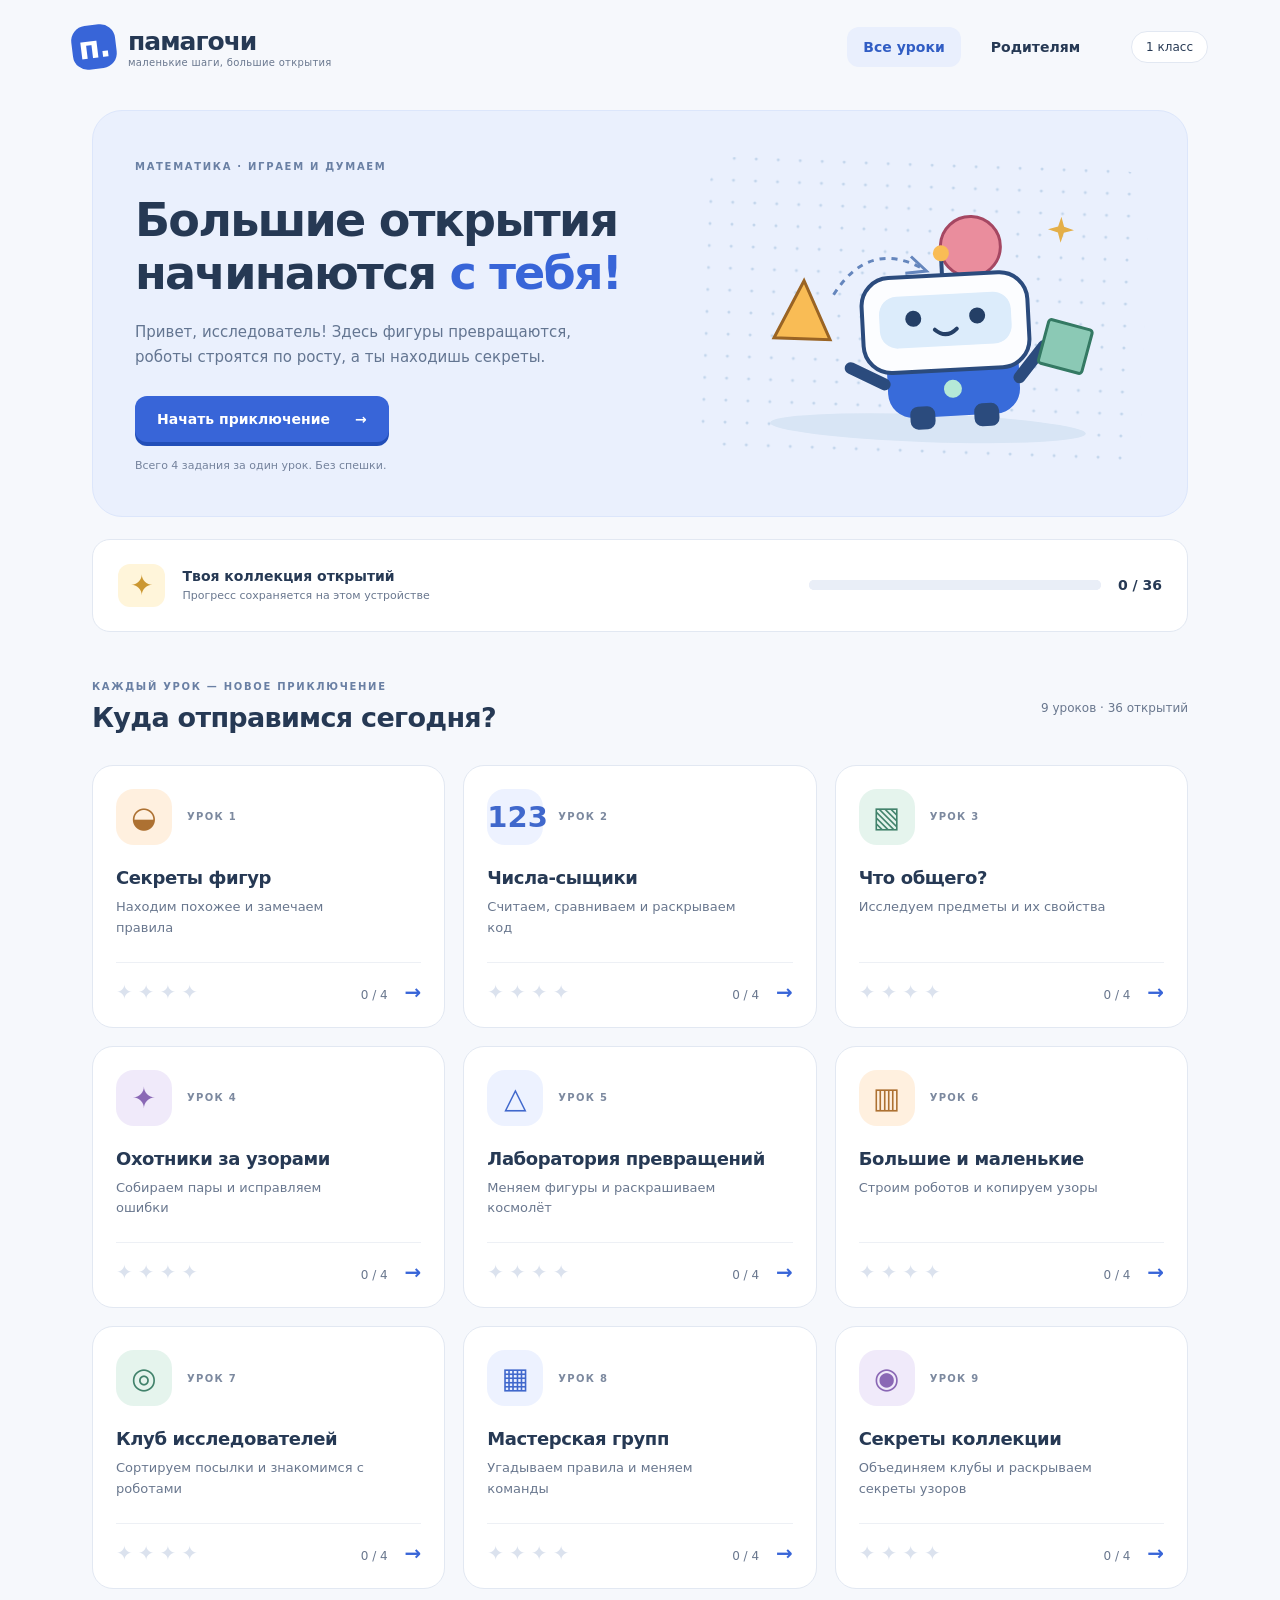
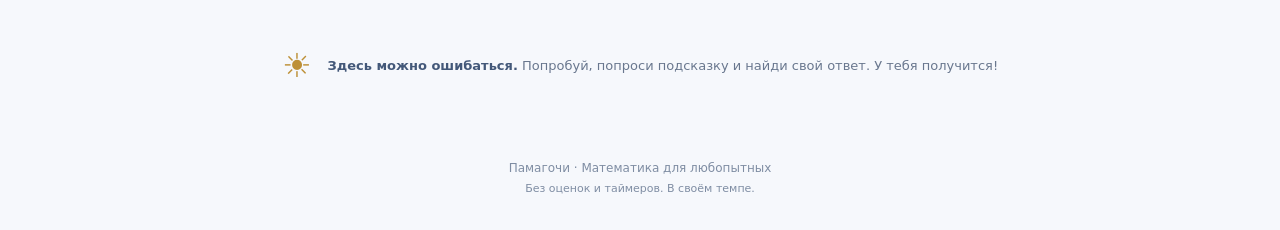
==== commit c5379f47: "add new 2 tasks" ====
--- a/pamagochi_school_site/index.html
+++ b/pamagochi_school_site/index.html
@@ -1,12 +1,12 @@
 <!doctype html>
-<html lang="ru"><head><meta charset="utf-8"><meta name="viewport" content="width=device-width,initial-scale=1"><meta name="theme-color" content="#f6f8fc"><title>Памагочи · Математика с открытиями</title><link rel="stylesheet" href="assets/app.css"><script src="assets/lessons.js" defer></script><script src="assets/lessons/foundations.js" defer></script><script src="assets/lessons/laboratory.js" defer></script><script src="assets/app.js" defer></script></head>
+<html lang="ru"><head><meta charset="utf-8"><meta name="viewport" content="width=device-width,initial-scale=1"><meta name="theme-color" content="#f6f8fc"><title>Памагочи · Математика с открытиями</title><link rel="stylesheet" href="assets/app.css"><script src="assets/lessons.js" defer></script><script src="assets/lessons/foundations.js" defer></script><script src="assets/lessons/laboratory.js" defer></script><script src="assets/lessons/collections.js" defer></script><script src="assets/app.js" defer></script></head>
 <body>
 <a class="skip" href="#main">К занятиям</a>
 <header class="site-header"><a class="brand" href="#home"><span class="brand-symbol">п.</span><span>памагочи<small>маленькие шаги, большие открытия</small></span></a><nav aria-label="Главная навигация"><a href="#home" id="home-link">Все уроки</a><button id="parent-open">Родителям</button></nav><span class="grade">1 класс</span></header>
 <main id="main" tabindex="-1">
 <section id="home">
 <div class="hero"><div><span class="eyebrow">МАТЕМАТИКА · ИГРАЕМ И ДУМАЕМ</span><h1>Большие открытия<br>начинаются <em>с тебя!</em></h1><p>Привет, исследователь! Здесь фигуры превращаются,<br class="desktop"> роботы строятся по росту, а ты находишь секреты.</p><a class="primary" id="continue" href="#lesson/shapes">Начать приключение <span>→</span></a><span class="pace">Всего 4 задания за один урок. Без спешки.</span></div><img src="assets/mascot.svg" alt="Дружелюбный робот исследует фигуры" width="440" height="300"></div>
-<section class="progress-panel" aria-label="Общий прогресс"><span class="star">✦</span><div><strong id="total-label">Твоя коллекция открытий</strong><small id="storage-note">Прогресс сохраняется на этом устройстве</small></div><progress id="total-progress" value="0" max="28" aria-label="Решено заданий"></progress><b id="total-count">0 / 28</b></section>
+<section class="progress-panel" aria-label="Общий прогресс"><span class="star">✦</span><div><strong id="total-label">Твоя коллекция открытий</strong><small id="storage-note">Прогресс сохраняется на этом устройстве</small></div><progress id="total-progress" value="0" max="36" aria-label="Решено заданий"></progress><b id="total-count">0 / 36</b></section>
 <div class="section-heading"><div><span class="eyebrow">КАЖДЫЙ УРОК — НОВОЕ ПРИКЛЮЧЕНИЕ</span><h2>Куда отправимся сегодня?</h2></div><span id="catalog-count"></span></div>
 <div id="lesson-grid" class="lesson-grid"></div>
 <div class="gentle-note"><span>☀</span><p><strong>Здесь можно ошибаться.</strong> Попробуй, попроси подсказку и найди свой ответ. У тебя получится!</p></div>
@@ -15,7 +15,7 @@
 <div class="breadcrumbs"><a href="#home">← Все уроки</a><span id="lesson-position"></span><button class="text-button" id="reset-open">Начать урок заново</button></div>
 <div class="study-heading"><span id="lesson-icon" class="lesson-icon"></span><div><span class="eyebrow" id="lesson-skill"></span><h1 id="lesson-name" tabindex="-1"></h1><p id="lesson-description"></p></div><span id="lesson-score"></span></div>
 <nav id="task-nav" aria-label="Задания урока"></nav>
-<div id="foundations" class="engine" hidden></div><div id="laboratory" class="engine" hidden></div>
+<div id="foundations" class="engine" hidden></div><div id="laboratory" class="engine" hidden></div><div id="collections" class="engine" hidden></div>
 <section class="lesson-complete" id="lesson-complete" hidden aria-live="polite"><span>✦ ✦ ✦ ✦</span><h2>Урок пройден. Вот это открытие!</h2><p>Можно отдохнуть или отправиться в следующее приключение.</p></section>
 <nav class="lesson-navigation" aria-label="Переход между уроками"><a id="previous" class="secondary"></a><a href="#home">К карте уроков</a><a id="next-lesson" class="primary"></a></nav>
 </section>
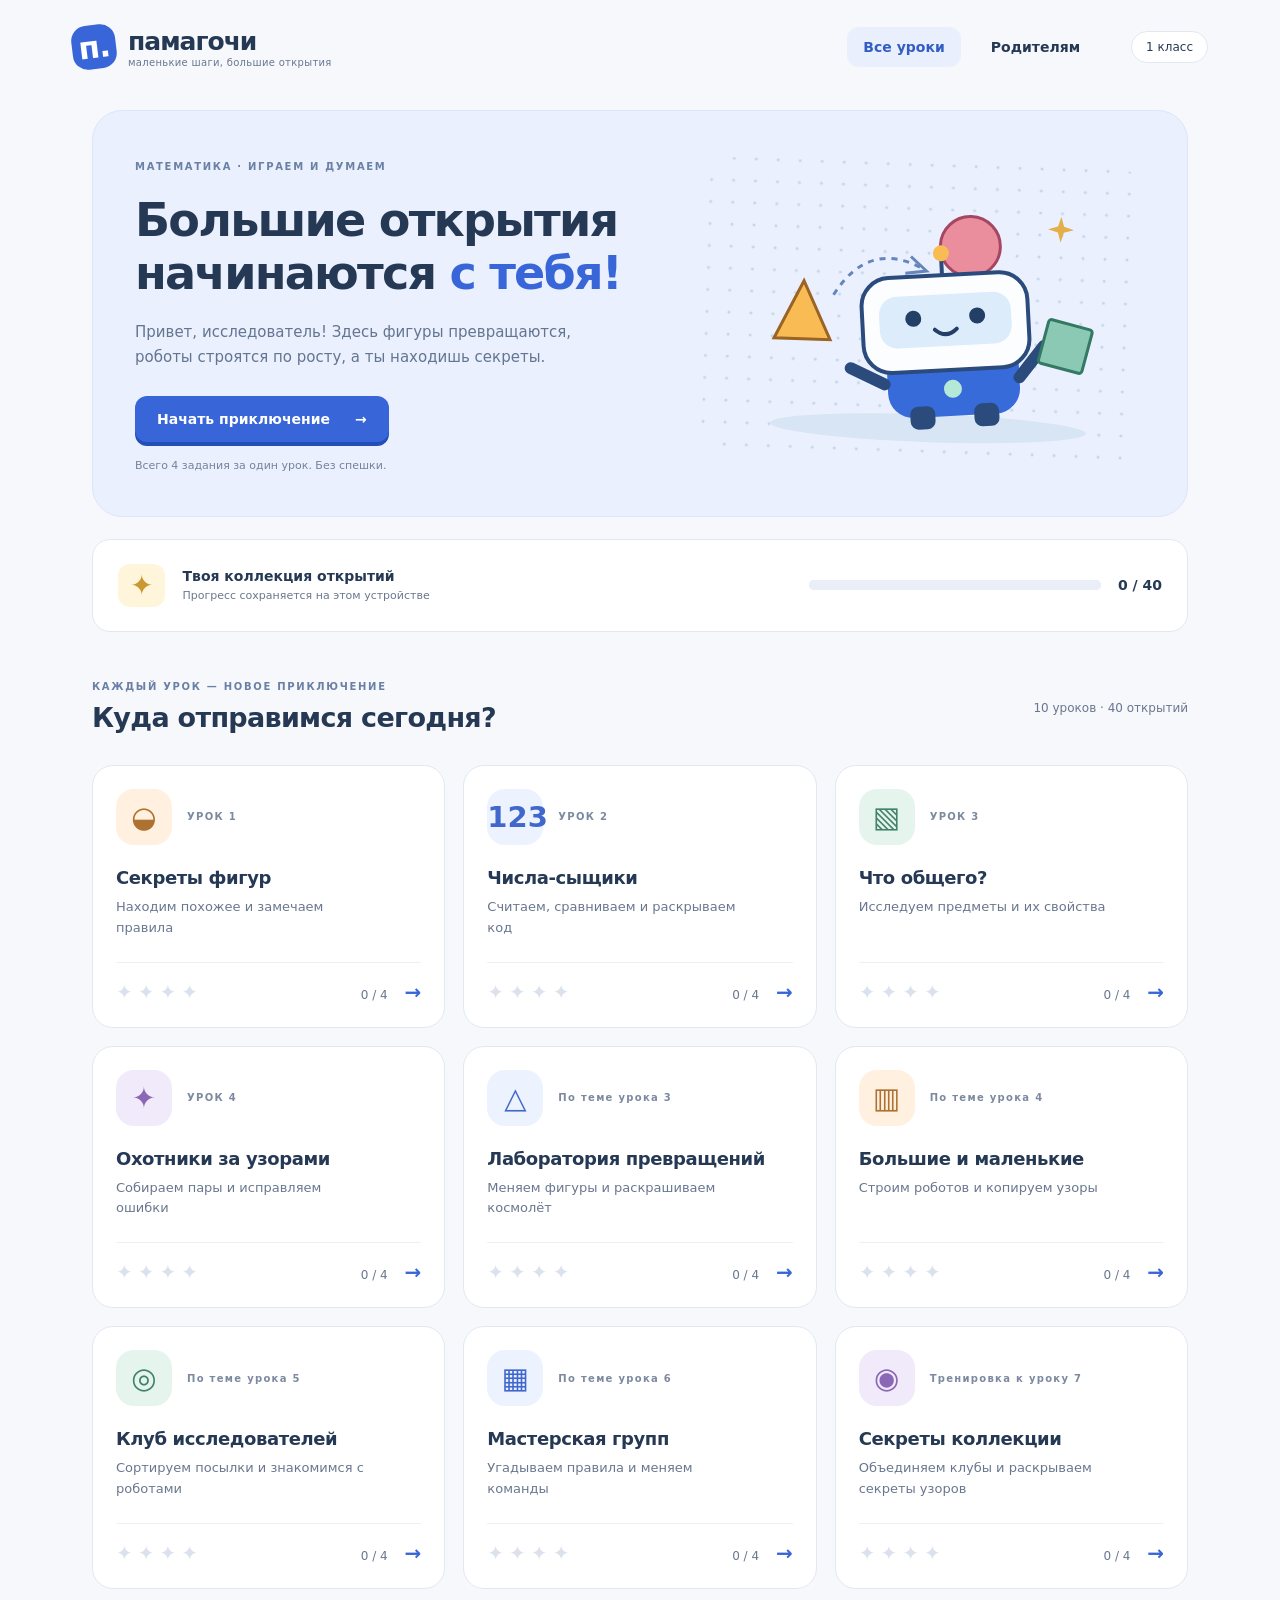
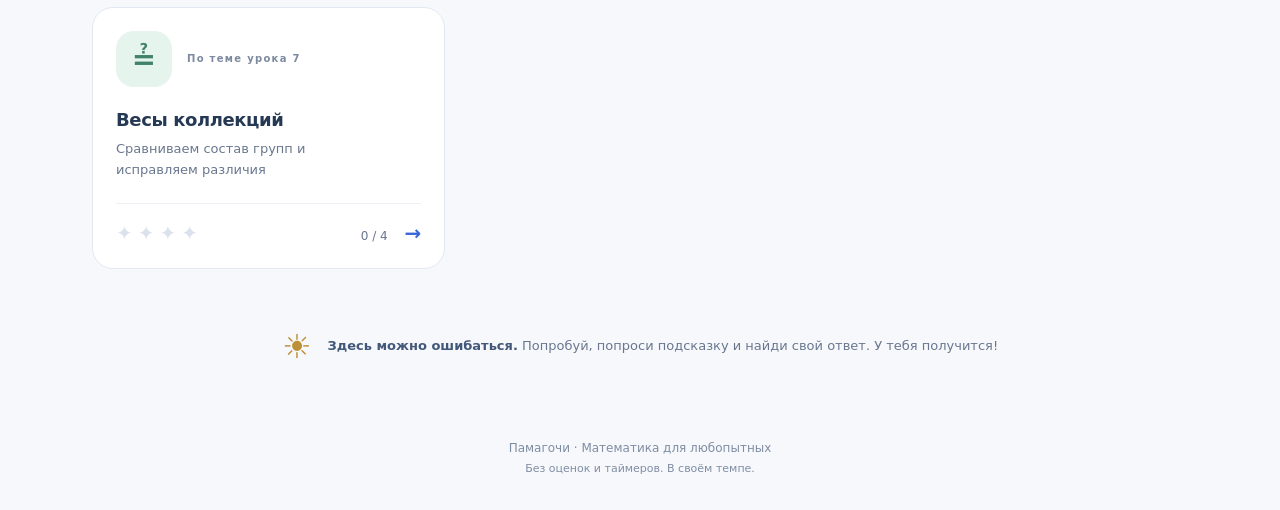
==== commit 6cf25954: "add new 10 tasks" ====
--- a/pamagochi_school_site/index.html
+++ b/pamagochi_school_site/index.html
@@ -6,7 +6,7 @@
 <main id="main" tabindex="-1">
 <section id="home">
 <div class="hero"><div><span class="eyebrow">МАТЕМАТИКА · ИГРАЕМ И ДУМАЕМ</span><h1>Большие открытия<br>начинаются <em>с тебя!</em></h1><p>Привет, исследователь! Здесь фигуры превращаются,<br class="desktop"> роботы строятся по росту, а ты находишь секреты.</p><a class="primary" id="continue" href="#lesson/shapes">Начать приключение <span>→</span></a><span class="pace">Всего 4 задания за один урок. Без спешки.</span></div><img src="assets/mascot.svg" alt="Дружелюбный робот исследует фигуры" width="440" height="300"></div>
-<section class="progress-panel" aria-label="Общий прогресс"><span class="star">✦</span><div><strong id="total-label">Твоя коллекция открытий</strong><small id="storage-note">Прогресс сохраняется на этом устройстве</small></div><progress id="total-progress" value="0" max="36" aria-label="Решено заданий"></progress><b id="total-count">0 / 36</b></section>
+<section class="progress-panel" aria-label="Общий прогресс"><span class="star">✦</span><div><strong id="total-label">Твоя коллекция открытий</strong><small id="storage-note">Прогресс сохраняется на этом устройстве</small></div><progress id="total-progress" value="0" max="40" aria-label="Решено заданий"></progress><b id="total-count">0 / 40</b></section>
 <div class="section-heading"><div><span class="eyebrow">КАЖДЫЙ УРОК — НОВОЕ ПРИКЛЮЧЕНИЕ</span><h2>Куда отправимся сегодня?</h2></div><span id="catalog-count"></span></div>
 <div id="lesson-grid" class="lesson-grid"></div>
 <div class="gentle-note"><span>☀</span><p><strong>Здесь можно ошибаться.</strong> Попробуй, попроси подсказку и найди свой ответ. У тебя получится!</p></div>
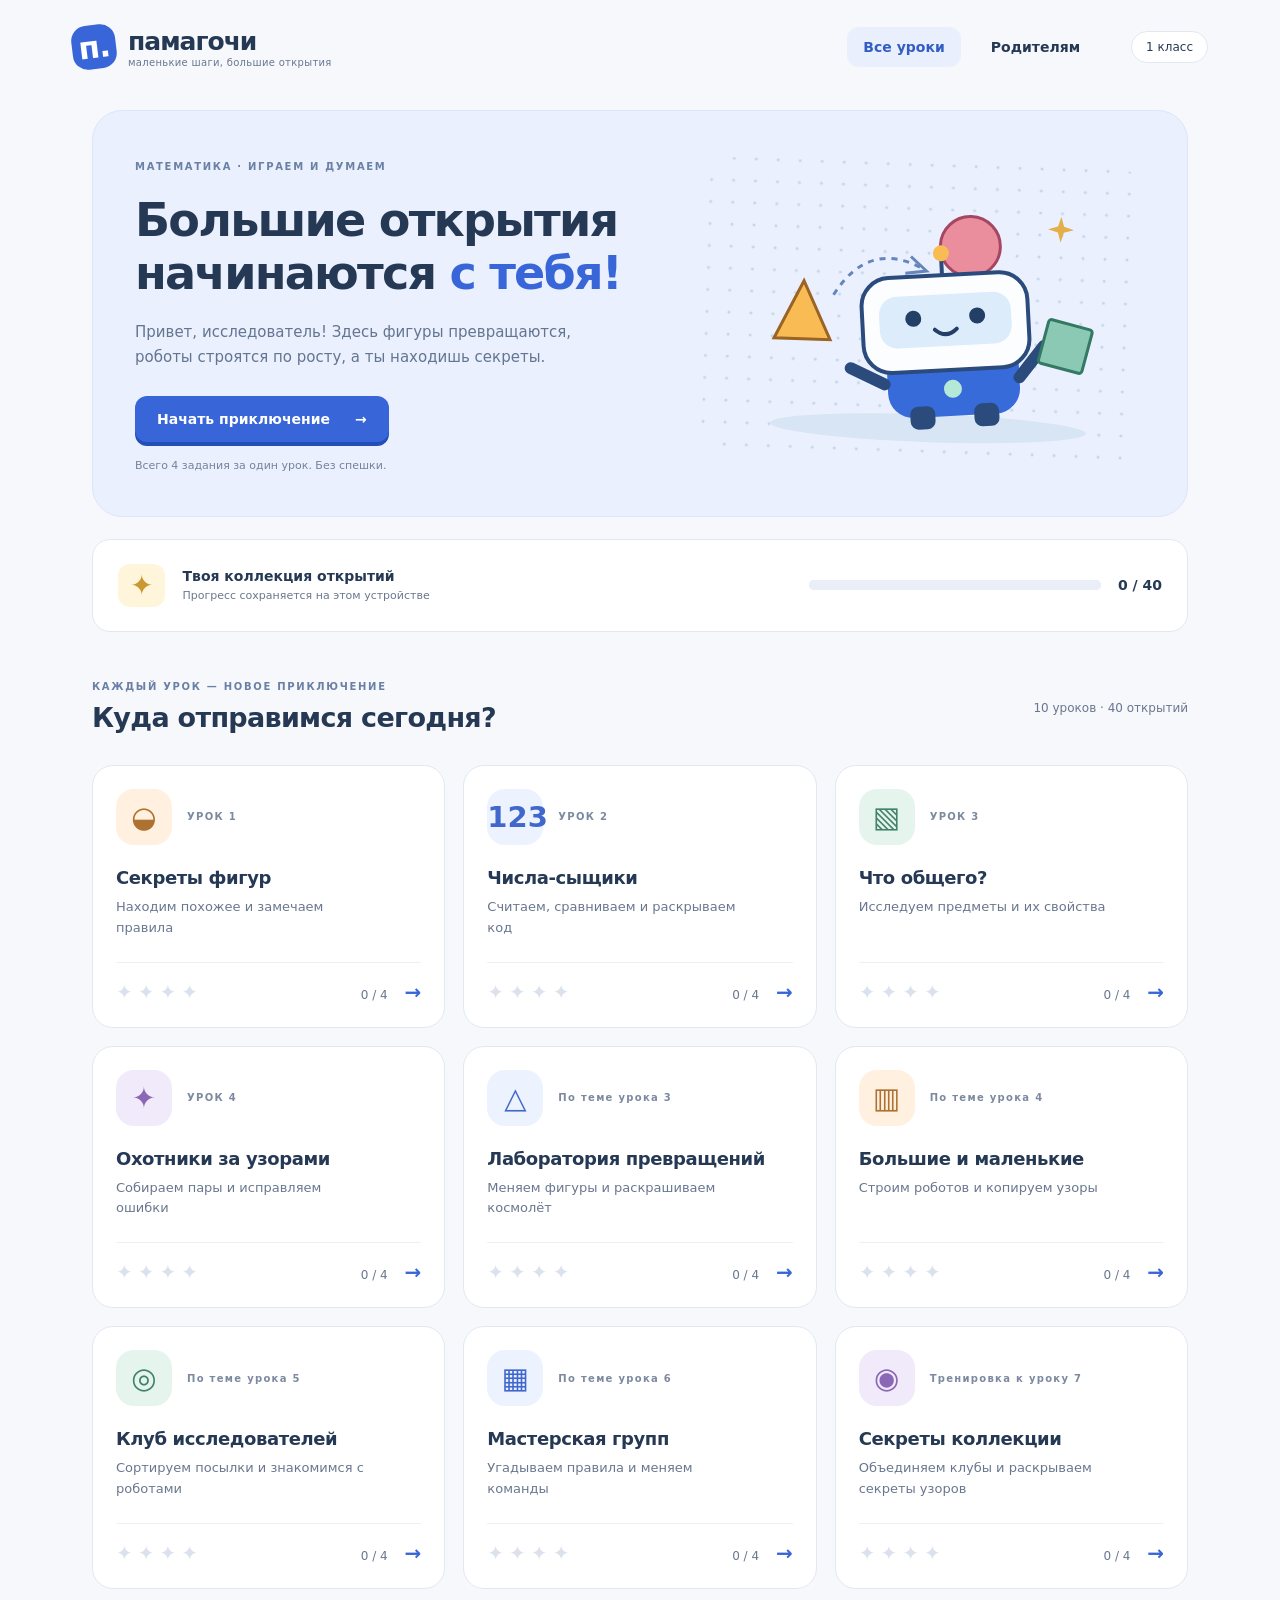
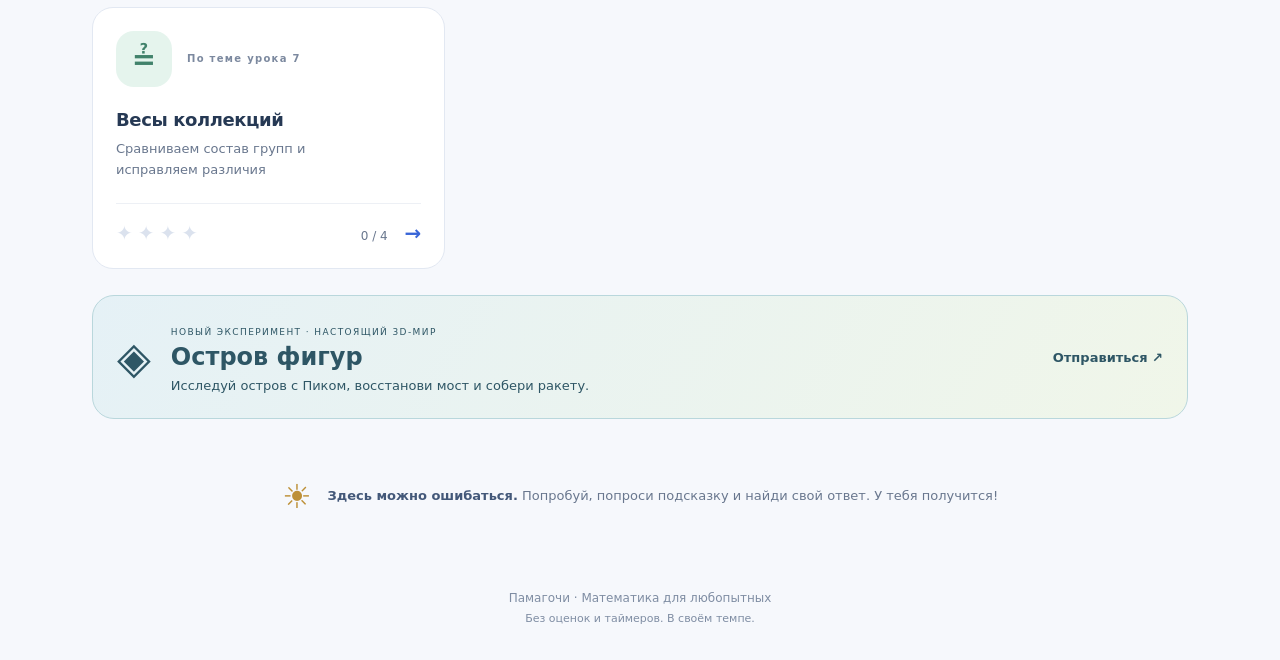
==== commit 830d53b3: "add blender" ====
--- a/pamagochi_school_site/index.html
+++ b/pamagochi_school_site/index.html
@@ -9,6 +9,7 @@
 <section class="progress-panel" aria-label="Общий прогресс"><span class="star">✦</span><div><strong id="total-label">Твоя коллекция открытий</strong><small id="storage-note">Прогресс сохраняется на этом устройстве</small></div><progress id="total-progress" value="0" max="40" aria-label="Решено заданий"></progress><b id="total-count">0 / 40</b></section>
 <div class="section-heading"><div><span class="eyebrow">КАЖДЫЙ УРОК — НОВОЕ ПРИКЛЮЧЕНИЕ</span><h2>Куда отправимся сегодня?</h2></div><span id="catalog-count"></span></div>
 <div id="lesson-grid" class="lesson-grid"></div>
+<a href="island.html" class="island-invitation"><span class="island-invitation-icon">◈</span><span><small>НОВЫЙ ЭКСПЕРИМЕНТ · НАСТОЯЩИЙ 3D-МИР</small><strong>Остров фигур</strong><span>Исследуй остров с Пиком, восстанови мост и собери ракету.</span></span><b>Отправиться ↗</b></a>
 <div class="gentle-note"><span>☀</span><p><strong>Здесь можно ошибаться.</strong> Попробуй, попроси подсказку и найди свой ответ. У тебя получится!</p></div>
 </section>
 <section id="study" hidden>
--- a/pamagochi_school_site/assets/app.css
+++ b/pamagochi_school_site/assets/app.css
@@ -4,3 +4,6 @@
 @media(prefers-reduced-motion:reduce){*,*::before,*::after{scroll-behavior:auto!important;transition:none!important;animation:none!important}}
 .study-heading h1:focus{outline:none}
 @media(max-width:540px){.progress-panel progress{flex:1 0 calc(100% - 60px);width:auto}.study-heading>span:last-child{flex-basis:100%;margin-left:56px}}
+
+/* Separate experiment: does not change catalog IDs or existing progress. */
+.island-invitation{display:flex;align-items:center;gap:20px;padding:24px;margin-top:26px;border:1px solid #b9d7dc;border-radius:22px;background:linear-gradient(120deg,#e5f1f6,#f0f6e9);color:#2e5665;text-decoration:none}.island-invitation-icon{font-size:44px}.island-invitation strong{display:block;font-size:24px;margin:4px 0}.island-invitation small{font-size:9px;letter-spacing:1.4px}.island-invitation span span{font-size:13px}.island-invitation b{margin-left:auto;white-space:nowrap;font-size:13px}@media(max-width:600px){.island-invitation{padding:19px;gap:12px;flex-wrap:wrap}.island-invitation b{margin-left:0}.island-invitation-icon{display:none}}
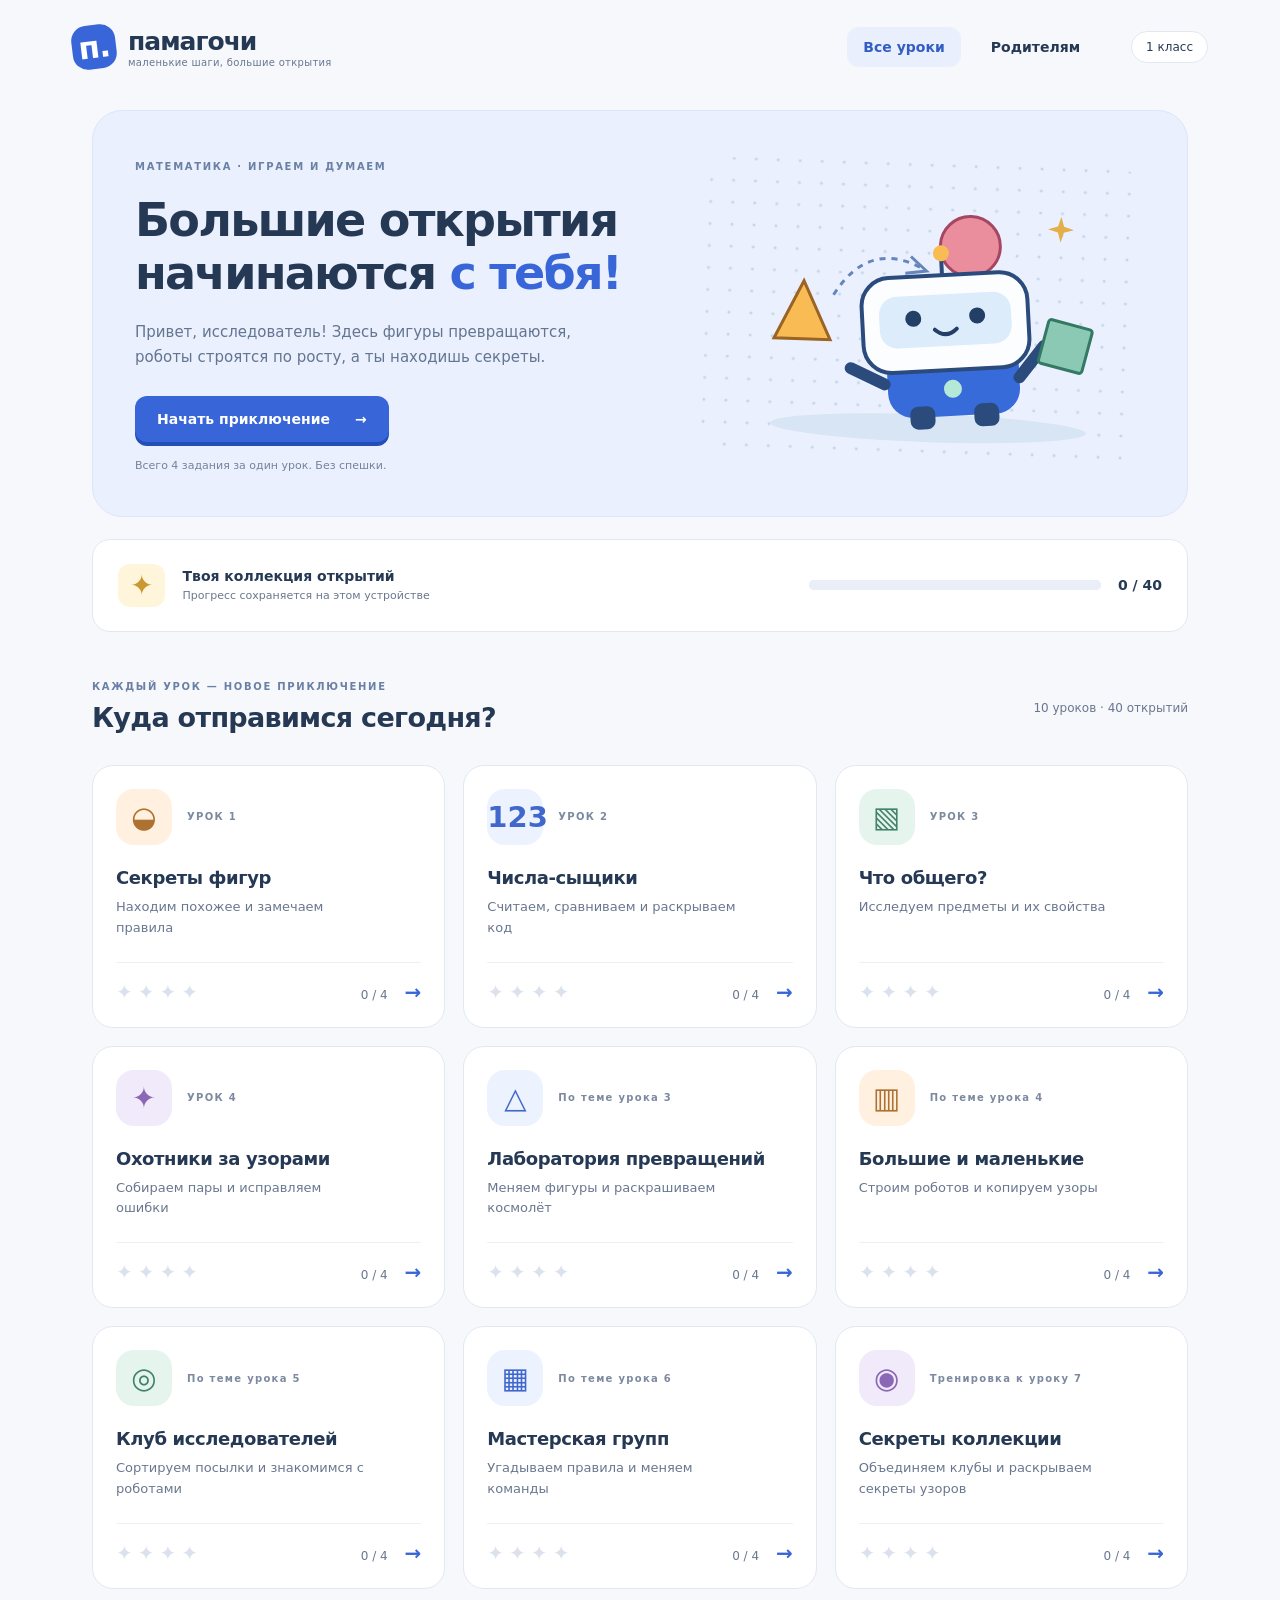
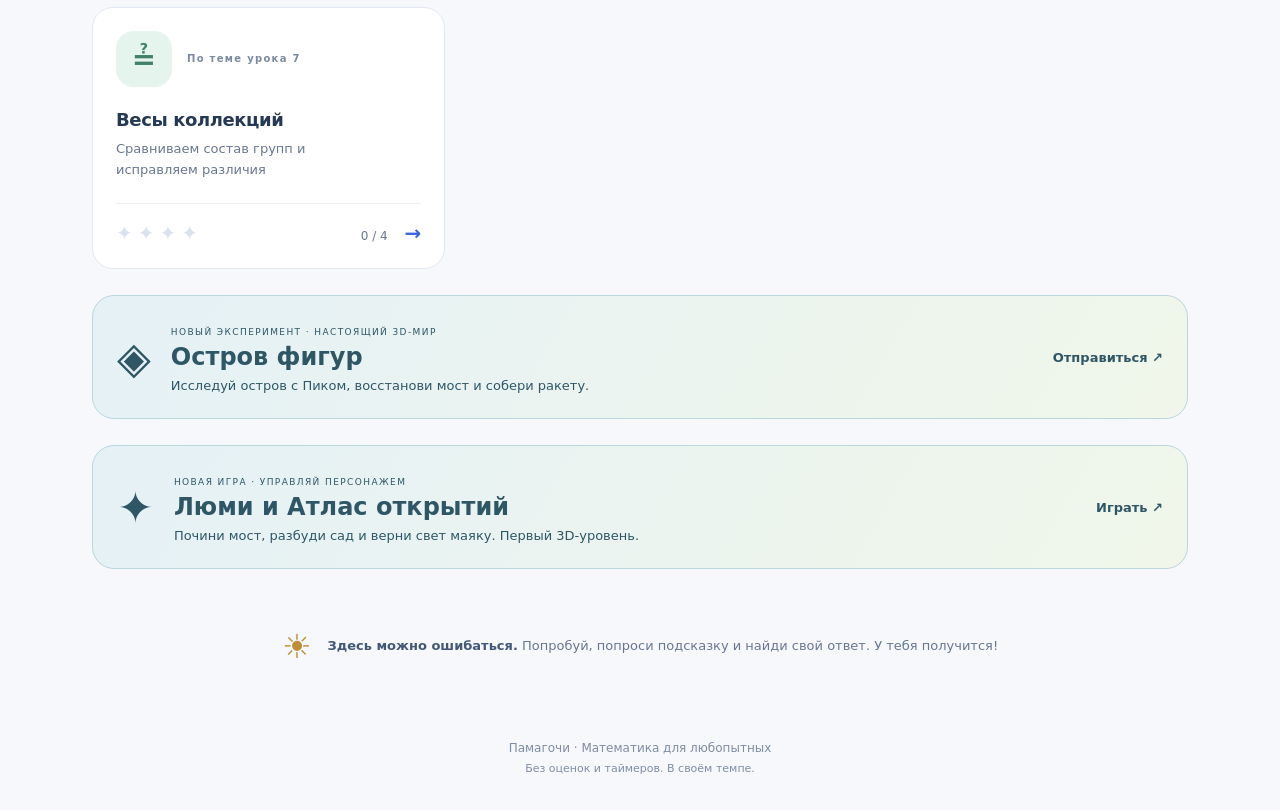
==== commit de9f48b6: "test game" ====
--- a/pamagochi_school_site/index.html
+++ b/pamagochi_school_site/index.html
@@ -10,6 +10,7 @@
 <div class="section-heading"><div><span class="eyebrow">КАЖДЫЙ УРОК — НОВОЕ ПРИКЛЮЧЕНИЕ</span><h2>Куда отправимся сегодня?</h2></div><span id="catalog-count"></span></div>
 <div id="lesson-grid" class="lesson-grid"></div>
 <a href="island.html" class="island-invitation"><span class="island-invitation-icon">◈</span><span><small>НОВЫЙ ЭКСПЕРИМЕНТ · НАСТОЯЩИЙ 3D-МИР</small><strong>Остров фигур</strong><span>Исследуй остров с Пиком, восстанови мост и собери ракету.</span></span><b>Отправиться ↗</b></a>
+<a href="atlas.html" class="island-invitation"><span class="island-invitation-icon">✦</span><span><small>НОВАЯ ИГРА · УПРАВЛЯЙ ПЕРСОНАЖЕМ</small><strong>Люми и Атлас открытий</strong><span>Почини мост, разбуди сад и верни свет маяку. Первый 3D-уровень.</span></span><b>Играть ↗</b></a>
 <div class="gentle-note"><span>☀</span><p><strong>Здесь можно ошибаться.</strong> Попробуй, попроси подсказку и найди свой ответ. У тебя получится!</p></div>
 </section>
 <section id="study" hidden>
